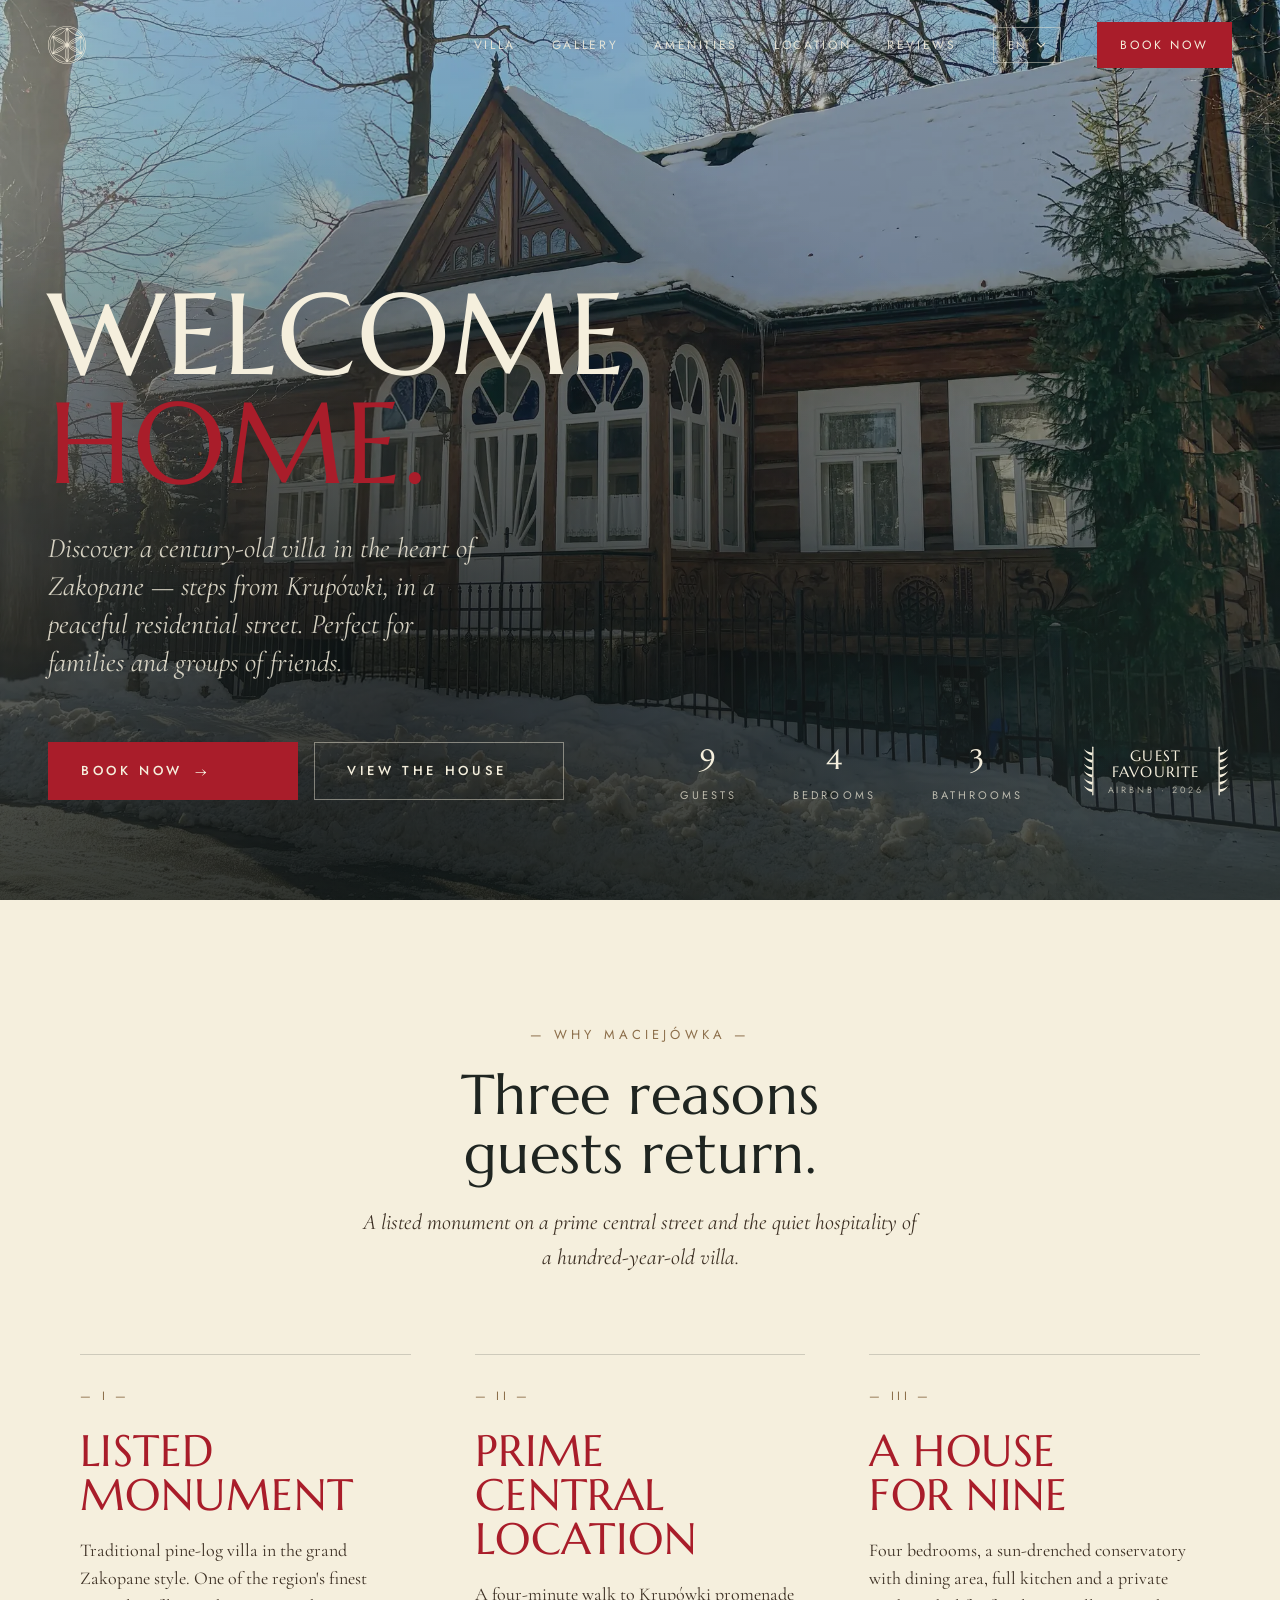
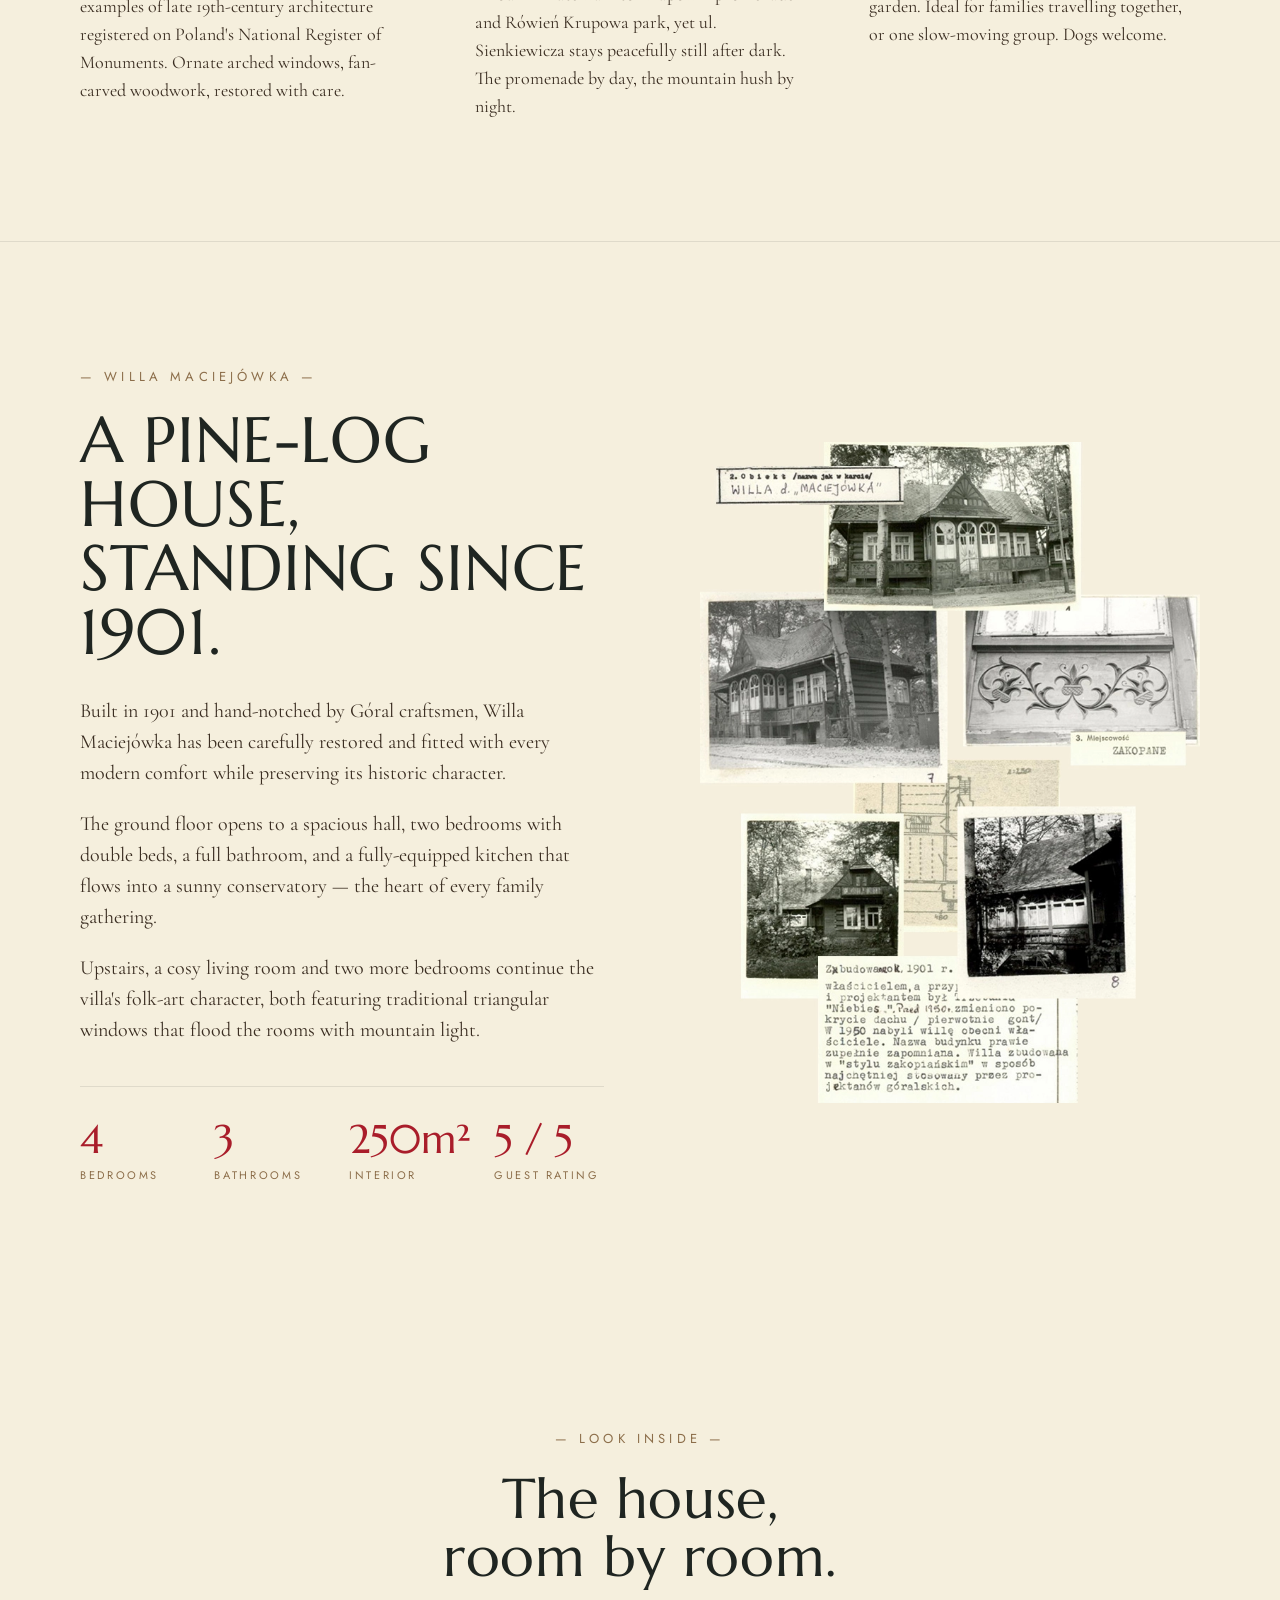
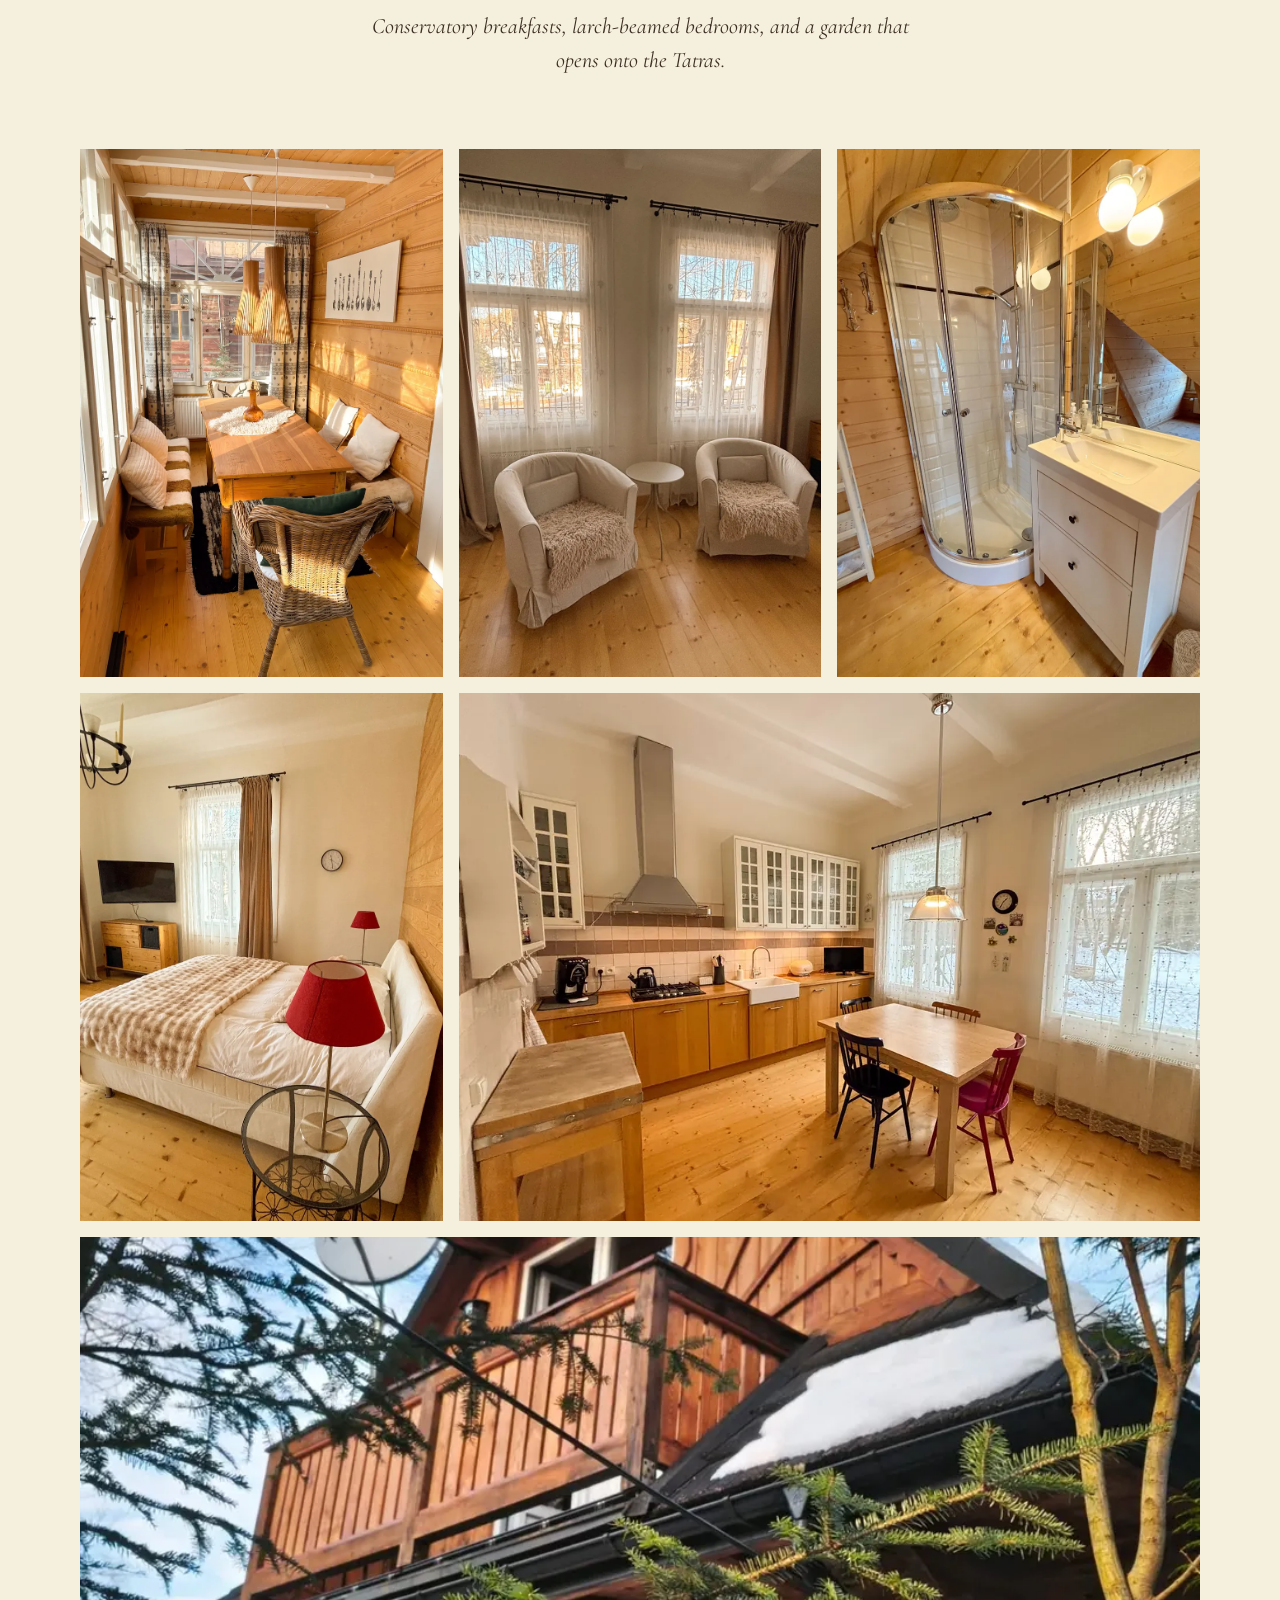
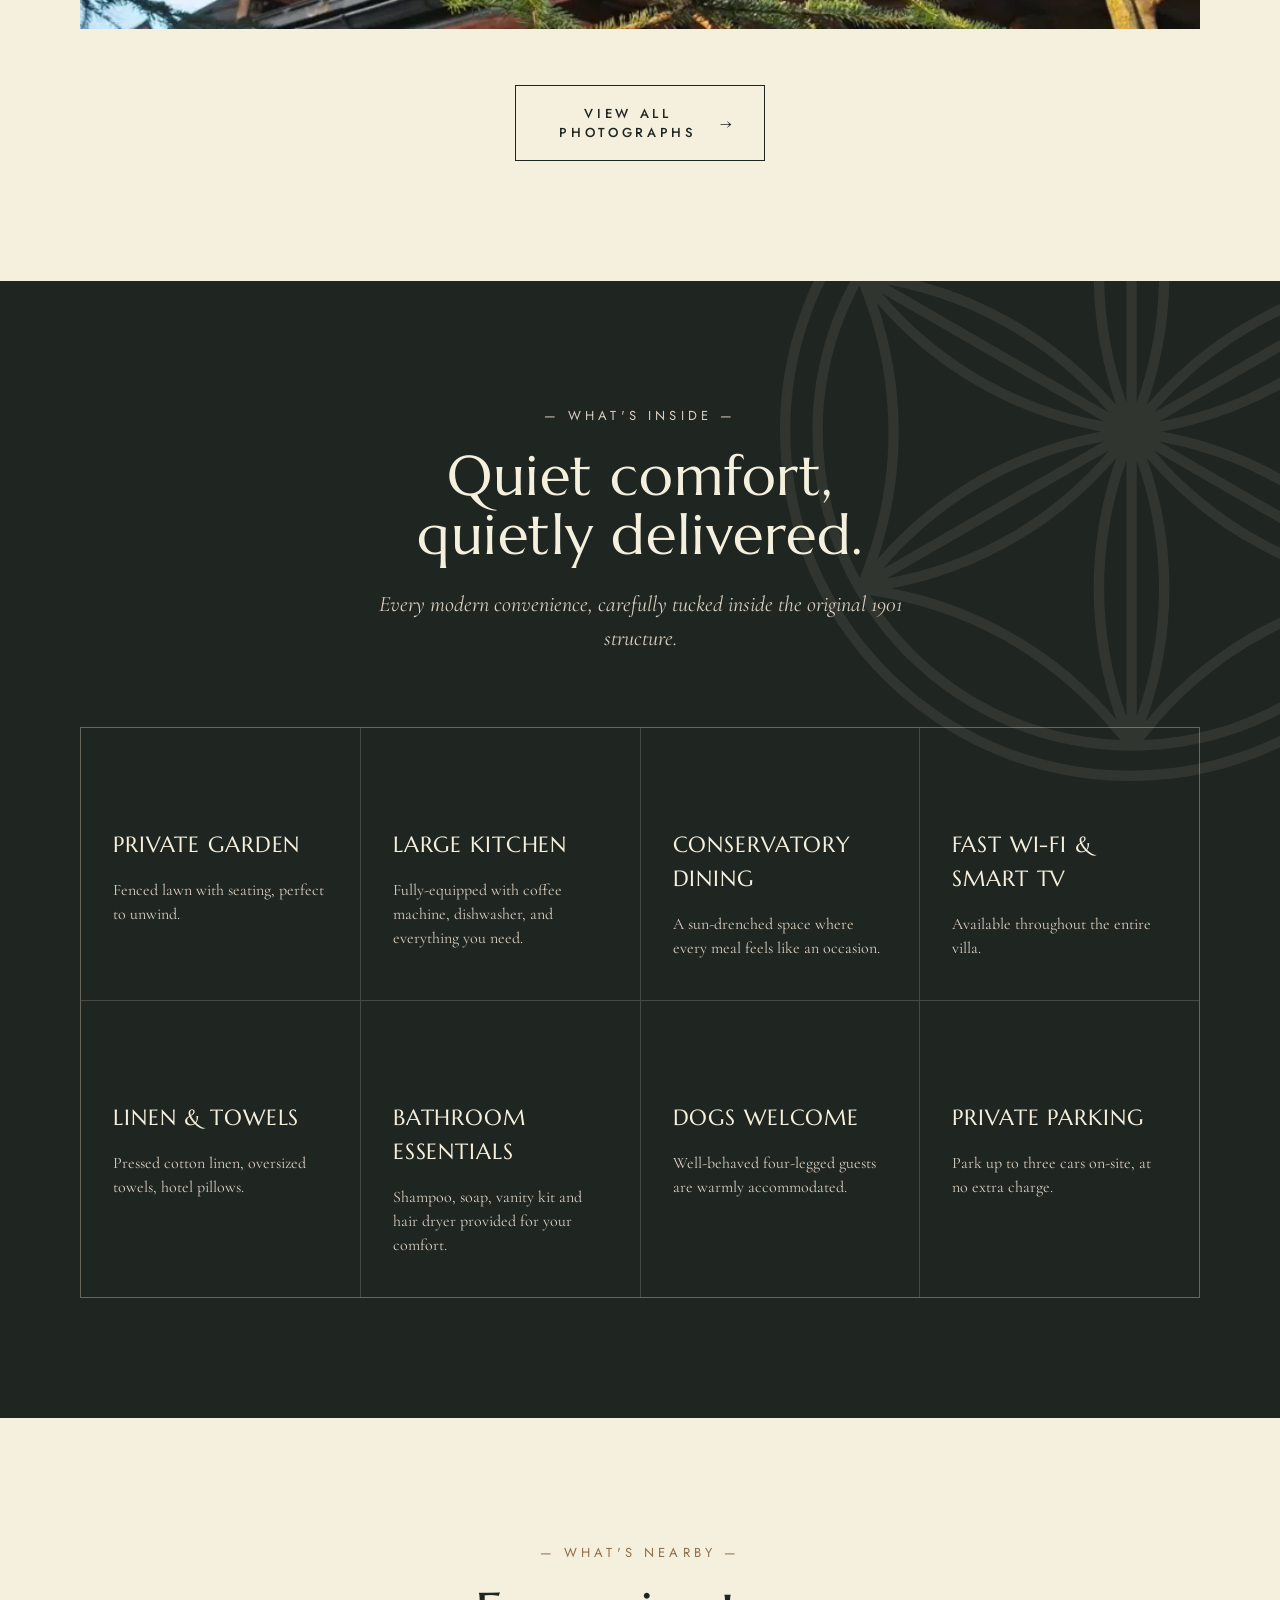
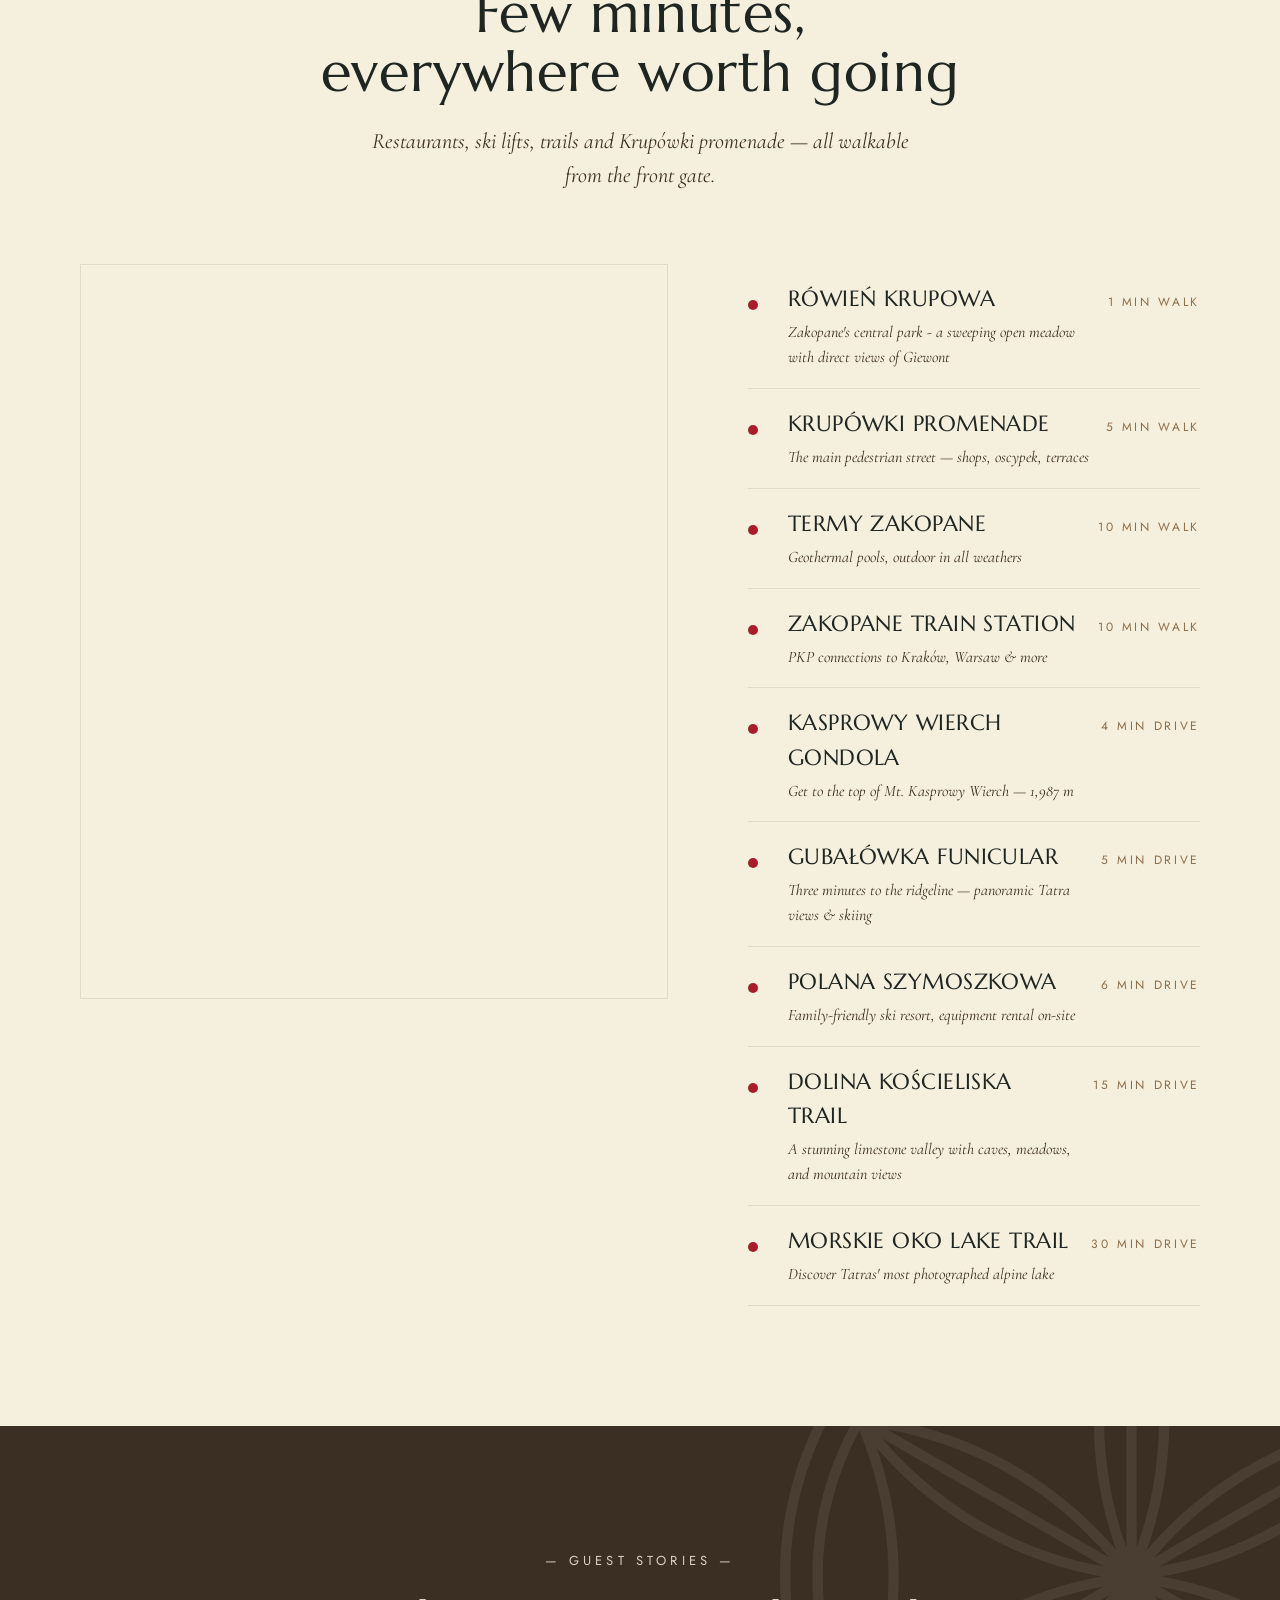
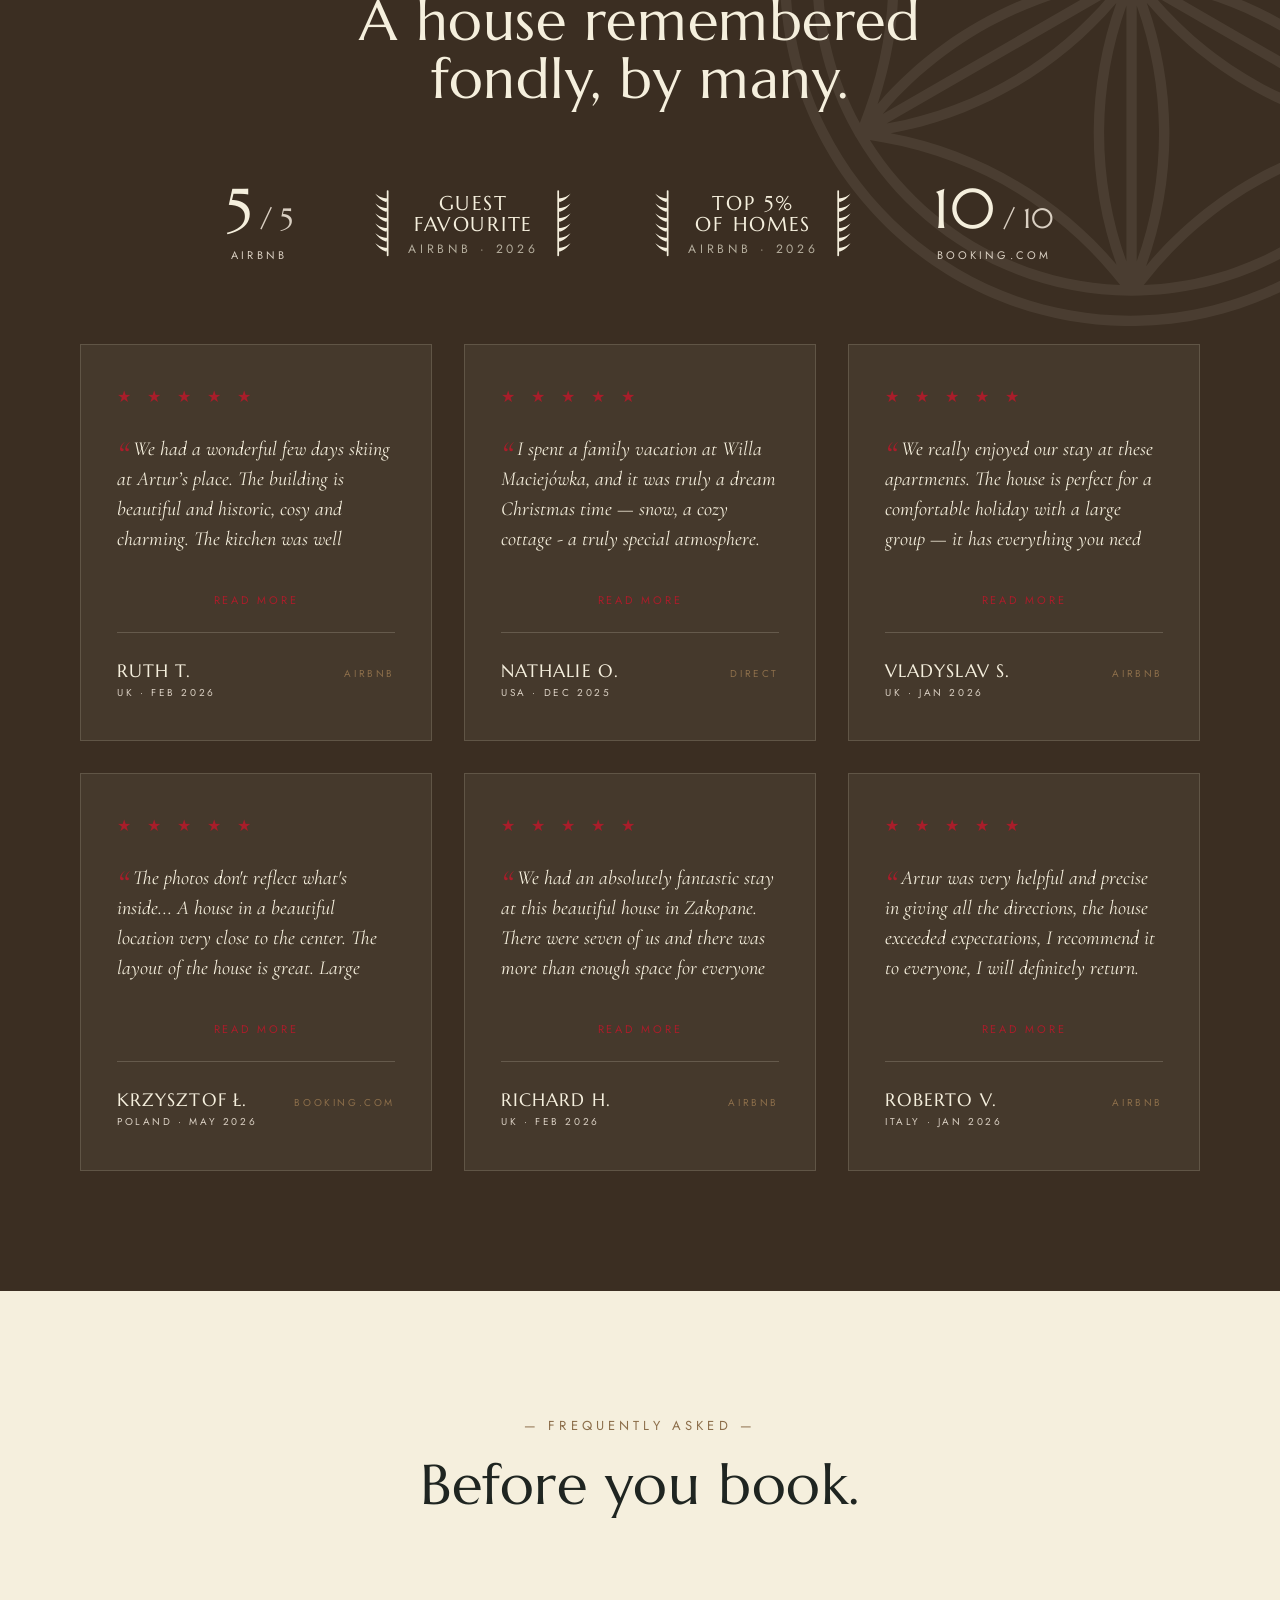
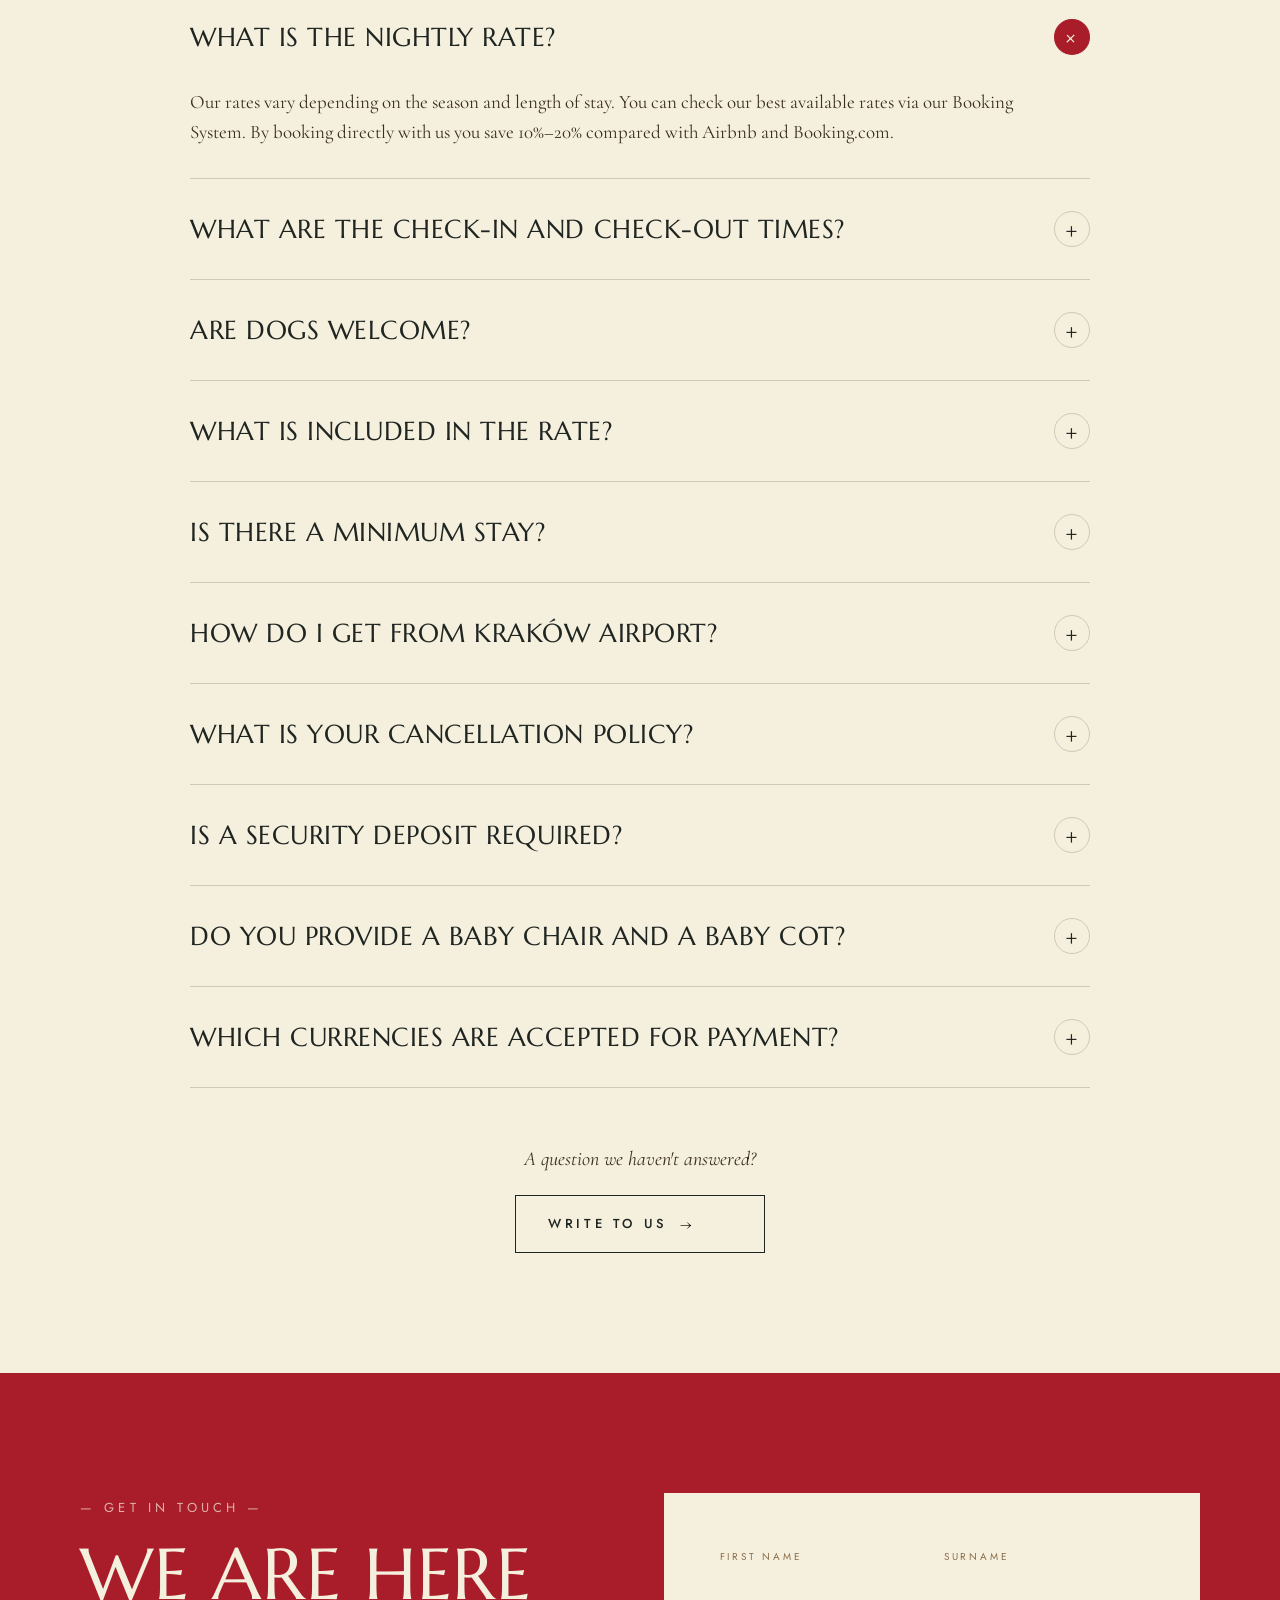
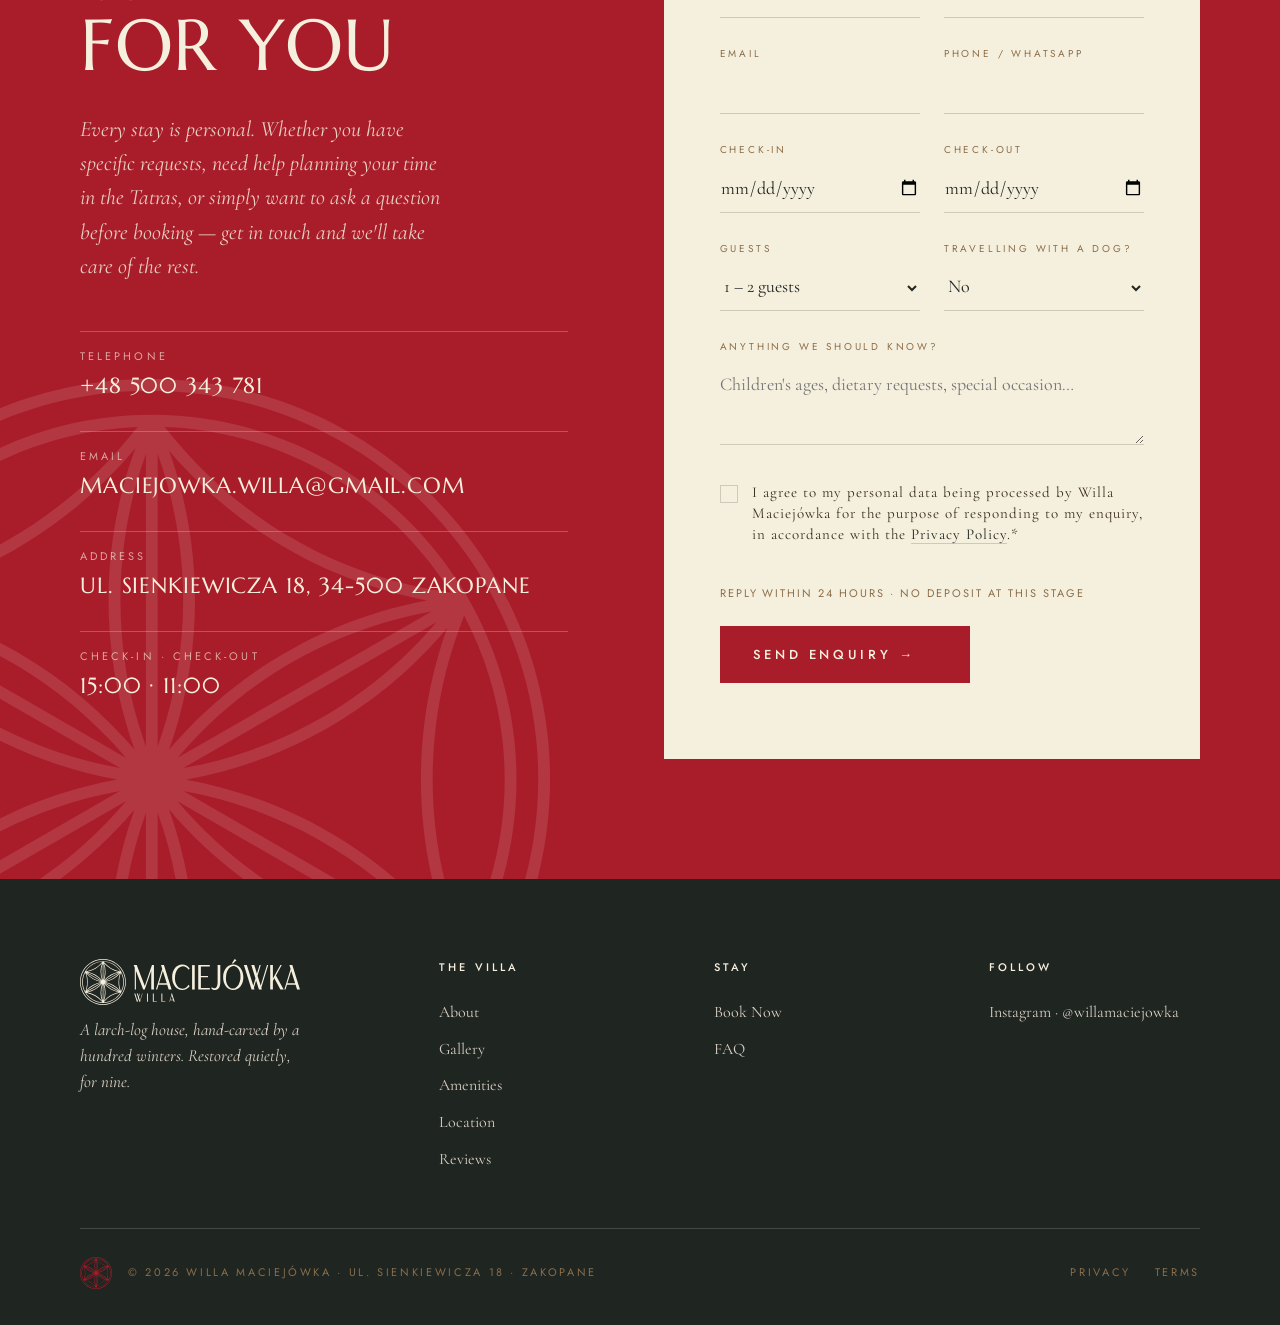
==== index.html @ 45d82707 "Improve mobile PageSpeed score: responsive hero image, defer Font Awesome, fix CLS The hero backgrou" ====
<!doctype html>
<html lang="en">
<head>
<meta charset="utf-8">
<meta name="viewport" content="width=device-width, initial-scale=1">
<title>Willa Maciejówka Zakopane | Traditional villa to rent in Zakopane</title>
<meta name="description" content="Book Willa Maciejówka directly and save 10–20%. A listed 1901 Góral villa in central Zakopane, steps from Krupówki. Sleeps 9. Dogs welcome.">
<link rel="preconnect" href="https://fonts.googleapis.com">
<link rel="preconnect" href="https://fonts.gstatic.com" crossorigin>
<link rel="preconnect" href="https://client58297.idobooking.com">
<link href="https://fonts.googleapis.com/css2?family=Marcellus&family=Cormorant+Garamond:ital,wght@0,300;0,400;0,500;0,600;1,300;1,400&family=Jost:wght@300;400;500;600&display=swap" rel="stylesheet">
<link rel="stylesheet" href="style.css">
<link rel="preload" as="image" href="hero-villa-desktop.webp"
      imagesrcset="hero-villa-mobile.webp 1080w, hero-villa-desktop.webp 2000w"
      imagesizes="100vw" fetchpriority="high">
<script defer src="https://client58297.idobooking.com/widget/script/loadScriptsForOwnPage?1779204403"></script>
<script defer src="https://kit.fontawesome.com/2c0654d9c2.js" crossorigin="anonymous"></script>
</head>
<body>

<!-- SVG SYMBOL DEFS -->
<svg aria-hidden="true" focusable="false" style="display:none">
  <defs>
    <symbol id="laurel-left" viewBox="0 0 24 56">
      <path d="M14 2 C14 12,14 22,14 32 C14 42,14 50,14 54" stroke="currentColor" stroke-width="1.4" stroke-linecap="round" fill="none"/>
      <path d="M14 8 C10 8,6 6,4 4 C6 7,9 10,13 11" fill="currentColor"/>
      <path d="M14 16 C10 16,6 14,4 12 C6 15,9 18,13 19" fill="currentColor"/>
      <path d="M14 24 C10 24,6 22,4 20 C6 23,9 26,13 27" fill="currentColor"/>
      <path d="M14 32 C10 32,6 30,4 28 C6 31,9 34,13 35" fill="currentColor"/>
      <path d="M14 40 C10 40,6 38,4 36 C6 39,9 42,13 43" fill="currentColor"/>
      <path d="M14 48 C10 48,6 46,4 44 C6 47,9 50,13 51" fill="currentColor"/>
    </symbol>
    <symbol id="laurel-right" viewBox="0 0 24 56">
      <path d="M10 2 C10 12,10 22,10 32 C10 42,10 50,10 54" stroke="currentColor" stroke-width="1.4" stroke-linecap="round" fill="none"/>
      <path d="M10 8 C14 8,18 6,20 4 C18 7,15 10,11 11" fill="currentColor"/>
      <path d="M10 16 C14 16,18 14,20 12 C18 15,15 18,11 19" fill="currentColor"/>
      <path d="M10 24 C14 24,18 22,20 20 C18 23,15 26,11 27" fill="currentColor"/>
      <path d="M10 32 C14 32,18 30,20 28 C18 31,15 34,11 35" fill="currentColor"/>
      <path d="M10 40 C14 40,18 38,20 36 C18 39,15 42,11 43" fill="currentColor"/>
      <path d="M10 48 C14 48,18 46,20 44 C18 47,15 50,11 51" fill="currentColor"/>
    </symbol>
  </defs>
</svg>

<!-- NAV -->
<header class="nav">
  <div class="nav-inner">
    <a href="#" class="nav-brand" aria-label="Willa Maciejówka — Home">
      <svg viewBox="0 0 169.99 169.99" aria-hidden="true">
        <g fill="currentColor">
          <path d="M152.58,123.64c6.53-11.36,10.29-24.5,10.29-38.52s-3.76-27.16-10.29-38.52c-.03-.08-.05-.16-.09-.23-.04-.07-.1-.13-.15-.19C138.89,23.15,113.92,7.62,85.37,7.62S31.86,23.15,18.41,46.18c-.05.06-.11.12-.15.19-.04.07-.06.15-.09.23-6.54,11.36-10.29,24.5-10.29,38.52s3.76,27.16,10.29,38.52c.03.08.05.16.09.23.05.08.11.15.17.22,13.45,23.02,38.41,38.53,66.94,38.53s53.49-15.51,66.94-38.53c.06-.07.12-.14.17-.22.04-.07.06-.15.09-.23ZM92.09,87.56c21.01,3.78,40.06,14.78,53.84,31.09l-53.84-31.09ZM145.85,51.69c-13.78,16.26-32.81,27.23-53.78,30.99l53.78-30.99ZM90.86,80.5c13.8-16.33,32.9-27.34,53.95-31.09l-53.95,31.09ZM86.62,78.08V15.91c7.23,20.08,7.23,42.09,0,62.17ZM84.13,15.91v62.18c-7.23-20.09-7.23-42.09,0-62.18ZM26.07,49.43c21.01,3.78,40.06,14.78,53.84,31.09l-53.84-31.09ZM78.66,82.68c-21.01-3.78-40.07-14.78-53.84-31.09l53.84,31.09ZM24.95,118.48c13.75-16.2,32.73-27.14,53.65-30.92l-53.65,30.92ZM79.95,89.67c-13.83,16.38-32.98,27.42-54.09,31.17l54.09-31.17ZM84.13,92.15v62.18c-7.23-20.09-7.23-42.09,0-62.18ZM86.62,154.33v-62.17c7.23,20.08,7.23,42.09,0,62.17ZM144.68,120.8c-21.01-3.78-40.07-14.78-53.84-31.09l53.84,31.09ZM92.72,85.12c21.65-3.94,41.27-15.34,55.41-32.22-7.48,20.88-7.43,43.8.17,64.65-14.15-17-33.84-28.47-55.58-32.42ZM89.05,78.76c7.34-20.53,7.34-42.99,0-63.51,14.08,16.54,33.46,27.78,54.81,31.8-21.37,3.94-40.75,15.15-54.81,31.72ZM81.7,78.76c-13.97-16.46-33.17-27.63-54.37-31.64,21.33-4.24,40.64-15.7,54.57-32.44-7.55,20.68-7.61,43.37-.19,64.08ZM78.03,85.12c-21.12,3.84-40.29,14.79-54.34,30.99,6.91-20.14,6.85-42.08-.17-62.19,14.06,16.31,33.31,27.34,54.52,31.19ZM81.7,91.48c-7.36,20.56-7.35,43.06.04,63.62-14.09-16.59-33.49-27.86-54.87-31.9,21.38-3.93,40.77-15.14,54.84-31.72ZM89.05,91.48c13.96,16.45,33.16,27.62,54.34,31.63-21.29,4.23-40.57,15.65-54.5,32.34,7.51-20.65,7.56-43.29.16-63.97ZM151.81,119.84l-1.08-2.93c-7.56-20.58-7.57-43.25-.02-63.84l1.03-2.81c5.49,10.42,8.62,22.27,8.62,34.85s-3.1,24.33-8.56,34.72ZM148.95,45.42l-3.47-.61c-21.6-3.78-41.21-15.14-55.23-32l-2.17-2.6c25.65.91,48.05,14.76,60.87,35.22ZM82.36,10.21l-2.24,2.71c-13.98,16.89-33.57,28.3-55.16,32.13l-3.29.58C34.41,25.14,56.75,11.23,82.36,10.21ZM19.32,49.66l1.35,3.66c7.56,20.58,7.57,43.25.02,63.84l-1.3,3.54c-5.74-10.59-9-22.71-9-35.58s3.24-24.89,8.93-35.45ZM21.81,124.83l3.41.6c21.6,3.78,41.21,15.15,55.23,32l2.17,2.6c-25.62-.93-47.99-14.77-60.81-35.2ZM88.34,160.03l2.24-2.71c13.98-16.89,33.57-28.3,55.16-32.13l3.35-.59c-12.75,20.51-35.12,34.43-60.75,35.43Z"/>
          <path d="M85,0C38.13,0,0,38.13,0,85s38.13,85,85,85,85-38.13,85-85S131.86,0,85,0ZM85,167.48c-45.48,0-82.49-37-82.49-82.49S39.51,2.51,85,2.51s82.49,37,82.49,82.49-37,82.49-82.49,82.49Z"/>
        </g>
      </svg>
    </a>

    <div class="nav-right">
      <ul class="nav-links">
        <li><a href="#about">Villa</a></li>
        <li><a href="#gallery">Gallery</a></li>
        <li><a href="#amenities">Amenities</a></li>
        <li><a href="#location">Location</a></li>
        <li><a href="#reviews">Reviews</a></li>
      </ul>

      <div class="nav-lang">
        <button class="nav-lang-trigger" type="button" aria-haspopup="listbox" aria-expanded="false">
          <span class="lang-code">EN</span>
          <svg viewBox="0 0 10 6" aria-hidden="true"><path d="M1 1 L5 5 L9 1" fill="none" stroke="currentColor" stroke-width="1.2"/></svg>
        </button>
        <ul class="nav-lang-menu" role="listbox">
          <li role="option" aria-selected="true" data-lang="EN">English</li>
          <li role="option" data-lang="PL">Polski</li>
        </ul>
      </div>

      <button type="button" class="nav-cta" onclick="generateWidgetIdoSellBooking(this)">Book Now</button>
    </div>

    <!-- hamburger (mobile only) -->
    <button class="nav-hamburger" id="navHamburger" aria-label="Open menu" aria-expanded="false">
      <span></span><span></span><span></span>
    </button>
  </div>

  <!-- mobile drawer -->
  <div class="nav-mobile" id="navMobile" aria-hidden="true">
    <ul class="nav-mobile-links">
      <li><a href="#about">Villa</a></li>
      <li><a href="#gallery">Gallery</a></li>
      <li><a href="#amenities">Amenities</a></li>
      <li><a href="#location">Location</a></li>
      <li><a href="#reviews">Reviews</a></li>
      <li><a href="#faq">FAQ</a></li>
    </ul>
    <button type="button" class="btn btn-red" style="width:100%;justify-content:center;" onclick="generateWidgetIdoSellBooking(this)">Book Now →</button>
  </div>
</header>

<!-- HERO -->
<section class="hero">
  <div class="hero-bg" aria-hidden="true"></div>
  <div class="hero-inner">
    <h1>Welcome<br><span class="accent">home.</span></h1>
    <p class="lede">Discover a century-old villa in the heart of Zakopane — steps from Krupówki, in a peaceful residential street. Perfect for families and groups of friends.</p>
    <div class="hero-bottom">
      <div class="hero-actions">
        <button type="button" class="btn btn-red" onclick="generateWidgetIdoSellBooking(this)">Book Now <span class="arrow">→</span></button>
        <a href="#gallery" class="btn" style="color:var(--linen);border-color:rgba(245,239,221,0.45);">View the House</a>
      </div>
      <div class="hero-meta">
        <div><span class="val">9</span>Guests</div>
        <div><span class="val">4</span>Bedrooms</div>
        <div><span class="val">3</span>Bathrooms</div>
        <div class="gf-badge" aria-label="Guest Favourite — Airbnb">
          <svg class="gf-laurel" viewBox="0 0 24 56" aria-hidden="true"><use href="#laurel-left"/></svg>
          <div class="gf-text">
            <span class="gf-title">Guest<br>Favourite</span>
            <span class="gf-sub">Airbnb · 2026</span>
          </div>
          <svg class="gf-laurel" viewBox="0 0 24 56" aria-hidden="true"><use href="#laurel-right"/></svg>
        </div>
      </div>
    </div>
  </div>
</section>

<!-- USP -->
<section class="section usp" id="about">
  <div class="wrap">
    <div class="section-head">
      <span class="eyebrow">— Why Maciejówka —</span>
      <h2>Three reasons<br>guests return.</h2>
      <p class="lede">A listed monument on a prime central street and the quiet hospitality of a hundred-year-old villa.</p>
    </div>
    <div class="usp-grid">
      <div class="usp-card">
        <div class="num">— I —</div>
        <h3>Listed<br>Monument</h3>
        <p>Traditional pine-log villa in the grand Zakopane style. One of the region's finest examples of late 19th-century  architecture registered on Poland's National Register of Monuments. Ornate arched windows, fan-carved woodwork, restored with care.</p>
      </div>
      <div class="usp-card">
        <div class="num">— II —</div>
        <h3>Prime<br>Central<br>Location</h3>
        <p>A four-minute walk to Krupówki promenade and Rówień Krupowa park, yet ul. Sienkiewicza stays peacefully still after dark. The promenade by day, the mountain hush by night.</p>
      </div>
      <div class="usp-card">
        <div class="num">— III —</div>
        <h3>A House<br>for Nine</h3>
        <p>Four bedrooms, a sun-drenched conservatory with dining area, full kitchen and a private garden. Ideal for families travelling together, or one slow-moving group. Dogs welcome.</p>
      </div>
    </div>
  </div>
</section>

<!-- ABOUT -->
<section class="section about">
  <div class="wrap">
    <div class="about-inner">
      <div>
        <span class="eyebrow">— Willa Maciejówka —</span>
        <h2>A pine-log house,<br>standing since 1901.</h2>
        <p>Built in 1901 and hand-notched by Góral craftsmen, Willa Maciejówka has been carefully restored and fitted with every modern comfort while preserving its historic character.</p>
        <p>The ground floor opens to a spacious hall, two bedrooms with double beds, a full bathroom, and a fully-equipped kitchen that flows into a sunny conservatory — the heart of every family gathering.</p>
        <p>Upstairs, a cosy living room and two more bedrooms continue the villa's folk-art character, both featuring traditional triangular windows that flood the rooms with mountain light.</p>
        <div class="about-stats">
          <div class="stat"><div class="num">4</div><span class="lbl">Bedrooms</span></div>
          <div class="stat"><div class="num">3</div><span class="lbl">Bathrooms</span></div>
          <div class="stat"><div class="num">250m²</div><span class="lbl">Interior</span></div>
          <div class="stat"><div class="num">5<span class="of"> / 5</span></div><span class="lbl">Guest Rating</span></div>
        </div>
      </div>
      <div class="about-image-wrap">
        <div class="about-image">
          <img src="willamaciejowkazakopanecollage.webp" width="707" height="936" alt="Willa Maciejówka — 1979 National Centre heritage registration card" loading="lazy" decoding="async">
        </div>
      </div>
    </div>
  </div>
</section>

<!-- GALLERY -->
<section class="section gallery" id="gallery">
  <div class="wrap">
    <div class="section-head">
      <span class="eyebrow">— Look Inside —</span>
      <h2>The house,<br>room by room.</h2>
      <p class="lede">Conservatory breakfasts, larch-beamed bedrooms, and a garden that opens onto the Tatras.</p>
    </div>
    <div class="gallery-grid">
      <div class="g g-1">
        <img src="photos/feature/dom%20na%20wynajem%20zakopane%20oranzeria.webp" width="960" height="1280" alt="Conservatory with dining table" loading="eager" fetchpriority="high" decoding="async">
      </div>
      <div class="g g-2">
        <img src="photos/feature/willa%20maciej%C3%B3wka%20zakopane%20sypialnia.webp" width="960" height="1280" alt="Bedroom with traditional triangular windows" loading="lazy" decoding="async">
      </div>
      <div class="g g-3">
        <img src="photos/feature/luxury%20villa%20zakopane%20bathroom.webp" width="960" height="1280" alt="Bathroom" loading="lazy" decoding="async">
      </div>
      <div class="g g-4">
        <img src="photos/feature/dom%20na%20wynajem%20zakopane%20sypialnia.webp" width="960" height="1280" alt="Bedroom — double bed" loading="lazy" decoding="async">
      </div>
      <div class="g g-5">
        <img src="photos/feature/vacation%20home%20zakopane%20kitchen.webp" width="960" height="720" alt="Fully-equipped kitchen" loading="lazy" decoding="async">
      </div>
      <div class="g g-6">
        <img src="photos/feature/willa%20maciej%C3%B3wka%20zakopane%20dom%20fasada%201.webp" width="960" height="720" alt="Willa Maciejówka — traditional Zakopane villa exterior" loading="lazy" decoding="async">
      </div>
    </div>
    <div class="gallery-cta">
      <button type="button" class="btn" id="galleryViewAll">View All Photographs <span class="arrow">→</span></button>
    </div>
  </div>
</section>

<!-- AMENITIES -->
<section class="section amenities" id="amenities">
  <div class="wrap">
    <div class="section-head">
      <span class="eyebrow">— What's Inside —</span>
      <h2>Quiet comfort,<br>quietly delivered.</h2>
      <p class="lede">Every modern convenience, carefully tucked inside the original 1901 structure.</p>
    </div>
    <div class="amenities-grid">
      <div class="am-item">
        <i class="icon fa-solid fa-tree"></i>
        <h4>Private Garden</h4>
        <p>Fenced lawn with seating, perfect to unwind.</p>
      </div>
      <div class="am-item">
        <i class="icon fa-solid fa-kitchen-set"></i>
        <h4>Large Kitchen</h4>
        <p>Fully-equipped with coffee machine, dishwasher, and everything you need.</p>
      </div>
      <div class="am-item">
        <i class="icon fa-solid fa-utensils"></i>
        <h4>Conservatory Dining</h4>
        <p>A sun-drenched space where every meal feels like an occasion.</p>
      </div>
      <div class="am-item">
        <i class="icon fa-solid fa-wifi"></i>
        <h4>Fast Wi-Fi & Smart TV</h4>
        <p>Available throughout the entire villa.</p>
      </div>
      <div class="am-item">
        <i class="icon fa-solid fa-bed"></i>
        <h4>Linen &amp; Towels</h4>
        <p>Pressed cotton linen, oversized towels, hotel pillows.</p>
      </div>
      <div class="am-item">
        <i class="icon fa-solid fa-soap"></i>
        <h4>Bathroom Essentials</h4>
        <p>Shampoo, soap, vanity kit and hair dryer provided for your comfort.</p>
      </div>      
      <div class="am-item">
        <i class="icon fa-solid fa-dog"></i>
        <h4>Dogs Welcome</h4>
        <p>Well-behaved four-legged guests are warmly accommodated.</p>
      </div>
      <div class="am-item">
        <i class="icon fa-solid fa-car"></i>
        <h4>Private Parking</h4>
        <p>Park up to three cars on-site, at no extra charge.</p>
      </div>
    </div>
  </div>
</section>

<!-- LOCATION -->
<section class="section location" id="location">
  <div class="wrap">
    <div class="section-head">
      <span class="eyebrow">— What's Nearby —</span>
      <h2>Few minutes,<br>everywhere worth going</h2>
      <p class="lede">Restaurants, ski lifts, trails and Krupówki promenade — all walkable from the front gate.</p>
    </div>
    <div class="location-grid">
      <div class="map">
        <iframe
          src="https://maps.google.com/maps?q=Sienkiewicza+18,+Zakopane,+Poland&output=embed&hl=en&z=16"
          loading="lazy"
          title="Willa Maciejówka on Google Maps"
          allowfullscreen></iframe>
      </div>
      <div class="nearby">
        <ul class="nearby-list">
          <li>
            <span class="marker"></span>
            <span class="name">Rówień Krupowa<small>Zakopane's central park - a sweeping open meadow with direct views of Giewont</small></span>
            <span class="dist">1 min walk</span>
          </li>              
          <li>
            <span class="marker"></span>
            <span class="name">Krupówki Promenade <small>The main pedestrian street — shops, oscypek, terraces</small></span>
            <span class="dist">5 min walk</span>
          </li>      
          <li>
            <span class="marker"></span>
            <span class="name">Termy Zakopane <small>Geothermal pools, outdoor in all weathers</small></span>
            <span class="dist">10 min walk</span>
          </li>          
          <li>
            <span class="marker"></span>
            <span class="name">Zakopane Train Station <small>PKP connections to Kraków, Warsaw & more</small></span>
            <span class="dist">10 min walk</span>
          </li>
          <li>
            <span class="marker"></span>
            <span class="name">Kasprowy Wierch Gondola<small>Get to the top of Mt. Kasprowy Wierch — 1,987 m</small></span>
            <span class="dist">4 min drive</span>            
          </li>          
          <li>
            <span class="marker"></span>
            <span class="name">Gubałówka Funicular <small>Three minutes to the ridgeline — panoramic Tatra views & skiing</small></span>
            <span class="dist">5 min drive</span>
          </li>          
          <li>
            <span class="marker"></span>
            <span class="name">Polana Szymoszkowa <small>Family-friendly ski resort, equipment rental on-site</small></span>
            <span class="dist">6 min drive</span>
          </li>
          <li>
            <span class="marker"></span>
            <span class="name">Dolina Kościeliska Trail<small>A stunning limestone valley with caves, meadows, and mountain views</small></span>
            <span class="dist">15 min drive</span>
          </li>
          <li>
            <span class="marker"></span>
            <span class="name">Morskie Oko Lake Trail <small>Discover Tatras' most photographed alpine lake</small></span>
            <span class="dist">30 min drive</span>
          </li>
        </ul>
      </div>
    </div>
  </div>
</section>

<!-- ACTIVITIES -->
<!-- <section class="section activities" id="activities">
  <div class="wrap">
    <div class="section-head">
      <span class="eyebrow">— Things to Do —</span>
      <h2>Two mountains,<br>two seasons.</h2>
      <p class="lede">Pick your weather. The Tatras meet you where you are.</p>
      <div class="activities-toggle" role="tablist">
        <button id="tab-winter" class="active" data-season="winter">— Winter —</button>
        <button id="tab-summer" data-season="summer">— Summer —</button>
      </div>
    </div>
    <div class="activities-content">
      <div class="placeholder activities-image" id="season-image">
        <span id="season-img-label">Tatra ridge in deep snow,<br>warm afternoon light</span>
      </div>
      <ul class="activities-list" id="activities-list"></ul>
    </div>
  </div>
</section> -->

<!-- REVIEWS -->
<section class="section reviews" id="reviews">
  <div class="wrap">
    <div class="section-head">
      <span class="eyebrow">— Guest Stories —</span>
      <h2>A house remembered<br>fondly, by many.</h2>
    </div>
    <div class="reviews-stats">
      <div class="stat"><div class="num">5<span class="of"> / 5</span></div><span class="lbl">Airbnb</span></div>
      <div class="gf-badge reviews-gf" aria-label="Guest Favourite — Airbnb">
        <svg class="gf-laurel" viewBox="0 0 24 56" aria-hidden="true"><use href="#laurel-left"/></svg>
        <div class="gf-text">
          <span class="gf-title">Guest<br>Favourite</span>
          <span class="gf-sub">Airbnb · 2026</span>
        </div>
        <svg class="gf-laurel" viewBox="0 0 24 56" aria-hidden="true"><use href="#laurel-right"/></svg>
      </div>
      <div class="gf-badge reviews-gf" aria-label="Top 5% of homes on Airbnb">
        <svg class="gf-laurel" viewBox="0 0 24 56" aria-hidden="true"><use href="#laurel-left"/></svg>
        <div class="gf-text">
          <span class="gf-title">Top 5%<br>of Homes</span>
          <span class="gf-sub">Airbnb · 2026</span>
        </div>
        <svg class="gf-laurel" viewBox="0 0 24 56" aria-hidden="true"><use href="#laurel-right"/></svg>
      </div>
      <div class="stat"><div class="num">10<span class="of"> / 10</span></div><span class="lbl">Booking.com</span></div>
    </div>

    <div class="reviews-grid">
      <article class="review">
        <div class="stars">★ ★ ★ ★ ★</div>
        <p class="quote">We had a wonderful few days skiing at Artur’s place. The building is beautiful and historic, cosy and charming. The kitchen was well equipped, the bedrooms spacious and there was as everything we needed. Close to town but peaceful area with off street parking. We’d love to stay again if return to Zakopane.</p>
        <button class="review-toggle" type="button" aria-expanded="false" onclick="var q=this.previousElementSibling,e=q.classList.toggle('expanded');this.textContent=e?'Read less':'Read more';this.setAttribute('aria-expanded',e);">Read more</button>
        <div class="review-author">
          <div>
            <div class="name">Ruth T.</div>
            <div class="where">UK · Feb 2026</div>
          </div>
          <div class="review-source">Airbnb</div>
        </div>
      </article>      
      <article class="review">
        <div class="stars">★ ★ ★ ★ ★</div>
        <p class="quote">I spent a family vacation at Willa Maciejówka, and it was truly a dream Christmas time — snow, a cozy cottage - a truly special atmosphere. The owner welcomed us very warmly; you can tell right away that he takes great care of the house and his guests’ comfort. The parking is also a huge plus, especially convenient when arriving with a larger group. Definitely a place worth recommending.</p>
        <button class="review-toggle" type="button" aria-expanded="false" onclick="var q=this.previousElementSibling,e=q.classList.toggle('expanded');this.textContent=e?'Read less':'Read more';this.setAttribute('aria-expanded',e);">Read more</button>
        <div class="review-author">
          <div>
            <div class="name">Nathalie O.</div>
            <div class="where">USA · Dec 2025</div>
          </div>
          <div class="review-source">Direct</div>
        </div>
      </article>
      <article class="review">
        <div class="stars">★ ★ ★ ★ ★</div>
        <p class="quote">We really enjoyed our stay at these apartments. The house is perfect for a comfortable holiday with a large group — it has everything you need for a pleasant stay. There is a lot of different kitchenware, everything was clean and well maintained. The house has cozy relaxation areas and a very welcoming atmosphere. There was more than enough toilet paper for all the days we stayed, which was a nice detail. The location is excellent: within walking distance there is a shop, entertainment options and a small park. The house itself is warm, bright and has good sound insulation, so it was very comfortable and enjoyable to stay there. The host was always in touch, very friendly and ready to help with anything to make our stay even more comfortable.We would definitely recommend this place and would be happy to stay here again.</p>
        <button class="review-toggle" type="button" aria-expanded="false" onclick="var q=this.previousElementSibling,e=q.classList.toggle('expanded');this.textContent=e?'Read less':'Read more';this.setAttribute('aria-expanded',e);">Read more</button>
        <div class="review-author">
          <div>
            <div class="name">Vladyslav S.</div>
            <div class="where">UK · Jan 2026</div>
          </div>
          <div class="review-source">Airbnb</div>
        </div>
      </article>
      <article class="review">
        <div class="stars">★ ★ ★ ★ ★</div>
        <p class="quote">The photos don't reflect what's inside... A house in a beautiful location very close to the center. The layout of the house is great. Large kitchen. For me it's great. Very impressed... I will definitely come back there.</p>
        <button class="review-toggle" type="button" aria-expanded="false" onclick="var q=this.previousElementSibling,e=q.classList.toggle('expanded');this.textContent=e?'Read less':'Read more';this.setAttribute('aria-expanded',e);">Read more</button>
        <div class="review-author">
          <div>
            <div class="name">Krzysztof Ł.</div>
            <div class="where">Poland · May 2026</div>
          </div>
          <div class="review-source">Booking.com</div>
        </div>
      </article>
      <article class="review">
        <div class="stars">★ ★ ★ ★ ★</div>
        <p class="quote">We had an absolutely fantastic stay at this beautiful house in Zakopane. There were seven of us and there was more than enough space for everyone to relax comfortably. The rooms were well-equipped, beautifully finished, and the beds were very comfortable. The whole property was spotless and clearly maintained with great care. The location was perfect — peaceful and quiet, yet only a 5–10 minute walk to local amenities. There are several ski resorts nearby, but our favourite was about 45 minutes away, easily reached by a £20 Uber. The host was exceptional. Communication was clear and prompt, instructions were easy to follow, and any questions were resolved quickly. After a difficult time before this trip, this holiday was exactly what we needed. We couldn’t have asked for more and would highly recommend this property.</p>
        <button class="review-toggle" type="button" aria-expanded="false" onclick="var q=this.previousElementSibling,e=q.classList.toggle('expanded');this.textContent=e?'Read less':'Read more';this.setAttribute('aria-expanded',e);">Read more</button>
        <div class="review-author">
          <div>
            <div class="name">Richard H.</div>
            <div class="where">UK · Feb 2026</div>
          </div>
          <div class="review-source">Airbnb</div>
        </div>
      </article>
      <article class="review">
        <div class="stars">★ ★ ★ ★ ★</div>
        <p class="quote">Artur was very helpful and precise in giving all the directions, the house exceeded expectations, I recommend it to everyone, I will definitely return.</p>
        <button class="review-toggle" type="button" aria-expanded="false" onclick="var q=this.previousElementSibling,e=q.classList.toggle('expanded');this.textContent=e?'Read less':'Read more';this.setAttribute('aria-expanded',e);">Read more</button>
        <div class="review-author">
          <div>
            <div class="name">Roberto V.</div>
            <div class="where">Italy · Jan 2026</div>
          </div>
          <div class="review-source">Airbnb</div>
        </div>
      </article>                  
    </div>
    <!-- <div class="section-cta">
      <a href="#" class="btn btn-cream">Read More Reviews <span class="arrow">→</span></a>
    </div> -->
  </div>
</section>

<!-- FAQ -->
<section class="section faq" id="faq">
  <div class="wrap">
    <div class="section-head">
      <span class="eyebrow">— Frequently Asked —</span>
      <h2>Before you book.</h2>
    </div>
    <div class="faq-inner" id="faq-list">
      <div class="faq-item open">
        <button class="faq-q" type="button" onclick="this.closest('.faq-item').classList.toggle('open')"><span>What is the nightly rate?</span><span class="toggle">+</span></button>
        <div class="faq-a">Our rates vary depending on the season and length of stay. You can check our best available rates via our Booking System. By booking directly with us you save 10%–20% compared with Airbnb and Booking.com.</div>
      </div>
      <div class="faq-item">
        <button class="faq-q" type="button" onclick="this.closest('.faq-item').classList.toggle('open')"><span>What are the check-in and check-out times?</span><span class="toggle">+</span></button>
        <div class="faq-a">Our standard check-in time is at 15:00 and check-out at 11:00. Early check-in / late check-out are available upon request, please let us know when making the reservation.</div>
      </div>      
      <div class="faq-item">
        <button class="faq-q" type="button" onclick="this.closest('.faq-item').classList.toggle('open')"><span>Are dogs welcome?</span><span class="toggle">+</span></button>
        <div class="faq-a">Dogs are warmly welcomed at no extra cost. We simply ask that they stay off the upholstered furniture and that you clean up after them, both indoors and out.</div>
      </div>
      <div class="faq-item">
        <button class="faq-q" type="button" onclick="this.closest('.faq-item').classList.toggle('open')"><span>What is included in the rate?</span><span class="toggle">+</span></button>
        <div class="faq-a">Linen and towels, coffee &amp; tea, water bottles, cosmetics (shampoo, soap), vanity kits, Wi-Fi, up to three on-site parking spaces and more.</div>
      </div>
      <div class="faq-item">
        <button class="faq-q" type="button" onclick="this.closest('.faq-item').classList.toggle('open')"><span>Is there a minimum stay?</span><span class="toggle">+</span></button>
        <div class="faq-a">Minimum length of stay is 3 nights, however it may vary depending on the season and existing reservations. Sometimes we accommodate shorter stays — please reach out to us directly at maciejowka.willa@gmail.com</div>
      </div>
      <div class="faq-item">
        <button class="faq-q" type="button" onclick="this.closest('.faq-item').classList.toggle('open')"><span>How do I get from Kraków airport?</span><span class="toggle">+</span></button>
        <div class="faq-a">There are multiple transfer options ranging from direct bus connections, train, rental cars and private transfers. If you need help arranging transportation, please let us know when making a reservation.</div>
      </div>
      <div class="faq-item">
        <button class="faq-q" type="button" onclick="this.closest('.faq-item').classList.toggle('open')"><span>What is your cancellation policy?</span><span class="toggle">+</span></button>
        <div class="faq-a">Free cancellation up to 30 days before arrival. Within 30 days, the deposit (30% of the total) is non-refundable but transferable to a future stay within 12 months. Please note if you book using the non-refundable rate, free cancellation does not apply.</div>
      </div>
      <div class="faq-item">
        <button class="faq-q" type="button" onclick="this.closest('.faq-item').classList.toggle('open')"><span>Is a security deposit required?</span><span class="toggle">+</span></button>
        <div class="faq-a">Yes, we require a security deposit in the amount of 1000 PLN. The deposit is returned within 24h of check-out.</div>
      </div>      
      <div class="faq-item">
        <button class="faq-q" type="button" onclick="this.closest('.faq-item').classList.toggle('open')"><span>Do you provide a baby chair and a baby cot?</span><span class="toggle">+</span></button>
        <div class="faq-a">Yes, a baby chair and a baby cot are available upon request. Please make sure to let us know when making the reservation.</div>
      </div>
      <div class="faq-item">
        <button class="faq-q" type="button" onclick="this.closest('.faq-item').classList.toggle('open')"><span>Which currencies are accepted for payment?</span><span class="toggle">+</span></button>
        <div class="faq-a">Currently we accept payments in PLN via our booking engine. If you wish to pay in a different currency please reach out to us at maciejowka.willa@gmail.com or by completing the contact form on the bottom of the page.</div>
      </div>      
    </div>
    <div class="section-cta">
      <p style="font-family:var(--serif);font-style:italic;font-size:20px;color:var(--bark);margin:0 0 20px;">A question we haven't answered?</p>
      <a href="#contact" class="btn">Write to Us <span class="arrow">→</span></a>
    </div>
  </div>
</section>

<!-- CONTACT -->
<section class="section contact" id="contact">
  <div class="wrap">
    <div class="contact-grid">
      <div class="contact-left">
        <span class="eyebrow">— Get in touch —</span>
        <h2>We are here for you</h2>
        <p class="lede">Every stay is personal. Whether you have specific requests, need help planning your time in the Tatras, or simply want to ask a question before booking — get in touch and we'll take care of the rest.</p>
        <ul class="contact-info">
          <li>
            <div class="lbl">Telephone</div>
            <div class="val">+48 500 343 781</div>
          </li>
          <li>
            <div class="lbl">Email</div>
            <div class="val">maciejowka.willa@gmail.com</div>
          </li>
          <li>
            <div class="lbl">Address</div>
            <div class="val">ul. Sienkiewicza 18, 34-500 Zakopane</div>
          </li>
          <li>
            <div class="lbl">Check-in · Check-out</div>
            <div class="val">15:00 · 11:00</div>
          </li>
        </ul>
      </div>

      <div id="form-wrap">
        <form
          class="form"
          id="contactForm"
          name="contact"
          method="POST"
          data-netlify="true"
          netlify-honeypot="bot-field"
          novalidate>
          <input type="hidden" name="form-name" value="contact">
          <p hidden><label>Don't fill this out: <input name="bot-field"></label></p>

          <div>
            <label for="firstName">First Name</label>
            <input type="text" id="firstName" name="firstName" required>
          </div>
          <div>
            <label for="lastName">Surname</label>
            <input type="text" id="lastName" name="lastName" required>
          </div>
          <div>
            <label for="email">Email</label>
            <input type="email" id="email" name="email" required>
          </div>
          <div>
            <label for="phone">Phone / WhatsApp</label>
            <input type="tel" id="phone" name="phone">
          </div>
          <div>
            <label for="checkin">Check-in</label>
            <input type="date" id="checkin" name="checkin">
          </div>
          <div>
            <label for="checkout">Check-out</label>
            <input type="date" id="checkout" name="checkout">
          </div>
          <div>
            <label for="guests">Guests</label>
            <select id="guests" name="guests">
              <option>1 – 2 guests</option>
              <option>3 – 4 guests</option>
              <option>5 – 6 guests</option>
              <option>7 – 9 guests</option>
            </select>
          </div>
          <div>
            <label for="dogs">Travelling with a dog?</label>
            <select id="dogs" name="dogs">
              <option>No</option>
              <option>Yes — one</option>
              <option>Yes — two</option>
            </select>
          </div>
          <div class="full">
            <label for="message">Anything we should know?</label>
            <textarea id="message" name="message" rows="2" placeholder="Children's ages, dietary requests, special occasion…"></textarea>
          </div>

          <div class="full">
            <div class="consent-wrap" id="consentWrap">
              <label class="consent-label">
                <input type="checkbox" id="gdprConsent" name="gdprConsent" required>
                <span class="consent-box"></span>
                <span class="consent-text">I agree to my personal data being processed by Willa Maciejówka for the purpose of responding to my enquiry, in accordance with the <a href="#">Privacy Policy</a>.*</span>
              </label>
              <p class="consent-error" id="consentError">Please accept the privacy policy to continue.</p>
            </div>
          </div>

          <div class="submit-row">
            <span class="note">Reply within 24 hours · No deposit at this stage</span>
            <button type="submit" class="btn btn-red" id="submitBtn">
              <span class="btn-label">Send Enquiry →</span>
              <span class="btn-loading" hidden>Sending…</span>
            </button>
          </div>
          <div class="full">
            <p class="form-error-msg" id="formErrorMsg">Something went wrong. Please try again or email us directly.</p>
          </div>
        </form>

        <div class="form-success" id="formSuccess">
          <h3>Message Received</h3>
          <p>Thank you — we'll reply within 24 hours.</p>
        </div>
      </div>
    </div>
  </div>
</section>

<!-- FOOTER -->
<footer class="footer">
  <div class="wrap">
    <div class="footer-grid">
      <div class="footer-brand">
        <div class="mark">
          <svg class="footer-mark" aria-label="Willa Maciejówka" fill="currentColor" xmlns="http://www.w3.org/2000/svg" viewBox="0 0 815.39 170.25"><path d="M201.04,127.62h3.74l8.15,26.04,2.78-9.14-5.3-16.91h3.73l3.39,10.86,3.33-10.86h1.49l-4.04,13.33,3.97,12.71,7.94-26.04h1.53l-8.69,28.47.75,2.43h-3.73l-3.6-11.57-2.78,9.14.75,2.43h-3.73l-9.68-30.9Z"/><path d="M248.24,127.62h3.36v30.9h-3.36v-30.9Z"/><path d="M273.33,156.71h11.24v1.81h-14.63v-30.9h3.4v29.09Z"/><path d="M305.12,156.71h11.24v1.81h-14.63v-30.9h3.4v29.09Z"/><path d="M331.13,158.52l7.94-26-1.53-4.9h3.67l9.68,30.9h-3.67l-1.87-6h-10.86l-1.83,6h-1.53ZM335.03,150.7h9.74l-4.92-15.76-4.82,15.76Z"/><path d="M199.04,22.65h11.15l29.87,77.01,26.68-77.01h7.27v90.6h-9.96V43.49l-24.2,69.76h-5.68l-26.98-69.76v69.76h-4.18V32.88l-3.98-10.22Z"/><path d="M281.48,113.25l23.3-76.23-4.48-14.37h10.75l28.38,90.6h-10.75l-5.48-17.6h-31.86l-5.38,17.6h-4.48ZM292.94,90.34h28.58l-14.44-46.21-14.14,46.21Z"/><path d="M341.43,67.95c0-27.96,16.73-47.37,37.44-47.11,10.95-.13,20.71,5.18,27.58,14.24l-3.68,4.79c-5.18-8.41-13.14-13.2-21.41-13.2-13.64,0-25.99,13.46-28.87,35.2-3.29,24.46,6.97,44.27,22.5,47.63,1.69.39,3.29.52,4.98.52,8.56,0,16.63-5.31,22.2-14.88l4.28,5.69c-6.87,9.06-16.63,14.37-27.58,14.24-20.71.26-37.44-19.16-37.44-47.11Z"/><path d="M415.41,22.65h9.86v90.6h-9.86V22.65Z"/><path d="M438.21,113.25V22.65h42.91v5.31h-33.06v34.69h26.48v5.31h-26.48v39.99h33.06v5.31h-42.91Z"/><path d="M488.59,105.1c3.48,2.85,7.47,4.01,11.05,3.24,10.16-2.2,10.45-16.31,10.45-26.27V22.65h9.96v60.83c0,17.73-4.38,31.58-19.91,31.58-5.08,0-10.25-2.2-14.04-6.86l2.49-3.11Z"/><path d="M568.05,20.84c20.71-.26,37.44,19.16,37.44,47.11s-16.73,47.37-37.44,47.11c-20.81.26-37.54-19.16-37.54-47.11s16.73-47.37,37.54-47.11ZM562.38,109.11c1.49.39,2.99.52,4.38.52,12.94,0,24.69-13.72,27.68-35.59,3.29-24.46-6.17-44.14-20.91-47.24-1.49-.39-2.99-.52-4.48-.52-12.84,0-24.49,13.72-27.48,35.59-3.38,24.46,6.27,44.14,20.81,47.24ZM573.33,0l6.67,4.4-12.64,12.04h-4.78l10.75-16.44Z"/><path d="M607.48,22.65h10.95l23.9,76.36,8.16-26.79-15.53-49.57h10.95l9.96,31.84,9.76-31.84h4.38l-11.85,39.09,11.65,37.28,23.3-76.36h4.48l-25.49,83.48,2.19,7.12h-10.95l-10.55-33.91-8.17,26.79,2.19,7.12h-10.95l-28.38-90.6Z"/><path d="M715.02,22.65v49.57l27.78-49.57h5.08l-21.41,38.18,28.48,52.42h-12.15l-22.5-41.42-5.28,9.58v31.84h-9.96V22.65h9.96Z"/><path d="M757.44,113.25l23.3-76.23-4.48-14.37h10.75l28.38,90.6h-10.75l-5.48-17.6h-31.86l-5.38,17.6h-4.48ZM768.89,90.34h28.58l-14.44-46.21-14.14,46.21Z"/><path d="M152.58,123.9c6.53-11.36,10.29-24.5,10.29-38.52s-3.76-27.16-10.29-38.52c-.03-.08-.05-.16-.09-.23-.04-.07-.1-.13-.15-.19C138.89,23.41,113.92,7.88,85.37,7.88S31.86,23.41,18.41,46.45c-.05.06-.11.12-.15.19-.04.07-.06.15-.09.23-6.54,11.36-10.29,24.5-10.29,38.52s3.76,27.16,10.29,38.52c.03.08.05.16.09.23.05.08.11.15.17.22,13.45,23.02,38.41,38.53,66.94,38.53s53.49-15.51,66.94-38.53c.06-.07.12-.14.17-.22.04-.07.06-.15.09-.23ZM92.09,87.82c21.01,3.78,40.06,14.78,53.84,31.09l-53.84-31.09ZM145.85,51.95c-13.78,16.26-32.81,27.23-53.78,30.99l53.78-30.99ZM90.86,80.76c13.8-16.33,32.9-27.34,53.95-31.09l-53.95,31.09ZM86.62,78.35V16.17c7.23,20.08,7.23,42.09,0,62.17ZM84.13,16.17v62.18c-7.23-20.09-7.23-42.09,0-62.18ZM26.07,49.7c21.01,3.78,40.06,14.78,53.84,31.09l-53.84-31.09ZM78.66,82.94c-21.01-3.78-40.07-14.78-53.84-31.09l53.84,31.09ZM24.95,118.74c13.75-16.2,32.73-27.14,53.65-30.92l-53.65,30.92ZM79.95,89.94c-13.83,16.38-32.98,27.42-54.09,31.17l54.09-31.17ZM84.13,92.41v62.18c-7.23-20.09-7.23-42.09,0-62.18ZM86.62,154.59v-62.17c7.23,20.08,7.23,42.09,0,62.17ZM144.68,121.07c-21.01-3.78-40.07-14.78-53.84-31.09l53.84,31.09ZM92.72,85.38c21.65-3.94,41.27-15.34,55.41-32.22-7.48,20.88-7.43,43.8.17,64.65-14.15-17-33.84-28.47-55.58-32.42ZM89.05,79.02c7.34-20.53,7.34-42.99,0-63.51,14.08,16.54,33.46,27.78,54.81,31.8-21.37,3.94-40.75,15.15-54.81,31.72ZM81.7,79.02c-13.97-16.46-33.17-27.63-54.37-31.64,21.33-4.24,40.64-15.7,54.57-32.44-7.55,20.68-7.61,43.37-.19,64.08ZM78.03,85.38c-21.12,3.84-40.29,14.79-54.34,30.99,6.91-20.14,6.85-42.08-.17-62.19,14.06,16.31,33.31,27.34,54.52,31.19ZM81.7,91.74c-7.36,20.56-7.35,43.06.04,63.62-14.09-16.59-33.49-27.86-54.87-31.9,21.38-3.93,40.77-15.14,54.84-31.72ZM89.05,91.74c13.96,16.45,33.16,27.62,54.34,31.63-21.29,4.23-40.57,15.65-54.5,32.34,7.51-20.65,7.56-43.29.16-63.97ZM151.81,120.1l-1.08-2.93c-7.56-20.58-7.57-43.25-.02-63.84l1.03-2.81c5.49,10.42,8.62,22.27,8.62,34.85s-3.1,24.33-8.56,34.72ZM148.95,45.68l-3.47-.61c-21.6-3.78-41.21-15.14-55.23-32l-2.17-2.6c25.65.91,48.05,14.76,60.87,35.22ZM82.36,10.47l-2.24,2.71c-13.98,16.89-33.57,28.3-55.16,32.13l-3.29.58C34.41,25.41,56.75,11.49,82.36,10.47ZM19.32,49.93l1.35,3.66c7.56,20.58,7.57,43.25.02,63.84l-1.3,3.54c-5.74-10.59-9-22.71-9-35.58s3.24-24.89,8.93-35.45ZM21.81,125.09l3.41.6c21.6,3.78,41.21,15.15,55.23,32l2.17,2.6c-25.62-.93-47.99-14.77-60.81-35.2ZM88.34,160.29l2.24-2.71c13.98-16.89,33.57-28.3,55.16-32.13l3.35-.59c-12.75,20.51-35.12,34.43-60.75,35.43Z"/><path d="M85,.26C38.13.26,0,38.39,0,85.26s38.13,85,85,85,85-38.13,85-85S131.86.26,85,.26ZM85,167.74c-45.48,0-82.49-37-82.49-82.49S39.51,2.77,85,2.77s82.49,37,82.49,82.49-37,82.49-82.49,82.49Z"/></svg>
        </div>
        <p>A larch-log house, hand-carved by a hundred winters. Restored quietly, for nine.</p>
      </div>
      <div>
        <h4>The Villa</h4>
        <ul>
          <li><a href="#about">About</a></li>
          <li><a href="#gallery">Gallery</a></li>
          <li><a href="#amenities">Amenities</a></li>
          <li><a href="#location">Location</a></li>
          <li><a href="#reviews">Reviews</a></li>
        </ul>
      </div>
      <div>
        <h4>Stay</h4>
        <ul>
          <li><button type="button" onclick="generateWidgetIdoSellBooking(this)">Book Now</button></li>
          <li><a href="#faq">FAQ</a></li>
        </ul>
      </div>
      <div>
        <h4>Follow</h4>
        <ul>
          <li><a href="https://www.instagram.com/willa.maciejowka/" target="_blank">Instagram · @willamaciejowka</a></li>
        </ul>
      </div>
    </div>
    <div class="footer-bottom">
      <div style="display:flex;align-items:center;gap:16px;">
        <svg class="footer-rosette" aria-hidden="true" fill="currentColor" xmlns="http://www.w3.org/2000/svg" viewBox="0 0 169.99 169.99"><path d="M152.58,123.64c6.53-11.36,10.29-24.5,10.29-38.52s-3.76-27.16-10.29-38.52c-.03-.08-.05-.16-.09-.23-.04-.07-.1-.13-.15-.19C138.89,23.15,113.92,7.62,85.37,7.62S31.86,23.15,18.41,46.18c-.05.06-.11.12-.15.19-.04.07-.06.15-.09.23-6.54,11.36-10.29,24.5-10.29,38.52s3.76,27.16,10.29,38.52c.03.08.05.16.09.23.05.08.11.15.17.22,13.45,23.02,38.41,38.53,66.94,38.53s53.49-15.51,66.94-38.53c.06-.07.12-.14.17-.22.04-.07.06-.15.09-.23ZM92.09,87.56c21.01,3.78,40.06,14.78,53.84,31.09l-53.84-31.09ZM145.85,51.69c-13.78,16.26-32.81,27.23-53.78,30.99l53.78-30.99ZM90.86,80.5c13.8-16.33,32.9-27.34,53.95-31.09l-53.95,31.09ZM86.62,78.08V15.91c7.23,20.08,7.23,42.09,0,62.17ZM84.13,15.91v62.18c-7.23-20.09-7.23-42.09,0-62.18ZM26.07,49.43c21.01,3.78,40.06,14.78,53.84,31.09l-53.84-31.09ZM78.66,82.68c-21.01-3.78-40.07-14.78-53.84-31.09l53.84,31.09ZM24.95,118.48c13.75-16.2,32.73-27.14,53.65-30.92l-53.65,30.92ZM79.95,89.67c-13.83,16.38-32.98,27.42-54.09,31.17l54.09-31.17ZM84.13,92.15v62.18c-7.23-20.09-7.23-42.09,0-62.18ZM86.62,154.33v-62.17c7.23,20.08,7.23,42.09,0,62.17ZM144.68,120.8c-21.01-3.78-40.07-14.78-53.84-31.09l53.84,31.09ZM92.72,85.12c21.65-3.94,41.27-15.34,55.41-32.22-7.48,20.88-7.43,43.8.17,64.65-14.15-17-33.84-28.47-55.58-32.42ZM89.05,78.76c7.34-20.53,7.34-42.99,0-63.51,14.08,16.54,33.46,27.78,54.81,31.8-21.37,3.94-40.75,15.15-54.81,31.72ZM81.7,78.76c-13.97-16.46-33.17-27.63-54.37-31.64,21.33-4.24,40.64-15.7,54.57-32.44-7.55,20.68-7.61,43.37-.19,64.08ZM78.03,85.12c-21.12,3.84-40.29,14.79-54.34,30.99,6.91-20.14,6.85-42.08-.17-62.19,14.06,16.31,33.31,27.34,54.52,31.19ZM81.7,91.48c-7.36,20.56-7.35,43.06.04,63.62-14.09-16.59-33.49-27.86-54.87-31.9,21.38-3.93,40.77-15.14,54.84-31.72ZM89.05,91.48c13.96,16.45,33.16,27.62,54.34,31.63-21.29,4.23-40.57,15.65-54.5,32.34,7.51-20.65,7.56-43.29.16-63.97ZM151.81,119.84l-1.08-2.93c-7.56-20.58-7.57-43.25-.02-63.84l1.03-2.81c5.49,10.42,8.62,22.27,8.62,34.85s-3.1,24.33-8.56,34.72ZM148.95,45.42l-3.47-.61c-21.6-3.78-41.21-15.14-55.23-32l-2.17-2.6c25.65.91,48.05,14.76,60.87,35.22ZM82.36,10.21l-2.24,2.71c-13.98,16.89-33.57,28.3-55.16,32.13l-3.29.58C34.41,25.14,56.75,11.23,82.36,10.21ZM19.32,49.66l1.35,3.66c7.56,20.58,7.57,43.25.02,63.84l-1.3,3.54c-5.74-10.59-9-22.71-9-35.58s3.24-24.89,8.93-35.45ZM21.81,124.83l3.41.6c21.6,3.78,41.21,15.15,55.23,32l2.17,2.6c-25.62-.93-47.99-14.77-60.81-35.2ZM88.34,160.03l2.24-2.71c13.98-16.89,33.57-28.3,55.16-32.13l3.35-.59c-12.75,20.51-35.12,34.43-60.75,35.43Z"/><path d="M85,0C38.13,0,0,38.13,0,85s38.13,85,85,85,85-38.13,85-85S131.86,0,85,0ZM85,167.48c-45.48,0-82.49-37-82.49-82.49S39.51,2.51,85,2.51s82.49,37,82.49,82.49-37,82.49-82.49,82.49Z"/></svg>
        <span>© 2026 Willa Maciejówka · ul. Sienkiewicza 18 · Zakopane</span>
      </div>
      <div class="legal">
        <a href="./privacy.html">Privacy</a>
        <a href="./terms.html">Terms</a>
      </div>
    </div>
  </div>
</footer>

<!-- LIGHTBOX OVERLAY (all photos grid) -->
<div class="lb-overlay" id="lbOverlay">
  <div class="lb-overlay-bar">
    <span id="lbOverlayCount">34 Photographs</span>
    <button type="button" class="lb-close" id="lbOverlayClose" aria-label="Close gallery">✕</button>
  </div>
  <div class="lb-overlay-body" id="lbOverlayBody"></div>
</div>

<!-- LIGHTBOX VIEWER (single photo) -->
<div class="lb-viewer" id="lbViewer">
  <button type="button" class="lb-v-close" id="lbViewerClose" aria-label="Close">✕</button>
  <button type="button" class="lb-v-prev" id="lbViewerPrev" aria-label="Previous photo">&#8249;</button>
  <img class="lb-v-img" id="lbViewerImg" src="" alt="">
  <button type="button" class="lb-v-next" id="lbViewerNext" aria-label="Next photo">&#8250;</button>
  <div class="lb-v-counter" id="lbViewerCounter">1 / 34</div>
</div>

<script src="main.js"></script>
</body>
</html>
---- style.css ----
:root {
  --red:      #A91D2A;
  --red-deep: #7A1520;
  --ink:      #1F2521;
  --bark:     #3B2E22;
  --larch:    #8C6E4A;
  --mist:     #D9CFC2;
  --linen:    #F5EFDD;
  --snow:     #FAF6EE;
  --rule:       rgba(31,37,33,0.18);
  --rule-light: rgba(31,37,33,0.10);

  --display: "Marcellus","Trajan Pro",serif;
  --serif:   "Cormorant Garamond","EB Garamond",Georgia,serif;
  --sans:    "Jost","Helvetica Neue",Helvetica,Arial,sans-serif;

  --max:    1280px;
  --gutter: 80px;
}

*, *::before, *::after { box-sizing: border-box; }
html { scroll-behavior: smooth; scroll-padding-top: 90px; }
body {
  margin: 0;
  background: var(--linen);
  color: var(--ink);
  font-family: var(--serif);
  font-size: 18px;
  line-height: 1.55;
  -webkit-font-smoothing: antialiased;
}
img { max-width: 100%; display: block; }
a { color: inherit; text-decoration: none; cursor: pointer; }
button { font-family: inherit; cursor: pointer; }

/* ——— typography ——— */
h1,h2,h3,h4 { font-family: var(--display); font-weight: 400; margin: 0; letter-spacing: 0.01em; }
.eyebrow {
  font-family: var(--sans); font-size: 13px;
  letter-spacing: 0.32em; text-transform: uppercase;
  color: var(--larch); font-weight: 400;
}

/* ——— layout ——— */
.wrap { max-width: var(--max); margin: 0 auto; padding: 0 var(--gutter); }
.section { padding: 120px 0; position: relative; }
.section-head { text-align: center; margin-bottom: 72px; }
.section-head .eyebrow { display: inline-block; }
.section-head h2 { font-size: 56px; line-height: 1.05; margin-top: 18px; max-width: 22ch; margin-left: auto; margin-right: auto; }
.section-head p.lede { font-style: italic; font-size: 22px; color: var(--bark); max-width: 56ch; margin: 22px auto 0; }

hr.divider { border: none; border-top: 1px solid var(--rule-light); margin: 0; }

/* ——— utilities ——— */
.eyebrow + h2, .eyebrow + h3 { margin-top: 18px; }
.section-cta { text-align: center; margin-top: 56px; }
.about-image-wrap { position: relative; }

/* rosette divider */
.rosette-divider {
  display: flex; align-items: center; justify-content: center; gap: 28px;
  margin: 0 auto; max-width: 480px;
}
.rosette-divider::before, .rosette-divider::after {
  content: ""; flex: 1; height: 1px; background: var(--rule-light);
}
.rosette-divider svg { width: 36px; height: 36px; color: var(--red); flex: 0 0 auto; }

/* ——— buttons ——— */
.btn {
  display: inline-flex; align-items: center; gap: 12px;
  font-family: var(--sans); font-size: 13px; font-weight: 500;
  letter-spacing: 0.28em; text-transform: uppercase;
  padding: 18px 32px; border: 1px solid currentColor;
  background: transparent; color: var(--ink);
  transition: all 0.2s ease; cursor: pointer;
  width: 250px;
}
.btn:hover { background: var(--ink); color: var(--linen); border-color: var(--ink); }
.btn-red { background: var(--red); color: var(--linen); border-color: var(--red); }
.btn-red:hover { background: var(--red-deep); border-color: var(--red-deep); color: var(--linen); }
.btn-cream { background: var(--linen); color: var(--ink); border-color: var(--linen); }
.btn-cream:hover { background: transparent; color: var(--linen); border-color: var(--linen); }
.btn .arrow { font-family: var(--serif); font-size: 18px; letter-spacing: 0; line-height: 0;}

/* ——— NAV ——— */
.nav {
  position: fixed; top: 0; left: 0; right: 0; z-index: 100;
  background: transparent;
  border-bottom: 1px solid transparent;
  transition: background 0.3s ease, border-color 0.3s ease;
}
.nav.scrolled, .nav.menu-open {
  background: var(--linen);
  border-bottom-color: var(--rule-light);
}
.nav-inner {
  display: flex; justify-content: space-between; align-items: center;
  padding: 22px 48px; max-width: 1600px; margin: 0 auto; gap: 24px;
}
.nav-links {
  display: flex; gap: 36px; list-style: none; margin: 0; padding: 0;
  font-family: var(--sans); font-size: 12px;
  letter-spacing: 0.22em; text-transform: uppercase;
  color: rgba(245,239,221,0.85);
  transition: color 0.3s ease;
}
.nav.scrolled .nav-links, .nav.menu-open .nav-links { color: var(--ink); }
.nav-links a { transition: color 0.15s ease; }
.nav-links a:hover { color: var(--red); }
.nav-brand { display: inline-flex; align-items: center; color: rgba(245,239,221,0.9); line-height: 0; transition: color 0.3s ease; }
.nav.scrolled .nav-brand, .nav.menu-open .nav-brand { color: var(--red); }
.nav-brand svg { width: 38px; height: 38px; display: block; }
.nav-right { display: flex; align-items: center; gap: 36px; }

/* language dropdown */
.nav-lang { position: relative; }
.nav-lang-trigger {
  background: transparent; border: 1px solid rgba(245,239,221,0.45);
  padding: 9px 14px; font-family: var(--sans); font-size: 11px;
  letter-spacing: 0.24em; text-transform: uppercase; color: rgba(245,239,221,0.85);
  display: inline-flex; align-items: center; gap: 8px;
  cursor: pointer; transition: border-color 0.2s ease, color 0.3s ease;
}
.nav.scrolled .nav-lang-trigger { border-color: var(--rule); color: var(--ink); }
.nav-lang-trigger:hover { border-color: currentColor; }
.nav-lang-trigger svg { width: 10px; height: 6px; transition: transform 0.2s ease; }
.nav-lang.open .nav-lang-trigger svg { transform: rotate(180deg); }
.nav-lang-menu {
  position: absolute; top: calc(100% + 8px); right: 0;
  background: var(--linen); border: 1px solid var(--rule);
  list-style: none; margin: 0; padding: 6px 0; min-width: 140px;
  font-family: var(--sans); font-size: 12px; letter-spacing: 0.18em;
  text-transform: uppercase; color: var(--ink);
  box-shadow: 0 12px 32px -16px rgba(31,37,33,0.25);
  opacity: 0; visibility: hidden; transform: translateY(-6px);
  transition: opacity 0.18s ease, transform 0.18s ease, visibility 0.18s;
}
.nav-lang.open .nav-lang-menu { opacity: 1; visibility: visible; transform: translateY(0); }
.nav-lang-menu li { padding: 10px 18px; cursor: pointer; transition: background 0.15s ease, color 0.15s ease; }
.nav-lang-menu li:hover { background: rgba(31,37,33,0.05); color: var(--red); }
.nav-lang-menu li[aria-selected="true"] { color: var(--red); }
.nav-cta {
  font-family: var(--sans); font-size: 12px; letter-spacing: 0.24em;
  text-transform: uppercase; padding: 13px 22px;
  background: var(--red); color: var(--linen); border: 1px solid var(--red);
  transition: background 0.2s ease;
}
.nav-cta:hover { background: var(--red-deep); border-color: var(--red-deep); }

/* ——— HERO ——— */
.hero {
  min-height: 100vh;
  position: relative; color: var(--linen); overflow: hidden; background: var(--ink);
  display: flex; flex-direction: column;
}
.hero-bg {
  position: absolute; inset: 0;
  background:
    linear-gradient(180deg, rgba(31,37,33,0.25) 0%, rgba(31,37,33,0.45) 55%, rgba(31,37,33,0.82) 100%),
    url('hero-villa-desktop.webp') center 65% / cover no-repeat;
}
.hero-bg::after {
  content: ""; position: absolute; inset: 0;
  background-image: radial-gradient(ellipse at 30% 80%, rgba(0,0,0,0.45), transparent 60%);
}
.hero-inner {
  position: relative; max-width: 1600px; margin: 0 auto; width: 100%;
  padding: 0 48px 96px;
  flex: 1;
  display: flex; flex-direction: column; justify-content: flex-end;
}
.hero-eyebrow {
  font-family: var(--sans); font-size: 13px;
  letter-spacing: 0.32em; text-transform: uppercase;
  color: rgba(245,239,221,0.85); margin-bottom: 28px;
}
.hero h1 {
  font-family: var(--display); font-size: clamp(72px, 9vw, 132px);
  line-height: 0.95; letter-spacing: 0.01em; text-transform: uppercase;
  color: var(--linen); margin: 0;
}
.hero h1 .accent { color: var(--red); font-style: normal; }
.hero .lede {
  font-family: var(--serif); font-style: italic; font-size: 28px;
  line-height: 1.35; color: rgba(245,239,221,0.85); max-width: 36ch; margin: 32px 0 0;
}
.hero-bottom {
  margin-top: 56px; display: flex; align-items: center;
  justify-content: space-between; gap: 40px; flex-wrap: wrap;
}
.hero-actions { display: flex; gap: 16px; flex-wrap: wrap; }
.hero-meta {
  display: flex; gap: 56px; flex-wrap: wrap;
  font-family: var(--sans); font-size: 11px;
  letter-spacing: 0.28em; text-transform: uppercase;
  color: rgba(245,239,221,0.7);
}
.hero-meta .val { text-align: center; display: block; font-family: var(--display); font-size: 28px; letter-spacing: 0.04em; color: var(--linen); margin-bottom: 6px; }

/* Guest Favourite badge */
.gf-badge { display: flex; align-items: center; gap: 6px; color: var(--linen); }
.gf-laurel { width: 22px; height: 52px; color: var(--linen); flex: 0 0 22px; }
.gf-text { display: flex; flex-direction: column; align-items: center; gap: 4px; line-height: 1; }
.gf-title { font-family: var(--display); font-size: 15px; letter-spacing: 0.08em; text-transform: uppercase; text-align: center; line-height: 1.1; color: var(--linen); }
.gf-sub { font-family: var(--sans); font-size: 9px; letter-spacing: 0.32em; text-transform: uppercase; color: rgba(245,239,221,0.65); text-align: center; }

/* ——— USP ——— */
.usp { background: var(--linen); }
.usp-grid { display: grid; grid-template-columns: 1fr 1fr 1fr; gap: 64px; margin-top: 80px; }
.usp-card { border-top: 1px solid var(--rule); padding-top: 32px; }
.usp-card .num { font-family: var(--sans); font-size: 12px; letter-spacing: 0.28em; text-transform: uppercase; color: var(--larch); margin-bottom: 24px; }
.usp-card h3 { font-size: 44px; line-height: 1.0; text-transform: uppercase; color: var(--red); margin-bottom: 20px; }
.usp-card p { font-size: 18px; color: var(--bark); margin: 0; }

/* ——— ABOUT ——— */
.about { background: var(--linen); border-top: 1px solid var(--rule-light); }
.about-inner { display: grid; grid-template-columns: 1.05fr 1fr; gap: 96px; align-items: center; }
.about h2 { font-size: 64px; line-height: 1.0; text-transform: uppercase; margin-bottom: 32px; }
.about p { font-family: var(--serif); font-size: 20px; line-height: 1.55; color: var(--bark); margin: 0 0 20px; }
.about .accent { color: var(--red); font-style: italic; font-size: 22px; }
.about-stats {
  margin-top: 40px; display: grid; grid-template-columns: repeat(4,1fr); gap: 24px;
  border-top: 1px solid var(--rule-light); padding-top: 32px;
}
.about-stats .stat .num { font-family: var(--display); font-size: 40px; color: var(--red); line-height: 1; }
.about-stats .stat .lbl { font-family: var(--sans); font-size: 11px; letter-spacing: 0.24em; text-transform: uppercase; color: var(--larch); margin-top: 8px; display: block; }
.about-image { position: relative; background: #EFE5D2; overflow: hidden; aspect-ratio: 707 / 936; }
.about-image img { width: 100%; height: 100%; object-fit: cover; display: block; }
.about .badge {
  position: absolute; bottom: -28px; right: -28px;
  width: 168px; height: 168px; border-radius: 50%;
  background: var(--red); color: var(--linen);
  display: flex; flex-direction: column; align-items: center; justify-content: center;
  font-family: var(--display); font-size: 12px;
  letter-spacing: 0.28em; text-transform: uppercase; text-align: center; line-height: 1.4;
  box-shadow: 0 12px 32px -8px rgba(169,29,42,0.4);
}
.about .badge .year { font-size: 36px; letter-spacing: 0.04em; margin: 4px 0; }

/* ——— GALLERY ——— */
.gallery { background: var(--linen); }
.gallery-grid { display: grid; grid-template-columns: repeat(12,1fr); gap: 16px; grid-auto-rows: 120px; }
.gallery-grid .g { overflow: hidden; }
.g-1 { grid-column: 1/5;  grid-row: 1/5; }   /* portrait: 4c × 4r */
.g-2 { grid-column: 5/9;  grid-row: 1/5; }   /* portrait: 4c × 4r */
.g-3 { grid-column: 9/13; grid-row: 1/5; }   /* portrait: 4c × 4r */
.g-4 { grid-column: 1/5;  grid-row: 5/9; }   /* portrait: 4c × 4r */
.g-5 { grid-column: 5/13; grid-row: 5/9; }   /* landscape: 8c × 4r */
.g-6 { grid-column: 1/13; grid-row: 9/12; }  /* landscape: full-width band, 3r */
.gallery-cta { text-align: center; margin-top: 56px; }

/* image placeholder */
.placeholder {
  background: repeating-linear-gradient(135deg, rgba(31,37,33,0.06) 0 8px, rgba(31,37,33,0) 8px 18px), var(--mist);
  border: 1px solid var(--rule-light);
  display: flex; align-items: center; justify-content: center;
  color: var(--bark); font-family: var(--sans); font-size: 11px;
  letter-spacing: 0.28em; text-transform: uppercase; text-align: center; padding: 24px;
}
.placeholder.dark {
  background: repeating-linear-gradient(135deg, rgba(245,239,221,0.10) 0 8px, rgba(245,239,221,0) 8px 18px), var(--bark);
  color: var(--mist); border-color: rgba(245,239,221,0.18);
}

/* ——— AMENITIES ——— */
.amenities { background: var(--ink); color: var(--linen); position: relative; overflow: hidden; }
.amenities .section-head h2 { color: var(--linen); }
.amenities .section-head .lede { color: var(--mist); }
.amenities .eyebrow { color: var(--mist); }
.amenities-grid {
  display: grid; grid-template-columns: repeat(4,1fr);
  gap: 1px; background: rgba(245,239,221,0.18); border: 1px solid rgba(245,239,221,0.18);
}
.am-item { background: var(--ink); padding: 40px 32px; min-height: 200px; display: flex; flex-direction: column; gap: 16px; }
.am-item .icon { width: 2px; height: 32px; color: var(--red); }
.icon {font-size: 25px;}
.am-item h4 { font-family: var(--display); font-size: 22px; letter-spacing: 0.04em; text-transform: uppercase; color: var(--linen); margin: 12px 0 0; }
.am-item p { font-family: var(--serif); font-size: 16px; color: var(--mist); margin: 0; line-height: 1.5; }
/* watermark rosette behind amenities */
.amenities::before {
  content: ""; position: absolute; top: -200px; right: -200px; width: 700px; height: 700px;
  background-image: url("data:image/svg+xml;utf8,%3Csvg%20fill='%23F5EFDD'%20opacity='0.08'%20xmlns='http://www.w3.org/2000/svg'%20viewBox='0%200%20169.99%20169.99'%3E%3Cpath%20d='M152.58,123.64c6.53-11.36,10.29-24.5,10.29-38.52s-3.76-27.16-10.29-38.52c-.03-.08-.05-.16-.09-.23-.04-.07-.1-.13-.15-.19C138.89,23.15,113.92,7.62,85.37,7.62S31.86,23.15,18.41,46.18c-.05.06-.11.12-.15.19-.04.07-.06.15-.09.23-6.54,11.36-10.29,24.5-10.29,38.52s3.76,27.16,10.29,38.52c.03.08.05.16.09.23.05.08.11.15.17.22,13.45,23.02,38.41,38.53,66.94,38.53s53.49-15.51,66.94-38.53c.06-.07.12-.14.17-.22.04-.07.06-.15.09-.23ZM92.09,87.56c21.01,3.78,40.06,14.78,53.84,31.09l-53.84-31.09ZM145.85,51.69c-13.78,16.26-32.81,27.23-53.78,30.99l53.78-30.99ZM90.86,80.5c13.8-16.33,32.9-27.34,53.95-31.09l-53.95,31.09ZM86.62,78.08V15.91c7.23,20.08,7.23,42.09,0,62.17ZM84.13,15.91v62.18c-7.23-20.09-7.23-42.09,0-62.18ZM26.07,49.43c21.01,3.78,40.06,14.78,53.84,31.09l-53.84-31.09ZM78.66,82.68c-21.01-3.78-40.07-14.78-53.84-31.09l53.84,31.09ZM24.95,118.48c13.75-16.2,32.73-27.14,53.65-30.92l-53.65,30.92ZM79.95,89.67c-13.83,16.38-32.98,27.42-54.09,31.17l54.09-31.17ZM84.13,92.15v62.18c-7.23-20.09-7.23-42.09,0-62.18ZM86.62,154.33v-62.17c7.23,20.08,7.23,42.09,0,62.17ZM144.68,120.8c-21.01-3.78-40.07-14.78-53.84-31.09l53.84,31.09ZM92.72,85.12c21.65-3.94,41.27-15.34,55.41-32.22-7.48,20.88-7.43,43.8.17,64.65-14.15-17-33.84-28.47-55.58-32.42ZM89.05,78.76c7.34-20.53,7.34-42.99,0-63.51,14.08,16.54,33.46,27.78,54.81,31.8-21.37,3.94-40.75,15.15-54.81,31.72ZM81.7,78.76c-13.97-16.46-33.17-27.63-54.37-31.64,21.33-4.24,40.64-15.7,54.57-32.44-7.55,20.68-7.61,43.37-.19,64.08ZM78.03,85.12c-21.12,3.84-40.29,14.79-54.34,30.99,6.91-20.14,6.85-42.08-.17-62.19,14.06,16.31,33.31,27.34,54.52,31.19ZM81.7,91.48c-7.36,20.56-7.35,43.06.04,63.62-14.09-16.59-33.49-27.86-54.87-31.9,21.38-3.93,40.77-15.14,54.84-31.72ZM89.05,91.48c13.96,16.45,33.16,27.62,54.34,31.63-21.29,4.23-40.57,15.65-54.5,32.34,7.51-20.65,7.56-43.29.16-63.97ZM151.81,119.84l-1.08-2.93c-7.56-20.58-7.57-43.25-.02-63.84l1.03-2.81c5.49,10.42,8.62,22.27,8.62,34.85s-3.1,24.33-8.56,34.72ZM148.95,45.42l-3.47-.61c-21.6-3.78-41.21-15.14-55.23-32l-2.17-2.6c25.65.91,48.05,14.76,60.87,35.22ZM82.36,10.21l-2.24,2.71c-13.98,16.89-33.57,28.3-55.16,32.13l-3.29.58C34.41,25.14,56.75,11.23,82.36,10.21ZM19.32,49.66l1.35,3.66c7.56,20.58,7.57,43.25.02,63.84l-1.3,3.54c-5.74-10.59-9-22.71-9-35.58s3.24-24.89,8.93-35.45ZM21.81,124.83l3.41.6c21.6,3.78,41.21,15.15,55.23,32l2.17,2.6c-25.62-.93-47.99-14.77-60.81-35.2ZM88.34,160.03l2.24-2.71c13.98-16.89,33.57-28.3,55.16-32.13l3.35-.59c-12.75,20.51-35.12,34.43-60.75,35.43Z'/%3E%3Cpath%20d='M85,0C38.13,0,0,38.13,0,85s38.13,85,85,85,85-38.13,85-85S131.86,0,85,0ZM85,167.48c-45.48,0-82.49-37-82.49-82.49S39.51,2.51,85,2.51s82.49,37,82.49,82.49-37,82.49-82.49,82.49Z'/%3E%3C/svg%3E");
  background-size: contain; background-repeat: no-repeat; pointer-events: none;
}

/* ——— LOCATION ——— */
.location { background: var(--linen); }
.location-grid { display: grid; grid-template-columns: 1.3fr 1fr; gap: 80px; align-items: start; }
.location-grid > * { min-width: 0; }
.map { aspect-ratio: 4/5; width: 100%; position: relative; overflow: hidden; border: 1px solid var(--rule-light); }
.map iframe { position: absolute; inset: 0; width: 100%; height: 100%; border: 0; }
.nearby h3 { font-size: 40px; line-height: 1.0; text-transform: uppercase; margin-bottom: 24px; }
.nearby p.lede { font-family: var(--serif); font-style: italic; font-size: 20px; color: var(--bark); margin: 0 0 32px; }
.nearby-list { list-style: none; margin: 0; padding: 0; }
.nearby-list li { display: grid; grid-template-columns: 24px 1fr auto; gap: 16px; align-items: baseline; padding: 18px 0; border-bottom: 1px solid var(--rule-light); }
.nearby-list .marker { width: 10px; height: 10px; border-radius: 50%; transform: translateY(4px); background: var(--red); }
.nearby-list .name { font-family: var(--display); font-size: 22px; letter-spacing: 0.02em; text-transform: uppercase; }
.nearby-list .name small { display: block; font-family: var(--serif); font-style: italic; font-size: 16px; color: var(--bark); letter-spacing: 0; text-transform: none; margin-top: 4px; }
.nearby-list .dist { font-family: var(--sans); font-size: 12px; letter-spacing: 0.22em; text-transform: uppercase; color: var(--larch); }

/* ——— ACTIVITIES ——— */
.activities { background: var(--linen); border-top: 1px solid var(--rule-light); }
.activities-toggle { display: inline-flex; border: 1px solid var(--ink); margin: 32px auto 0; padding: 4px; gap: 4px; }
.activities-toggle button { font-family: var(--sans); font-size: 13px; letter-spacing: 0.28em; text-transform: uppercase; padding: 14px 32px; border: none; background: transparent; color: var(--ink); transition: all 0.2s ease; }
.activities-toggle button.active { background: var(--ink); color: var(--linen); }
.activities-toggle button:hover:not(.active) { background: rgba(31,37,33,0.06); }
.activities-content { margin-top: 64px; display: grid; grid-template-columns: 1.1fr 1fr; gap: 80px; align-items: start; }
.activities-image { aspect-ratio: 4/5; }
.activities-list { list-style: none; margin: 0; padding: 0; }
.activities-list li { display: grid; grid-template-columns: 64px 1fr; gap: 24px; padding: 28px 0; border-bottom: 1px solid var(--rule-light); align-items: start; }
.activities-list li:first-child { border-top: 1px solid var(--rule-light); }
.activities-list .idx { font-family: var(--sans); font-size: 11px; letter-spacing: 0.32em; color: var(--larch); text-transform: uppercase; padding-top: 8px; }
.activities-list .title { font-family: var(--display); font-size: 26px; letter-spacing: 0.02em; text-transform: uppercase; margin: 0 0 8px; }
.activities-list .desc { font-family: var(--serif); font-size: 17px; color: var(--bark); margin: 0; }
.activities-list .meta { font-family: var(--sans); font-size: 11px; letter-spacing: 0.28em; color: var(--red); text-transform: uppercase; margin-top: 10px; display: inline-block; }

.reviews::before {
  content: ""; position: absolute; top: -200px; right: -200px; width: 700px; height: 700px;
  background-image: url("data:image/svg+xml;utf8,%3Csvg%20fill='%23F5EFDD'%20opacity='0.08'%20id='Layer_1'%20xmlns='http://www.w3.org/2000/svg'%20viewBox='0%200%20169.99%20169.99'%3E%3Cpath%20d='M152.58,123.64c6.53-11.36,10.29-24.5,10.29-38.52s-3.76-27.16-10.29-38.52c-.03-.08-.05-.16-.09-.23-.04-.07-.1-.13-.15-.19C138.89,23.15,113.92,7.62,85.37,7.62S31.86,23.15,18.41,46.18c-.05.06-.11.12-.15.19-.04.07-.06.15-.09.23-6.54,11.36-10.29,24.5-10.29,38.52s3.76,27.16,10.29,38.52c.03.08.05.16.09.23.05.08.11.15.17.22,13.45,23.02,38.41,38.53,66.94,38.53s53.49-15.51,66.94-38.53c.06-.07.12-.14.17-.22.04-.07.06-.15.09-.23ZM92.09,87.56c21.01,3.78,40.06,14.78,53.84,31.09l-53.84-31.09ZM145.85,51.69c-13.78,16.26-32.81,27.23-53.78,30.99l53.78-30.99ZM90.86,80.5c13.8-16.33,32.9-27.34,53.95-31.09l-53.95,31.09ZM86.62,78.08V15.91c7.23,20.08,7.23,42.09,0,62.17ZM84.13,15.91v62.18c-7.23-20.09-7.23-42.09,0-62.18ZM26.07,49.43c21.01,3.78,40.06,14.78,53.84,31.09l-53.84-31.09ZM78.66,82.68c-21.01-3.78-40.07-14.78-53.84-31.09l53.84,31.09ZM24.95,118.48c13.75-16.2,32.73-27.14,53.65-30.92l-53.65,30.92ZM79.95,89.67c-13.83,16.38-32.98,27.42-54.09,31.17l54.09-31.17ZM84.13,92.15v62.18c-7.23-20.09-7.23-42.09,0-62.18ZM86.62,154.33v-62.17c7.23,20.08,7.23,42.09,0,62.17ZM144.68,120.8c-21.01-3.78-40.07-14.78-53.84-31.09l53.84,31.09ZM92.72,85.12c21.65-3.94,41.27-15.34,55.41-32.22-7.48,20.88-7.43,43.8.17,64.65-14.15-17-33.84-28.47-55.58-32.42ZM89.05,78.76c7.34-20.53,7.34-42.99,0-63.51,14.08,16.54,33.46,27.78,54.81,31.8-21.37,3.94-40.75,15.15-54.81,31.72ZM81.7,78.76c-13.97-16.46-33.17-27.63-54.37-31.64,21.33-4.24,40.64-15.7,54.57-32.44-7.55,20.68-7.61,43.37-.19,64.08ZM78.03,85.12c-21.12,3.84-40.29,14.79-54.34,30.99,6.91-20.14,6.85-42.08-.17-62.19,14.06,16.31,33.31,27.34,54.52,31.19ZM81.7,91.48c-7.36,20.56-7.35,43.06.04,63.62-14.09-16.59-33.49-27.86-54.87-31.9,21.38-3.93,40.77-15.14,54.84-31.72ZM89.05,91.48c13.96,16.45,33.16,27.62,54.34,31.63-21.29,4.23-40.57,15.65-54.5,32.34,7.51-20.65,7.56-43.29.16-63.97ZM151.81,119.84l-1.08-2.93c-7.56-20.58-7.57-43.25-.02-63.84l1.03-2.81c5.49,10.42,8.62,22.27,8.62,34.85s-3.1,24.33-8.56,34.72ZM148.95,45.42l-3.47-.61c-21.6-3.78-41.21-15.14-55.23-32l-2.17-2.6c25.65.91,48.05,14.76,60.87,35.22ZM82.36,10.21l-2.24,2.71c-13.98,16.89-33.57,28.3-55.16,32.13l-3.29.58C34.41,25.14,56.75,11.23,82.36,10.21ZM19.32,49.66l1.35,3.66c7.56,20.58,7.57,43.25.02,63.84l-1.3,3.54c-5.74-10.59-9-22.71-9-35.58s3.24-24.89,8.93-35.45ZM21.81,124.83l3.41.6c21.6,3.78,41.21,15.15,55.23,32l2.17,2.6c-25.62-.93-47.99-14.77-60.81-35.2ZM88.34,160.03l2.24-2.71c13.98-16.89,33.57-28.3,55.16-32.13l3.35-.59c-12.75,20.51-35.12,34.43-60.75,35.43Z'/%3E%3Cpath%20d='M85,0C38.13,0,0,38.13,0,85s38.13,85,85,85,85-38.13,85-85S131.86,0,85,0ZM85,167.48c-45.48,0-82.49-37-82.49-82.49S39.51,2.51,85,2.51s82.49,37,82.49,82.49-37,82.49-82.49,82.49Z'/%3E%3C/svg%3E");
  background-size: contain; background-repeat: no-repeat; pointer-events: none;
}

  /* ——— REVIEWS ——— */
.reviews { background: var(--bark); color: var(--linen); overflow: hidden; }
.reviews .section-head h2 { color: var(--linen); }
.reviews .section-head .lede { color: var(--mist); }
.reviews .eyebrow { color: var(--mist); }
.reviews-stats { display: flex; justify-content: center; gap: 80px; margin: 24px 0 80px; flex-wrap: wrap; }
.reviews-stats .stat { text-align: center; }
.reviews-stats .stat .num { font-family: var(--display); font-size: 56px; color: var(--linen); line-height: 1; }
.reviews-stats .stat .num .of { font-size: 28px; color: var(--mist); }
.reviews-gf { transform: scale(1.35); transform-origin: center; margin: 0 24px; }
.reviews-stats .stat .lbl { font-family: var(--sans); font-size: 11px; letter-spacing: 0.28em; text-transform: uppercase; color: var(--mist); margin-top: 10px; display: block; }
.reviews-grid { display: grid; grid-template-columns: repeat(3,1fr); gap: 32px; }
.review { background: rgba(245,239,221,0.05); border: 1px solid rgba(245,239,221,0.15); padding: 40px 36px; display: flex; flex-direction: column; gap: 24px; }
.review .stars { color: var(--red); font-size: 16px; letter-spacing: 6px; }
.review .quote {
  font-family: var(--serif); font-style: italic; font-size: 20px; line-height: 1.5; color: var(--linen); margin: 0;
  position: relative; max-height: 6em; overflow: hidden;
  transition: max-height 0.45s ease;
}
.review .quote.expanded { max-height: 40em; }
.review .quote::before { content: "\201C"; font-size: 36px; color: var(--red); vertical-align: -10px; margin-right: 4px; line-height: 0; }
.review-toggle {
  background: none; border: none; padding: 0; margin-top: 14px;
  font-family: var(--sans); font-size: 11px; letter-spacing: 0.26em; text-transform: uppercase;
  color: var(--red); cursor: pointer; display: block; transition: opacity 0.15s ease;
}
.review-toggle:hover { opacity: 0.65; }
.review-author { margin-top: auto; padding-top: 24px; border-top: 1px solid rgba(245,239,221,0.18); display: flex; justify-content: space-between; align-items: baseline; }
.review-author .name { font-family: var(--display); font-size: 18px; letter-spacing: 0.06em; text-transform: uppercase; color: var(--linen); }
.review-author .where { font-family: var(--sans); font-size: 10px; letter-spacing: 0.26em; text-transform: uppercase; color: var(--mist); }
.review-source { font-family: var(--sans); font-size: 10px; letter-spacing: 0.26em; text-transform: uppercase; color: var(--larch); }

/* ——— FAQ ——— */
.faq { background: var(--linen); }
.faq-inner { max-width: 900px; margin: 0 auto; }
.faq-item { border-bottom: 1px solid var(--rule); }
.faq-q { width: 100%; background: transparent; border: none; text-align: left; padding: 32px 0; display: flex; justify-content: space-between; align-items: center; gap: 24px; font-family: var(--display); font-size: 26px; letter-spacing: 0.02em; text-transform: uppercase; color: var(--ink); cursor: pointer; transition: color 0.15s ease; }
.faq-q:hover { color: var(--red); }
.faq-q .toggle { width: 36px; height: 36px; border: 1px solid var(--rule); border-radius: 50%; display: flex; align-items: center; justify-content: center; color: var(--ink); font-family: var(--sans); font-weight: 300; font-size: 22px; line-height: 0; flex: 0 0 36px; transition: all 0.2s ease; }
.faq-item.open .faq-q .toggle { background: var(--red); color: var(--linen); border-color: var(--red); transform: rotate(45deg); }
.faq-a { max-height: 0; overflow: hidden; transition: max-height 0.35s ease, padding 0.35s ease; font-family: var(--serif); font-size: 19px; color: var(--bark); line-height: 1.55; padding: 0 64px 0 0; }
.faq-item.open .faq-a { max-height: 400px; padding-bottom: 32px; }

/* ——— CONTACT ——— */
.contact { background: var(--red); color: var(--linen); position: relative; overflow: hidden; }
.contact .eyebrow { color: rgba(245,239,221,0.7); }
.contact h2 { color: var(--linen); font-size: 72px; line-height: 0.98; text-transform: uppercase; max-width: 14ch; }
.contact-grid { display: grid; grid-template-columns: 1fr 1.1fr; gap: 96px; align-items: start; }
.contact-left p.lede { font-family: var(--serif); font-style: italic; font-size: 22px; color: rgba(245,239,221,0.85); margin: 32px 0 48px; max-width: 36ch; }
.contact-info { list-style: none; margin: 0; padding: 0; display: flex; flex-direction: column; gap: 28px; }
.contact-info li { border-top: 1px solid rgba(245,239,221,0.25); padding-top: 16px; }
.contact-info .lbl { font-family: var(--sans); font-size: 11px; letter-spacing: 0.28em; text-transform: uppercase; color: rgba(245,239,221,0.65); }
.contact-info .val { font-family: var(--display); font-size: 22px; letter-spacing: 0.04em; text-transform: uppercase; margin-top: 4px; }

/* contact form */
.form { background: var(--linen); color: var(--ink); padding: 56px 56px 48px; display: grid; grid-template-columns: 1fr 1fr; gap: 28px 24px; }
.form .full { grid-column: 1/3; }
.form label:not(.consent-label) { display: block; font-family: var(--sans); font-size: 10px; letter-spacing: 0.28em; text-transform: uppercase; color: var(--larch); margin-bottom: 10px; }
.form input, .form select, .form textarea { width: 100%; background: transparent; border: none; border-bottom: 1px solid var(--rule); padding: 8px 0 12px; font-family: var(--serif); font-size: 18px; color: var(--ink); outline: none; transition: border-color 0.2s ease; }
.form input:focus, .form select:focus, .form textarea:focus { border-bottom-color: var(--red); }
.form textarea { resize: vertical; min-height: 80px; }
.form .submit-row { grid-column: 1/3; margin-top: 12px; display: flex; justify-content: space-between; align-items: center; gap: 24px; flex-wrap: wrap; }
.form .submit-row .note { font-family: var(--sans); font-size: 11px; letter-spacing: 0.18em; text-transform: uppercase; color: var(--larch); }



/* GDPR consent */
.consent-wrap { position: relative; }
.consent-label { display: flex; align-items: flex-start; gap: 14px; cursor: pointer; }
.consent-label input[type="checkbox"] { position: absolute; opacity: 0; width: 0; height: 0; }
.consent-box { flex-shrink: 0; width: 18px; height: 18px; border: 1px solid var(--rule); background: transparent; margin-top: 3px; transition: all 0.15s; display: flex; align-items: center; justify-content: center; }
.consent-label input:checked ~ .consent-box { background: var(--red); border-color: var(--red); }
.consent-label input:checked ~ .consent-box::after { content: ''; display: block; width: 5px; height: 9px; border: 1.5px solid var(--linen); border-top: none; border-left: none; transform: rotate(45deg) translateY(-1px); }
.consent-text { letter-spacing: 1px; font-family: var(--serif); font-size: 15px; color: var(--bark); line-height: 1.4; text-transform: initial; }
.consent-text a { color: var(--ink); border-bottom: 1px solid var(--rule); }
.consent-error { font-family: var(--sans); font-size: 11px; letter-spacing: 0.18em; text-transform: uppercase; color: var(--red); margin-top: 8px; display: none; padding-left: 32px; }
.consent-wrap.error .consent-box { border-color: var(--red); }
.consent-wrap.error .consent-error { display: block; }

/* form success/error states */
.form-success { display: none; padding: 80px 56px; text-align: center; background: var(--linen); }
.form-success.visible { display: block; }
.form-success h3 { font-size: 36px; text-transform: uppercase; color: var(--ink); margin-bottom: 16px; }
.form-success p { font-family: var(--serif); font-size: 20px; color: var(--bark); font-style: italic; }
.form-error-msg { display: none; font-family: var(--sans); font-size: 11px; letter-spacing: 0.18em; text-transform: uppercase; color: var(--red); margin-top: 8px; }
.form-error-msg.visible { display: block; }

/* watermark on contact */
.contact::before {
  content: ""; position: absolute; bottom: -300px; left: -250px; width: 800px; height: 800px;
  background-image: url("data:image/svg+xml;utf8,%3Csvg%20fill='%23F5EFDD'%20opacity='0.12'%20id='Layer_1'%20xmlns='http://www.w3.org/2000/svg'%20viewBox='0%200%20169.99%20169.99'%3E%3Cpath%20d='M152.58,123.64c6.53-11.36,10.29-24.5,10.29-38.52s-3.76-27.16-10.29-38.52c-.03-.08-.05-.16-.09-.23-.04-.07-.1-.13-.15-.19C138.89,23.15,113.92,7.62,85.37,7.62S31.86,23.15,18.41,46.18c-.05.06-.11.12-.15.19-.04.07-.06.15-.09.23-6.54,11.36-10.29,24.5-10.29,38.52s3.76,27.16,10.29,38.52c.03.08.05.16.09.23.05.08.11.15.17.22,13.45,23.02,38.41,38.53,66.94,38.53s53.49-15.51,66.94-38.53c.06-.07.12-.14.17-.22.04-.07.06-.15.09-.23ZM92.09,87.56c21.01,3.78,40.06,14.78,53.84,31.09l-53.84-31.09ZM145.85,51.69c-13.78,16.26-32.81,27.23-53.78,30.99l53.78-30.99ZM90.86,80.5c13.8-16.33,32.9-27.34,53.95-31.09l-53.95,31.09ZM86.62,78.08V15.91c7.23,20.08,7.23,42.09,0,62.17ZM84.13,15.91v62.18c-7.23-20.09-7.23-42.09,0-62.18ZM26.07,49.43c21.01,3.78,40.06,14.78,53.84,31.09l-53.84-31.09ZM78.66,82.68c-21.01-3.78-40.07-14.78-53.84-31.09l53.84,31.09ZM24.95,118.48c13.75-16.2,32.73-27.14,53.65-30.92l-53.65,30.92ZM79.95,89.67c-13.83,16.38-32.98,27.42-54.09,31.17l54.09-31.17ZM84.13,92.15v62.18c-7.23-20.09-7.23-42.09,0-62.18ZM86.62,154.33v-62.17c7.23,20.08,7.23,42.09,0,62.17ZM144.68,120.8c-21.01-3.78-40.07-14.78-53.84-31.09l53.84,31.09ZM92.72,85.12c21.65-3.94,41.27-15.34,55.41-32.22-7.48,20.88-7.43,43.8.17,64.65-14.15-17-33.84-28.47-55.58-32.42ZM89.05,78.76c7.34-20.53,7.34-42.99,0-63.51,14.08,16.54,33.46,27.78,54.81,31.8-21.37,3.94-40.75,15.15-54.81,31.72ZM81.7,78.76c-13.97-16.46-33.17-27.63-54.37-31.64,21.33-4.24,40.64-15.7,54.57-32.44-7.55,20.68-7.61,43.37-.19,64.08ZM78.03,85.12c-21.12,3.84-40.29,14.79-54.34,30.99,6.91-20.14,6.85-42.08-.17-62.19,14.06,16.31,33.31,27.34,54.52,31.19ZM81.7,91.48c-7.36,20.56-7.35,43.06.04,63.62-14.09-16.59-33.49-27.86-54.87-31.9,21.38-3.93,40.77-15.14,54.84-31.72ZM89.05,91.48c13.96,16.45,33.16,27.62,54.34,31.63-21.29,4.23-40.57,15.65-54.5,32.34,7.51-20.65,7.56-43.29.16-63.97ZM151.81,119.84l-1.08-2.93c-7.56-20.58-7.57-43.25-.02-63.84l1.03-2.81c5.49,10.42,8.62,22.27,8.62,34.85s-3.1,24.33-8.56,34.72ZM148.95,45.42l-3.47-.61c-21.6-3.78-41.21-15.14-55.23-32l-2.17-2.6c25.65.91,48.05,14.76,60.87,35.22ZM82.36,10.21l-2.24,2.71c-13.98,16.89-33.57,28.3-55.16,32.13l-3.29.58C34.41,25.14,56.75,11.23,82.36,10.21ZM19.32,49.66l1.35,3.66c7.56,20.58,7.57,43.25.02,63.84l-1.3,3.54c-5.74-10.59-9-22.71-9-35.58s3.24-24.89,8.93-35.45ZM21.81,124.83l3.41.6c21.6,3.78,41.21,15.15,55.23,32l2.17,2.6c-25.62-.93-47.99-14.77-60.81-35.2ZM88.34,160.03l2.24-2.71c13.98-16.89,33.57-28.3,55.16-32.13l3.35-.59c-12.75,20.51-35.12,34.43-60.75,35.43Z'/%3E%3Cpath%20d='M85,0C38.13,0,0,38.13,0,85s38.13,85,85,85,85-38.13,85-85S131.86,0,85,0ZM85,167.48c-45.48,0-82.49-37-82.49-82.49S39.51,2.51,85,2.51s82.49,37,82.49,82.49-37,82.49-82.49,82.49Z'/%3E%3C/svg%3E");
  background-size: contain; background-repeat: no-repeat; pointer-events: none;
}

/* ——— FOOTER ——— */
.footer { background: var(--ink); color: var(--mist); padding: 80px 0 36px; }
.footer-grid { display: grid; grid-template-columns: 1.4fr 1fr 1fr 1fr; gap: 64px; margin-bottom: 56px; }
.footer h4 { font-family: var(--sans); font-size: 11px; font-weight: 500; letter-spacing: 0.28em; text-transform: uppercase; color: var(--linen); margin: 0 0 24px; }
.footer-brand .mark { color: var(--linen); margin-bottom: 12px; line-height: 0; }
.footer-brand .footer-mark { display: block; width: 220px; height: auto; }
.footer-brand .est { font-family: var(--sans); font-size: 11px; letter-spacing: 0.32em; text-transform: uppercase; color: var(--larch); margin-bottom: 24px; }
.footer-brand p { font-family: var(--serif); font-style: italic; font-size: 17px; color: var(--mist); max-width: 32ch; margin: 0; }
.footer ul { list-style: none; margin: 0; padding: 0; display: flex; flex-direction: column; gap: 12px; font-family: var(--serif); font-size: 16px; }
.footer ul a { color: var(--mist); transition: color 0.15s ease; }
.footer ul a:hover { color: var(--linen); }
.footer ul button { background: none; border: none; padding: 0; font-family: var(--serif); font-size: 16px; color: var(--mist); cursor: pointer; transition: color 0.15s ease; }
.footer ul button:hover { color: var(--linen); }
.footer-bottom { border-top: 1px solid rgba(245,239,221,0.18); padding-top: 28px; display: flex; justify-content: space-between; align-items: center; font-family: var(--sans); font-size: 11px; letter-spacing: 0.24em; text-transform: uppercase; color: var(--larch); flex-wrap: wrap; gap: 16px; }
.footer-bottom .legal { display: flex; gap: 24px; }
.footer-rosette { width: 32px; height: 32px; color: var(--red); }

/* ——— HAMBURGER ——— */
.nav-hamburger {
  display: none;
  flex-direction: column; justify-content: center; align-items: center;
  gap: 5px; background: none; border: none; padding: 6px; cursor: pointer;
  flex-shrink: 0;
}
.nav-hamburger span {
  display: block; width: 22px; height: 1.5px;
  background: rgba(245,239,221,0.9); border-radius: 1px;
  transition: transform 0.25s ease, opacity 0.25s ease, background 0.3s ease;
}
.nav.scrolled .nav-hamburger span, .nav.menu-open .nav-hamburger span { background: var(--ink); }
.nav-hamburger[aria-expanded="true"] span:nth-child(1) { transform: translateY(6.5px) rotate(45deg); }
.nav-hamburger[aria-expanded="true"] span:nth-child(2) { opacity: 0; transform: scaleX(0); }
.nav-hamburger[aria-expanded="true"] span:nth-child(3) { transform: translateY(-6.5px) rotate(-45deg); }

/* mobile drawer — always linen regardless of nav transparency state */
.nav-mobile {
  display: none;
  flex-direction: column; gap: 0;
  background: var(--linen);
  border-top: 1px solid var(--rule-light);
  padding: 0 20px 28px;
}
.nav-mobile.open { display: flex; }
.nav-mobile-links {
  list-style: none; margin: 0; padding: 0;
  border-bottom: 1px solid var(--rule-light); margin-bottom: 24px;
}
.nav-mobile-links li a {
  display: block; padding: 16px 0;
  font-family: var(--sans); font-size: 13px;
  letter-spacing: 0.24em; text-transform: uppercase; color: var(--ink);
  border-bottom: 1px solid var(--rule-light);
  transition: color 0.15s ease;
}
.nav-mobile-links li:last-child a { border-bottom: none; }
.nav-mobile-links li a:hover { color: var(--red); }

/* ——— TABLET — 1024px ——— */
@media (max-width: 1024px) {
  :root { --gutter: 48px; }
  .section { padding: 88px 0; }
  .section-head { margin-bottom: 56px; }
  .section-head h2 { font-size: 44px; }

  /* nav */
  .nav-links, .nav-lang, .nav-cta { display: none; }
  .nav-hamburger { display: flex; }
  .nav-inner { padding: 18px 32px; }

  /* hero */
  .hero-inner { padding: 0 32px 96px; }
  .hero .lede { font-size: 22px; }
  .hero-meta { gap: 32px; }

  /* usp */
  .usp-grid { grid-template-columns: 1fr; gap: 0; }
  .usp-card { border-top: none; border-bottom: 1px solid var(--rule); padding: 32px 0; }
  .usp-card:last-child { border-bottom: none; }
  .usp-card h3 { font-size: 36px; }

  /* about */
  .about-inner { grid-template-columns: 1fr; gap: 64px; }
  .about h2 { font-size: 48px; }
  .about-image { max-width: 560px; }

  /* gallery */
  .gallery-grid { grid-template-columns: repeat(6,1fr); grid-auto-rows: 140px; }
  .g-1 { grid-column: 1/4; grid-row: 1/4; }   /* portrait: 3c × 3r */
  .g-2 { grid-column: 4/7; grid-row: 1/4; }   /* portrait */
  .g-3 { grid-column: 1/4; grid-row: 4/7; }   /* portrait */
  .g-4 { grid-column: 4/7; grid-row: 4/7; }   /* portrait */
  .g-5 { grid-column: 1/7; grid-row: 7/10; }  /* landscape: full-width */
  .g-6 { grid-column: 1/7; grid-row: 10/13; } /* landscape: full-width */

  /* amenities */
  .amenities-grid { grid-template-columns: repeat(2,1fr); }

  /* location */
  .location-grid { grid-template-columns: 1fr; gap: 56px; }
  .map { aspect-ratio: 16/9; }

  /* activities */
  .activities-content { grid-template-columns: 1fr; gap: 48px; }
  .activities-image { aspect-ratio: 16/9; }

  /* reviews */
  .reviews-grid { grid-template-columns: repeat(2,1fr); }
  .reviews-stats { gap: 48px; }

  /* contact */
  .contact-grid { grid-template-columns: 1fr; gap: 56px; }
  .contact h2 { font-size: 56px; }

  /* footer */
  .footer-grid { grid-template-columns: 1fr 1fr; gap: 40px; }
  .footer-brand { grid-column: 1 / -1; }
}

/* ——— MOBILE — 640px ——— */
@media (max-width: 640px) {
  :root { --gutter: 20px; }
  .hero-bg {
    background:
      linear-gradient(180deg, rgba(31,37,33,0.25) 0%, rgba(31,37,33,0.45) 55%, rgba(31,37,33,0.82) 100%),
      url('hero-villa-mobile.webp') center 65% / cover no-repeat;
  }
  .section { padding: 64px 0; }
  .section-head { margin-bottom: 40px; }
  .section-head h2 { font-size: 32px; }
  .section-head p.lede { font-size: 18px; }

  /* nav */
  .nav-inner { padding: 16px 20px; }
  .nav-cta { display: none; }

  /* hero */
  .hero { min-height: 100svh; }
  .hero-inner { padding: 0 var(--gutter) 64px; }
  .hero h1 { font-size: clamp(52px, 14vw, 72px); text-align: center; }
  .hero .lede { font-size: 18px; margin-top: 20px; text-align: center; align-self: center; }
  .hero-bottom { flex-direction: column; align-items: center; gap: 28px; margin-top: 36px; }
  .hero-actions { flex-wrap: wrap; justify-content: center; }
  .hero-meta { gap: 14px; flex-wrap: nowrap; align-items: center; justify-content: center; }
  .hero-meta .val { font-size: 20px; }
  .hero-meta .gf-laurel { width: 16px; height: 36px; flex-basis: 16px; }
  .hero-meta .gf-badge { gap: 5px; }
  .hero-meta .gf-title { font-size: 12px; letter-spacing: 0.06em; }
  .hero-meta .gf-sub { font-size: 8px; letter-spacing: 0.22em; }
  .gf-title { font-size: 13px; }

  /* usp */
  .usp-card h3 { font-size: 32px; }

  /* about */
  .about h2 { font-size: 36px; }
  .about p { font-size: 18px; }
  .about .accent { font-size: 18px; }
  .about-stats { grid-template-columns: repeat(2,1fr); }
  .about-stats .stat .num { font-size: 32px; }
  .about .badge { width: 128px; height: 128px; bottom: 12px; right: 12px; font-size: 11px; }
  .about .badge .year { font-size: 28px; }

  /* gallery */
  .gallery-grid { grid-template-columns: 1fr 1fr; grid-auto-rows: 140px; gap: 8px; }
  .g-1 { grid-column: 1/2; grid-row: 1/4; }   /* portrait: 1c × 3r */
  .g-2 { grid-column: 2/3; grid-row: 1/4; }   /* portrait */
  .g-3 { grid-column: 1/2; grid-row: 4/7; }   /* portrait */
  .g-4 { grid-column: 2/3; grid-row: 4/7; }   /* portrait */
  .g-5 { grid-column: 1/3; grid-row: 7/9; }   /* landscape: full-width, 2r */
  .g-6 { grid-column: 1/3; grid-row: 9/11; }  /* landscape: full-width, 2r */

  /* amenities */
  .amenities-grid { grid-template-columns: 1fr; }
  .am-item { padding: 28px 24px; min-height: auto; }

  /* location */
  .map { aspect-ratio: 4/3; }
  .nearby h3 { font-size: 28px; }
  .nearby-list .name { font-size: 17px; }

  /* activities */
  .activities-toggle button { padding: 12px 20px; font-size: 11px; }
  .activities-list li { grid-template-columns: 36px 1fr; gap: 12px; padding: 20px 0; }
  .activities-list .title { font-size: 20px; }

  /* reviews */
  .reviews-grid { grid-template-columns: 1fr; }
  .reviews-stats { gap: 24px; }
  .reviews-stats .stat .num { font-size: 40px; }
  .reviews-gf { transform: scale(1); margin: 0; }

  /* faq */
  .faq-q { font-size: 19px; padding: 24px 0; }
  .faq-a { font-size: 17px; padding-right: 0; }
  .faq-item.open .faq-a { max-height: 560px; }

  /* contact */
  .contact h2 { font-size: 44px; }
  .contact-left p.lede { font-size: 18px; }
  .form { grid-template-columns: 1fr; padding: 28px 20px 24px; gap: 20px 0; }
  .form .full { grid-column: 1; }
  .form .submit-row { grid-column: 1; flex-direction: column; align-items: stretch; gap: 16px; }
  .form .submit-row .btn { justify-content: center; }

  /* footer */
  .footer-grid { grid-template-columns: 1fr; gap: 32px; }
  .footer-brand { grid-column: 1; }
  .footer-brand .footer-mark { width: 160px; }
  .footer-bottom { flex-direction: column; align-items: flex-start; gap: 16px; }
  .footer-bottom .legal { flex-wrap: wrap; gap: 16px; }
}

/* ── Legal pages ─────────────────────────────────────────── */
.legal-page { padding: 160px 0 80px; background: var(--snow); }

.legal-content {
  max-width: 720px;
  margin: 0 auto;
  font-family: var(--serif);
  font-size: 1.125rem;
  line-height: 1.75;
  color: var(--ink);
}
.legal-content h2 { font-family: var(--display); font-size: 1.5rem; margin: 2.5rem 0 .75rem; }
.legal-content h3 { font-family: var(--sans); font-size: 1rem; font-weight: 600; letter-spacing: .04em; text-transform: uppercase; margin: 1.5rem 0 .5rem; }
.legal-content ul  { padding-left: 1.25rem; margin: .5rem 0 1rem; }
.legal-content li  { margin-bottom: .35rem; }

/* ── Gallery images ──────────────────────────────────────── */
.gallery-grid .g img { width: 100%; height: 100%; object-fit: cover; display: block; cursor: pointer; transition: transform .45s ease; }
.gallery-grid .g { overflow: hidden; }
.gallery-grid .g:hover img { transform: scale(1.05); }

/* ── Lightbox ────────────────────────────────────────────── */
body.lb-open { overflow: hidden; }

.lb-overlay {
  display: none; position: fixed; inset: 0; z-index: 9000;
  background: var(--ink); overflow-y: auto;
}
.lb-overlay.open { display: block; }
.lb-overlay-bar {
  display: flex; justify-content: space-between; align-items: center;
  padding: 20px 32px; position: sticky; top: 0;
  background: var(--ink); border-bottom: 1px solid rgba(245,239,221,0.12); z-index: 1;
}
.lb-overlay-bar span { font-family: var(--sans); font-size: 11px; letter-spacing: .12em; text-transform: uppercase; color: var(--mist); }
.lb-close { background: none; border: none; cursor: pointer; color: var(--linen); font-size: 20px; padding: 4px 10px; line-height: 1; }
.lb-overlay-body { padding: 8px 32px 32px; }
.lb-room-title {
  font-family: var(--serif); color: var(--linen); font-size: 22px; font-weight: 500;
  margin: 36px 0 14px; padding-top: 8px; border-top: 1px solid rgba(245,239,221,0.12);
}
.lb-overlay-body > .lb-room-title:first-child { border-top: none; margin-top: 24px; }
.lb-overlay-grid { display: grid; grid-template-columns: repeat(4,1fr); gap: 4px; }
.lb-overlay-grid img { width: 100%; aspect-ratio: 3/2; object-fit: cover; cursor: pointer; transition: opacity .2s; display: block; background: rgba(245,239,221,0.06); }
.lb-overlay-grid img:hover { opacity: .78; }

.lb-viewer {
  display: none; position: fixed; inset: 0; z-index: 9100;
  background: rgba(21,25,23,0.97); align-items: center; justify-content: center;
}
.lb-viewer.open { display: flex; }
.lb-v-img { max-width: 90vw; max-height: 88vh; object-fit: contain; user-select: none; }
.lb-v-close {
  position: absolute; top: 16px; right: 24px; background: none; border: none;
  cursor: pointer; color: var(--linen); font-size: 24px; padding: 8px; line-height: 1; z-index: 2;
}
.lb-v-prev, .lb-v-next {
  position: absolute; top: 50%; transform: translateY(-50%);
  background: none; border: none; cursor: pointer; color: var(--linen);
  font-size: 56px; line-height: 1; padding: 16px 24px; z-index: 2; opacity: .7; transition: opacity .15s;
}
.lb-v-prev:hover, .lb-v-next:hover { opacity: 1; }
.lb-v-prev { left: 0; }
.lb-v-next { right: 0; }
.lb-v-counter {
  position: absolute; bottom: 20px; left: 50%; transform: translateX(-50%);
  font-family: var(--sans); font-size: 11px; letter-spacing: .1em; text-transform: uppercase; color: var(--mist);
}

@media (max-width: 767px) {
  .lb-overlay-bar { padding: 16px 20px; }
  .lb-overlay-body { padding: 8px 20px 28px; }
  .lb-room-title { font-size: 18px; margin: 28px 0 10px; }
  .lb-overlay-grid { grid-template-columns: repeat(2,1fr); gap: 3px; }
  .lb-v-prev { left: 0; padding: 12px; font-size: 40px; }
  .lb-v-next { right: 0; padding: 12px; font-size: 40px; }
}
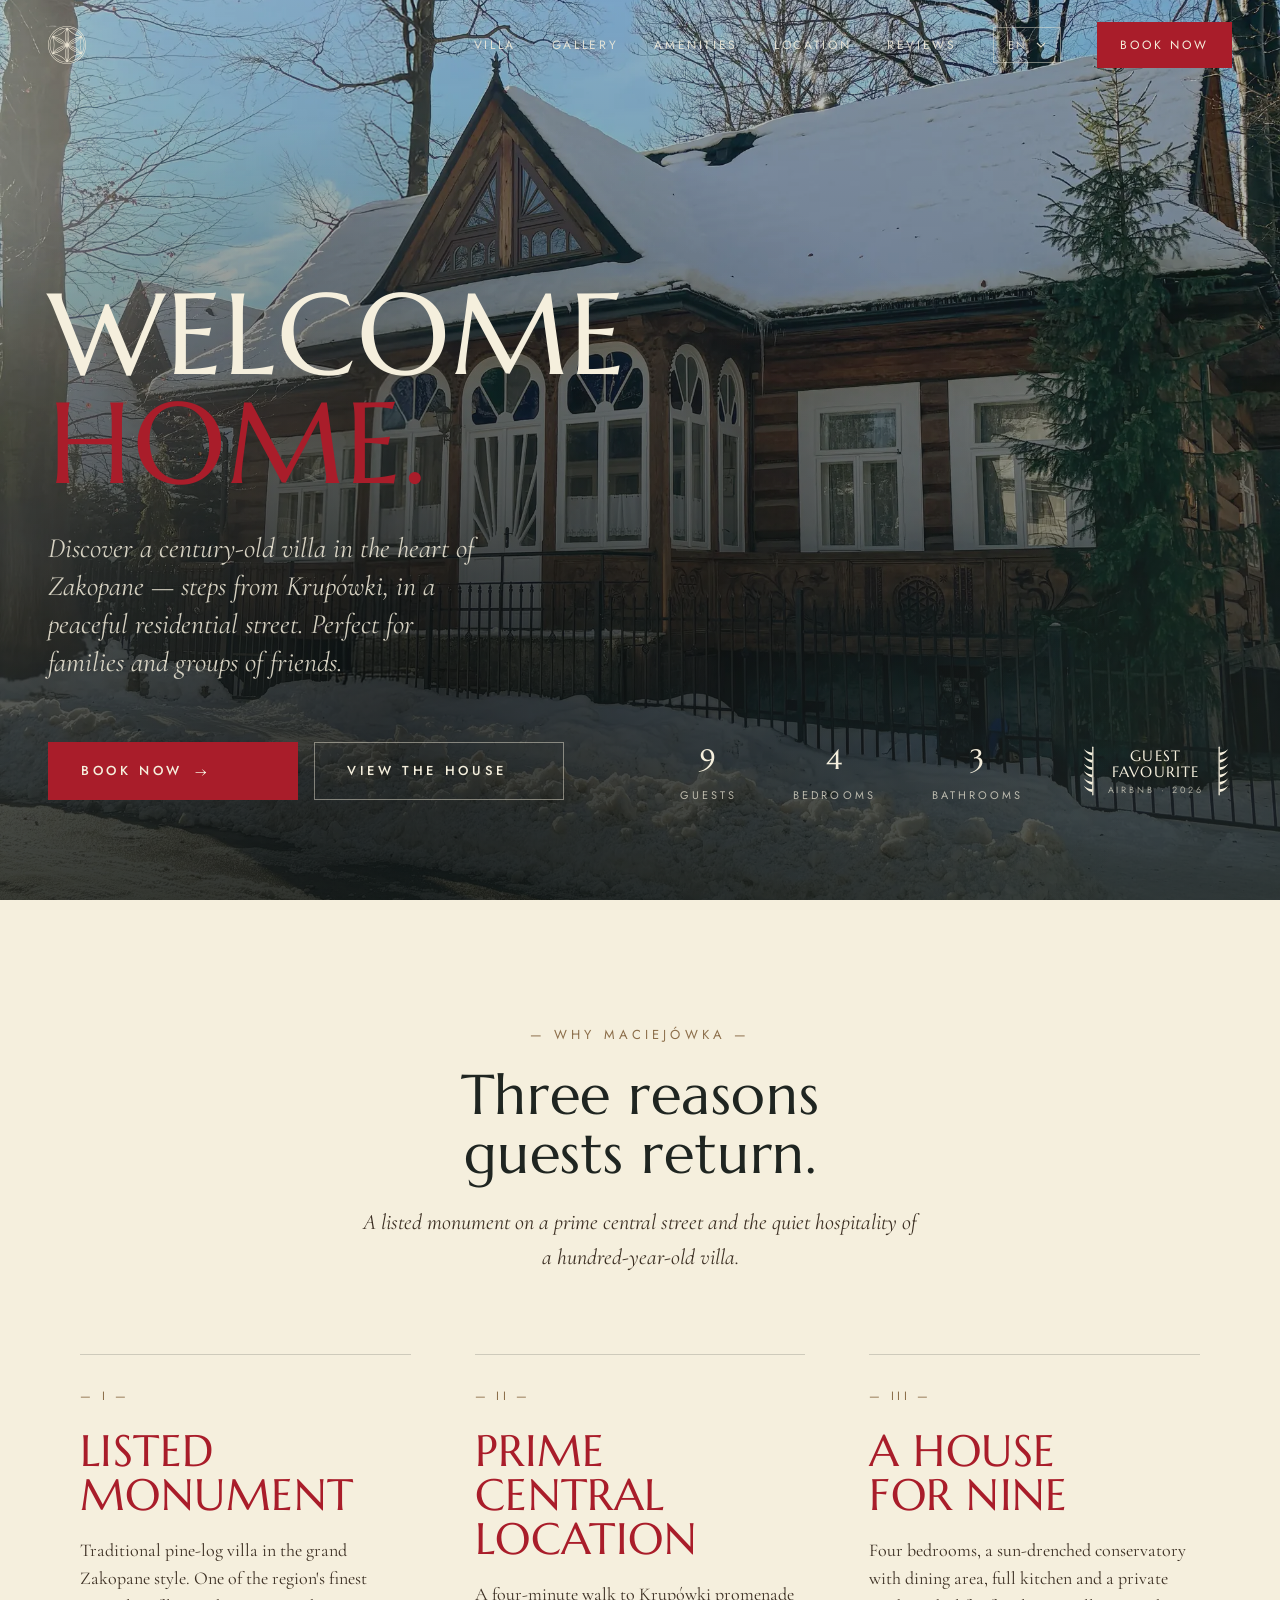
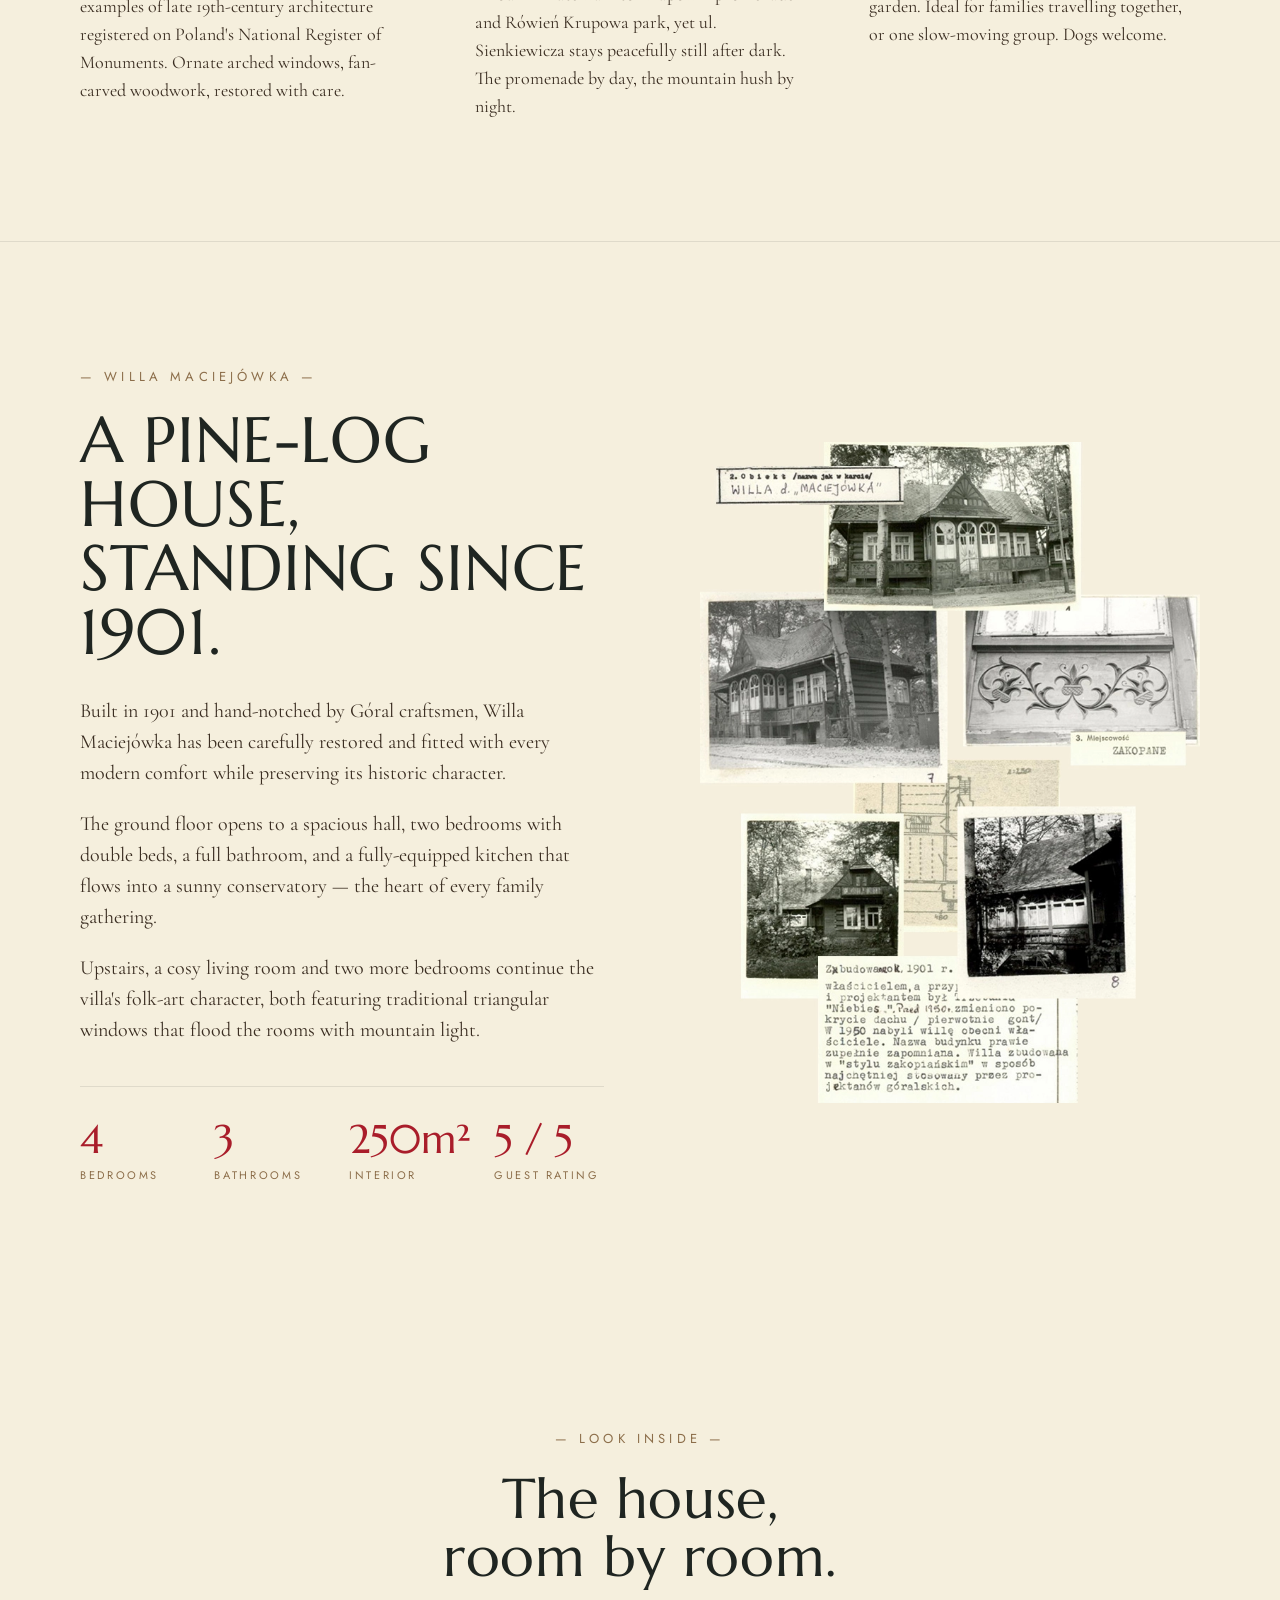
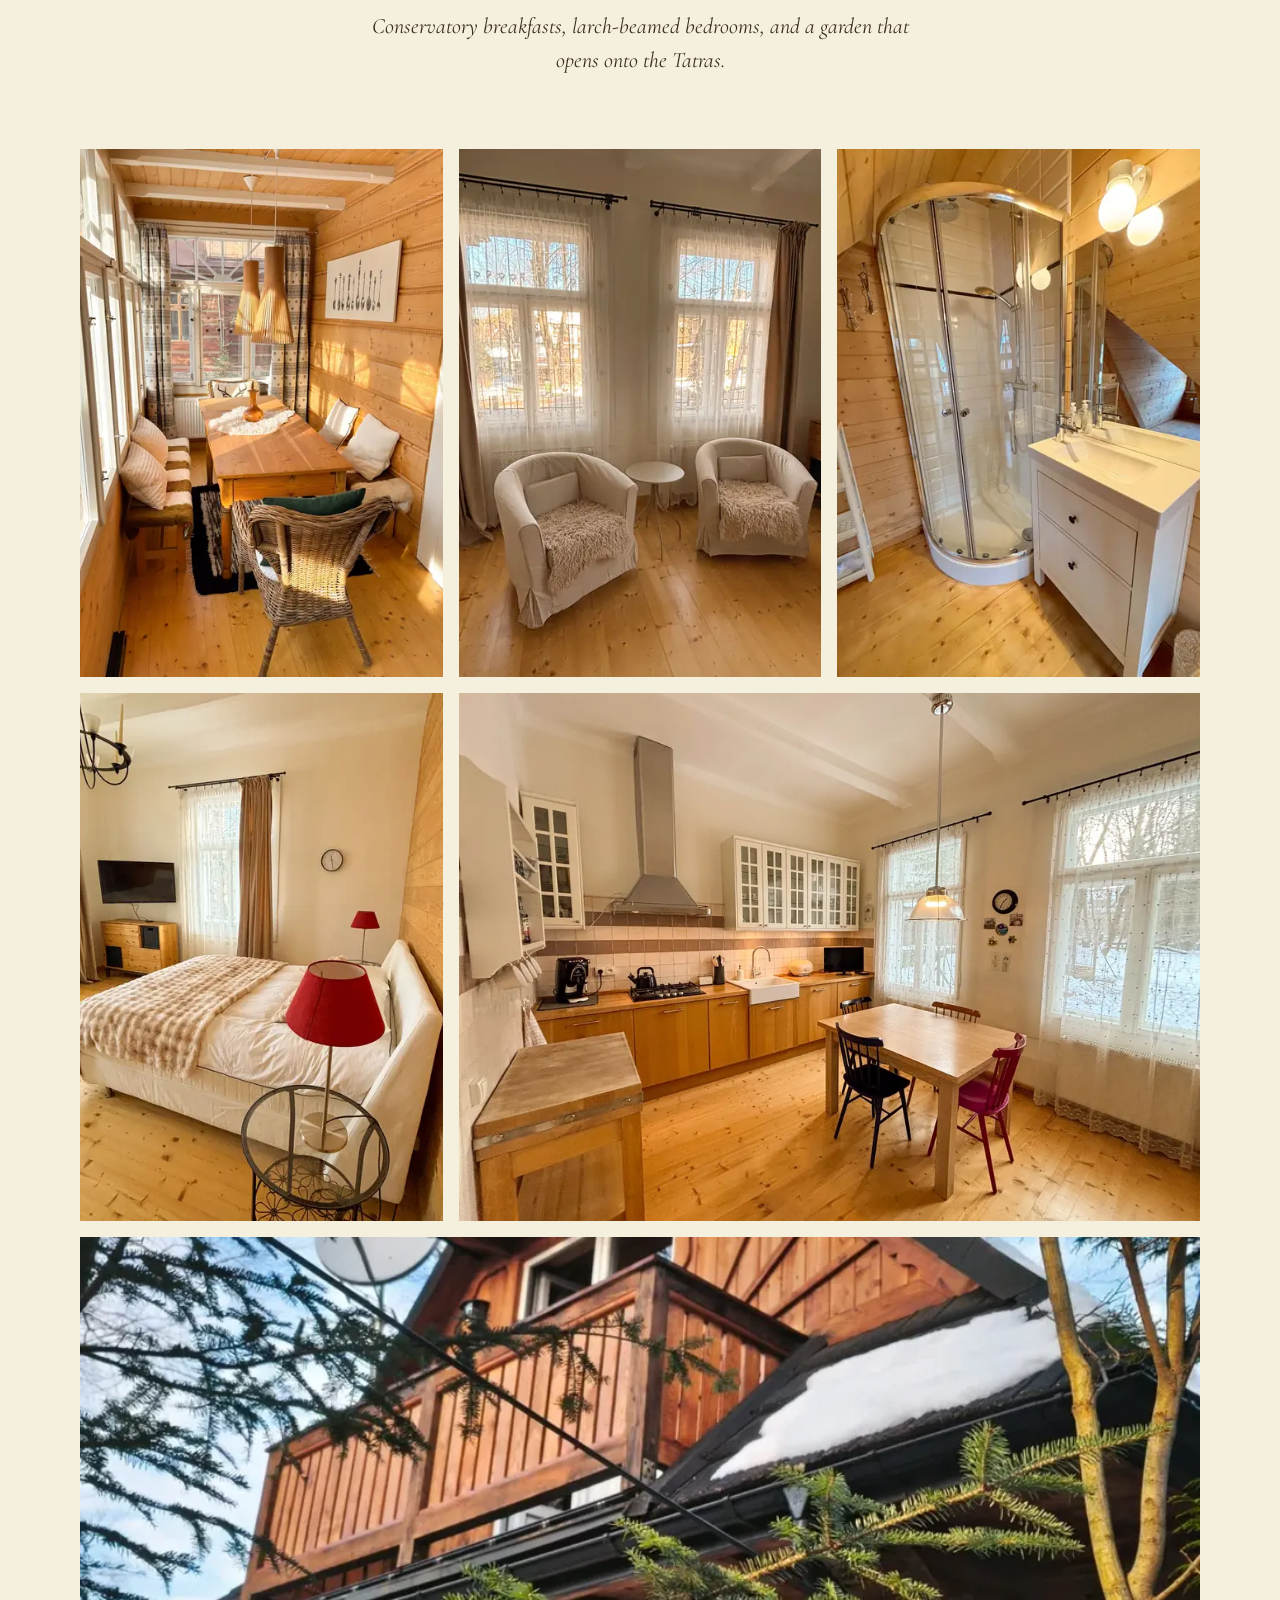
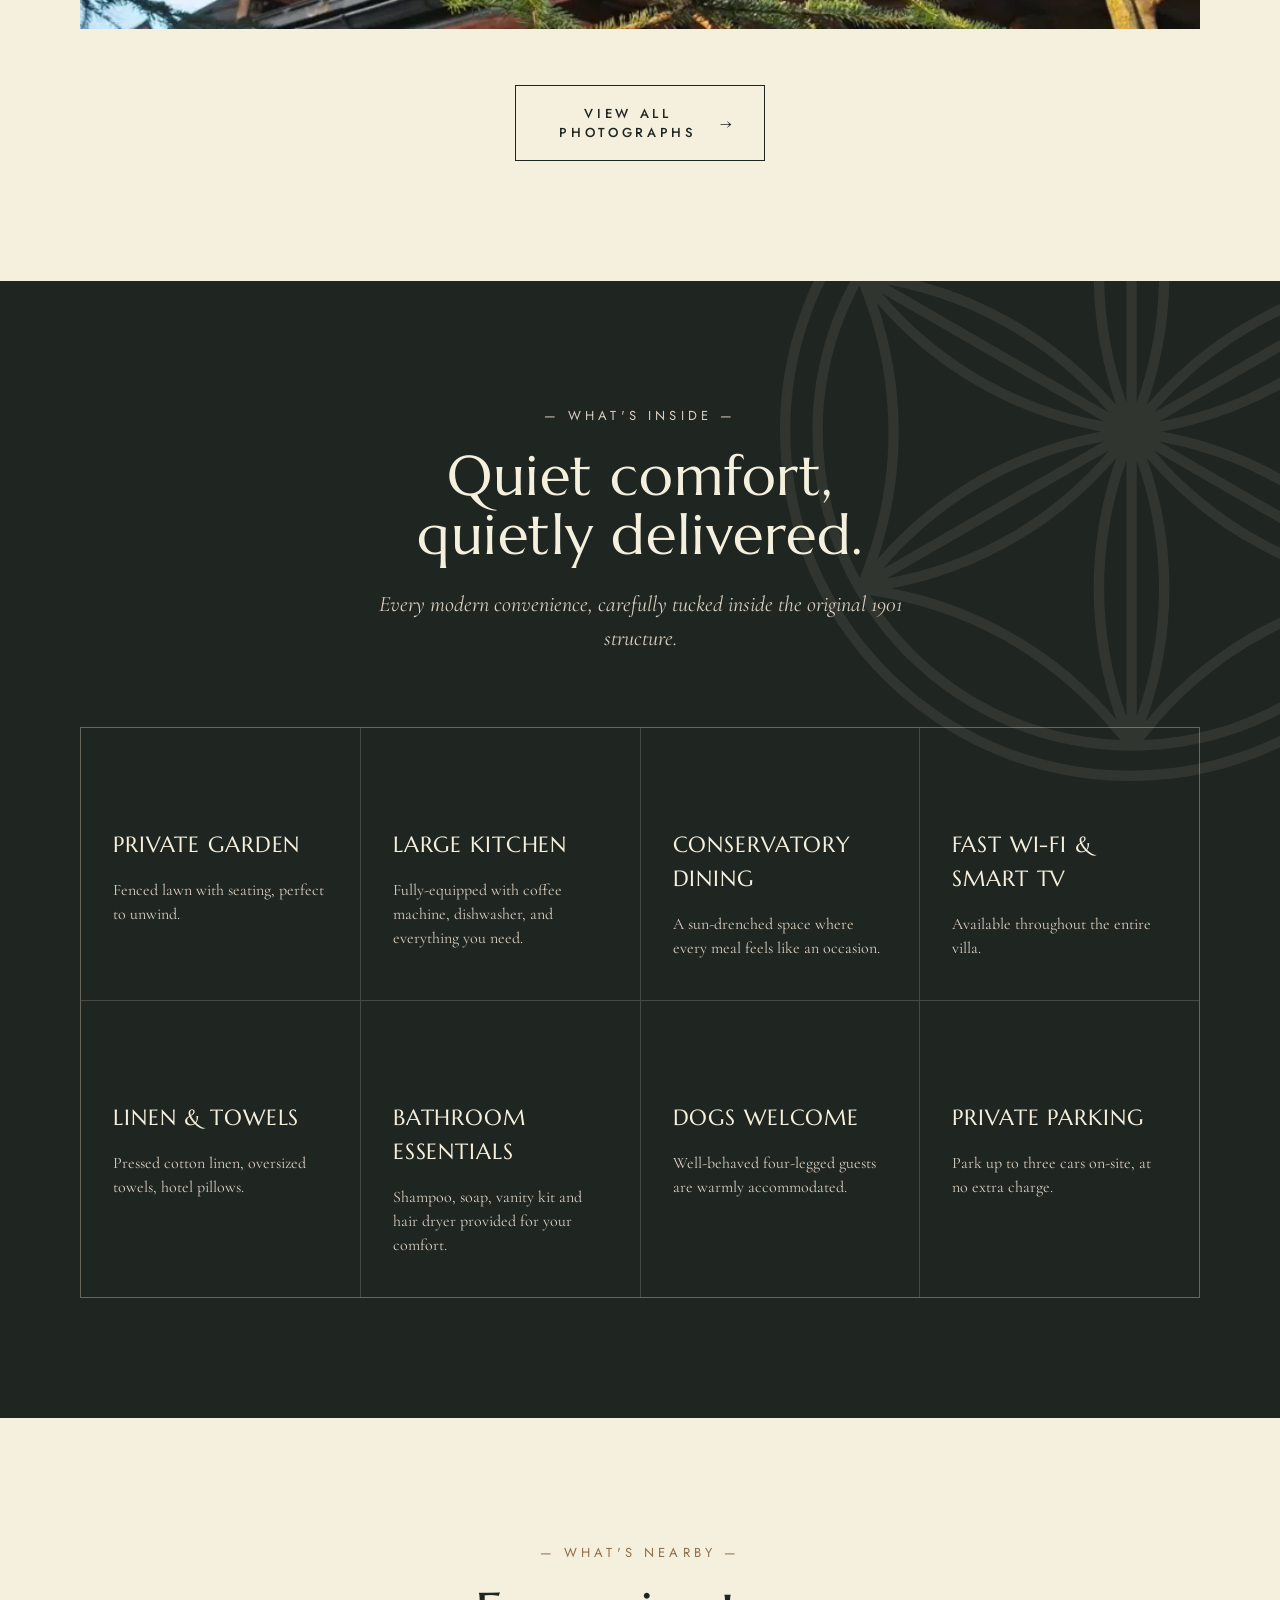
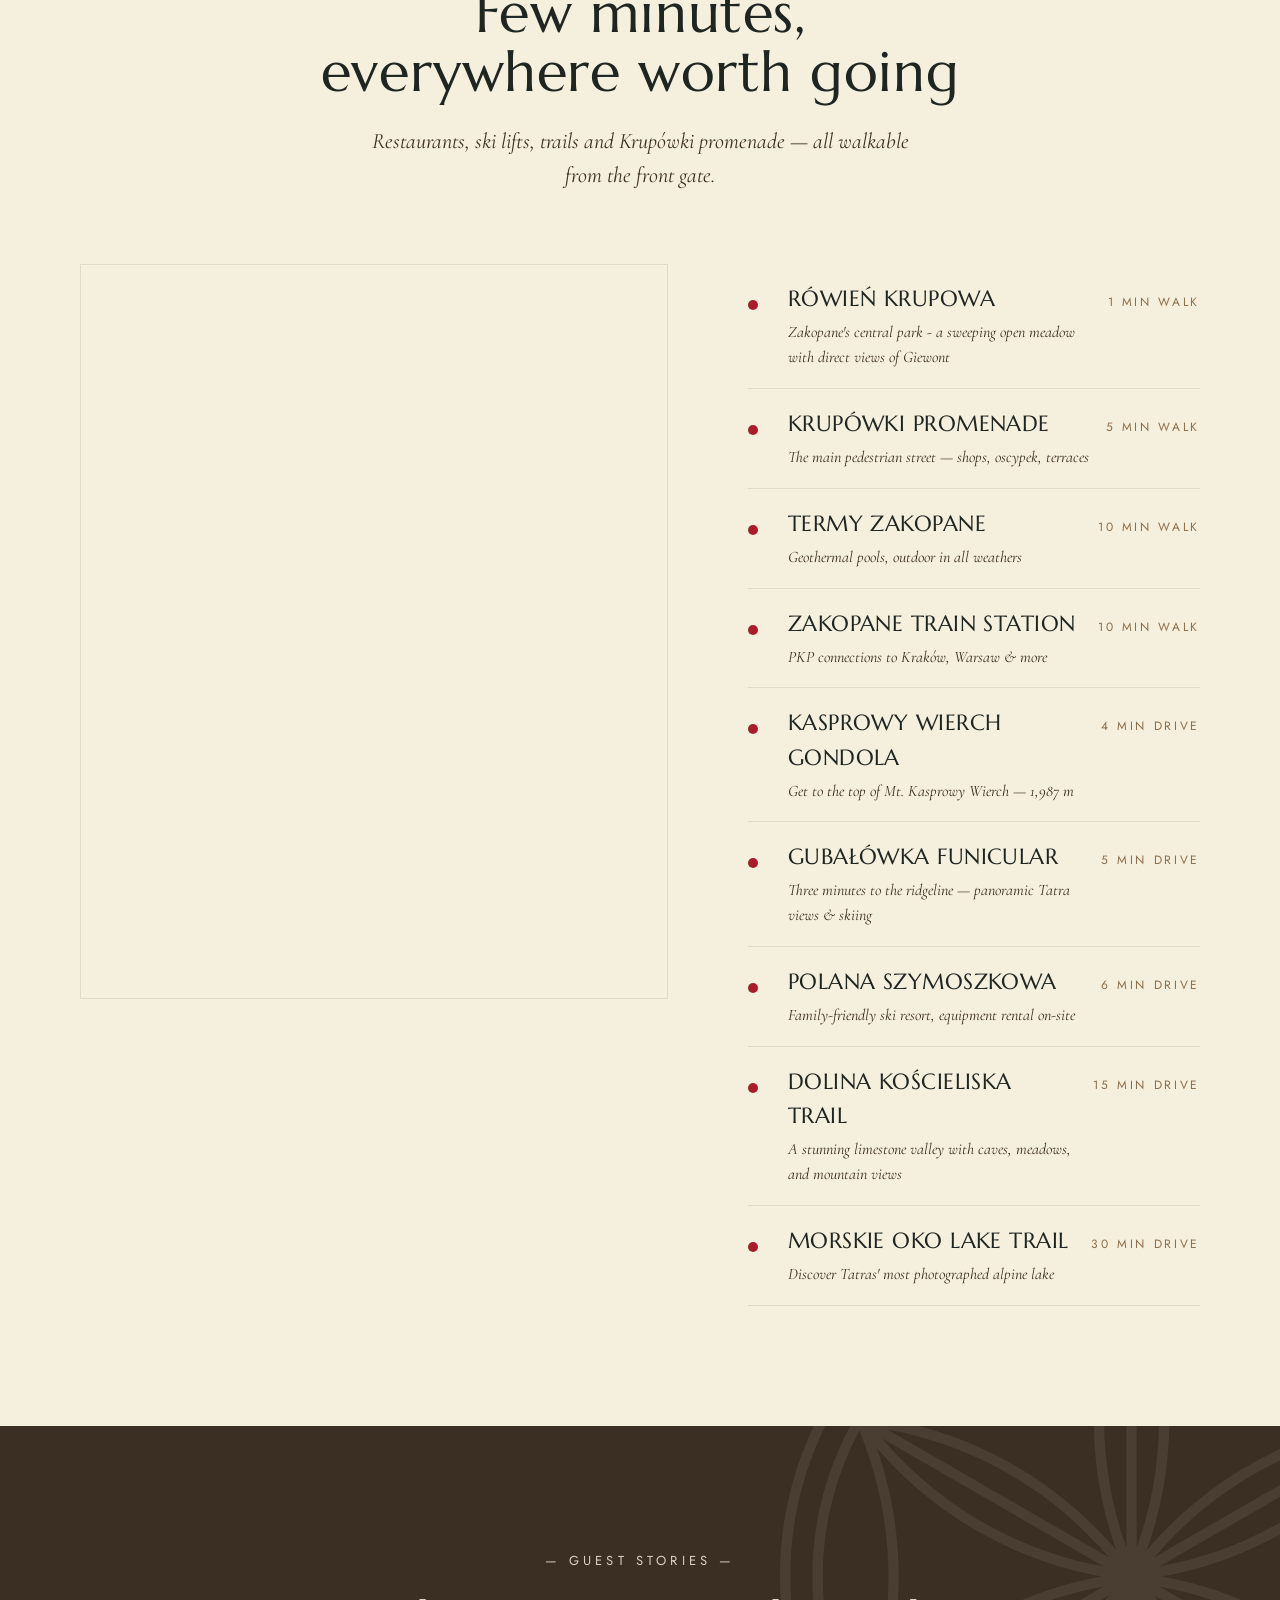
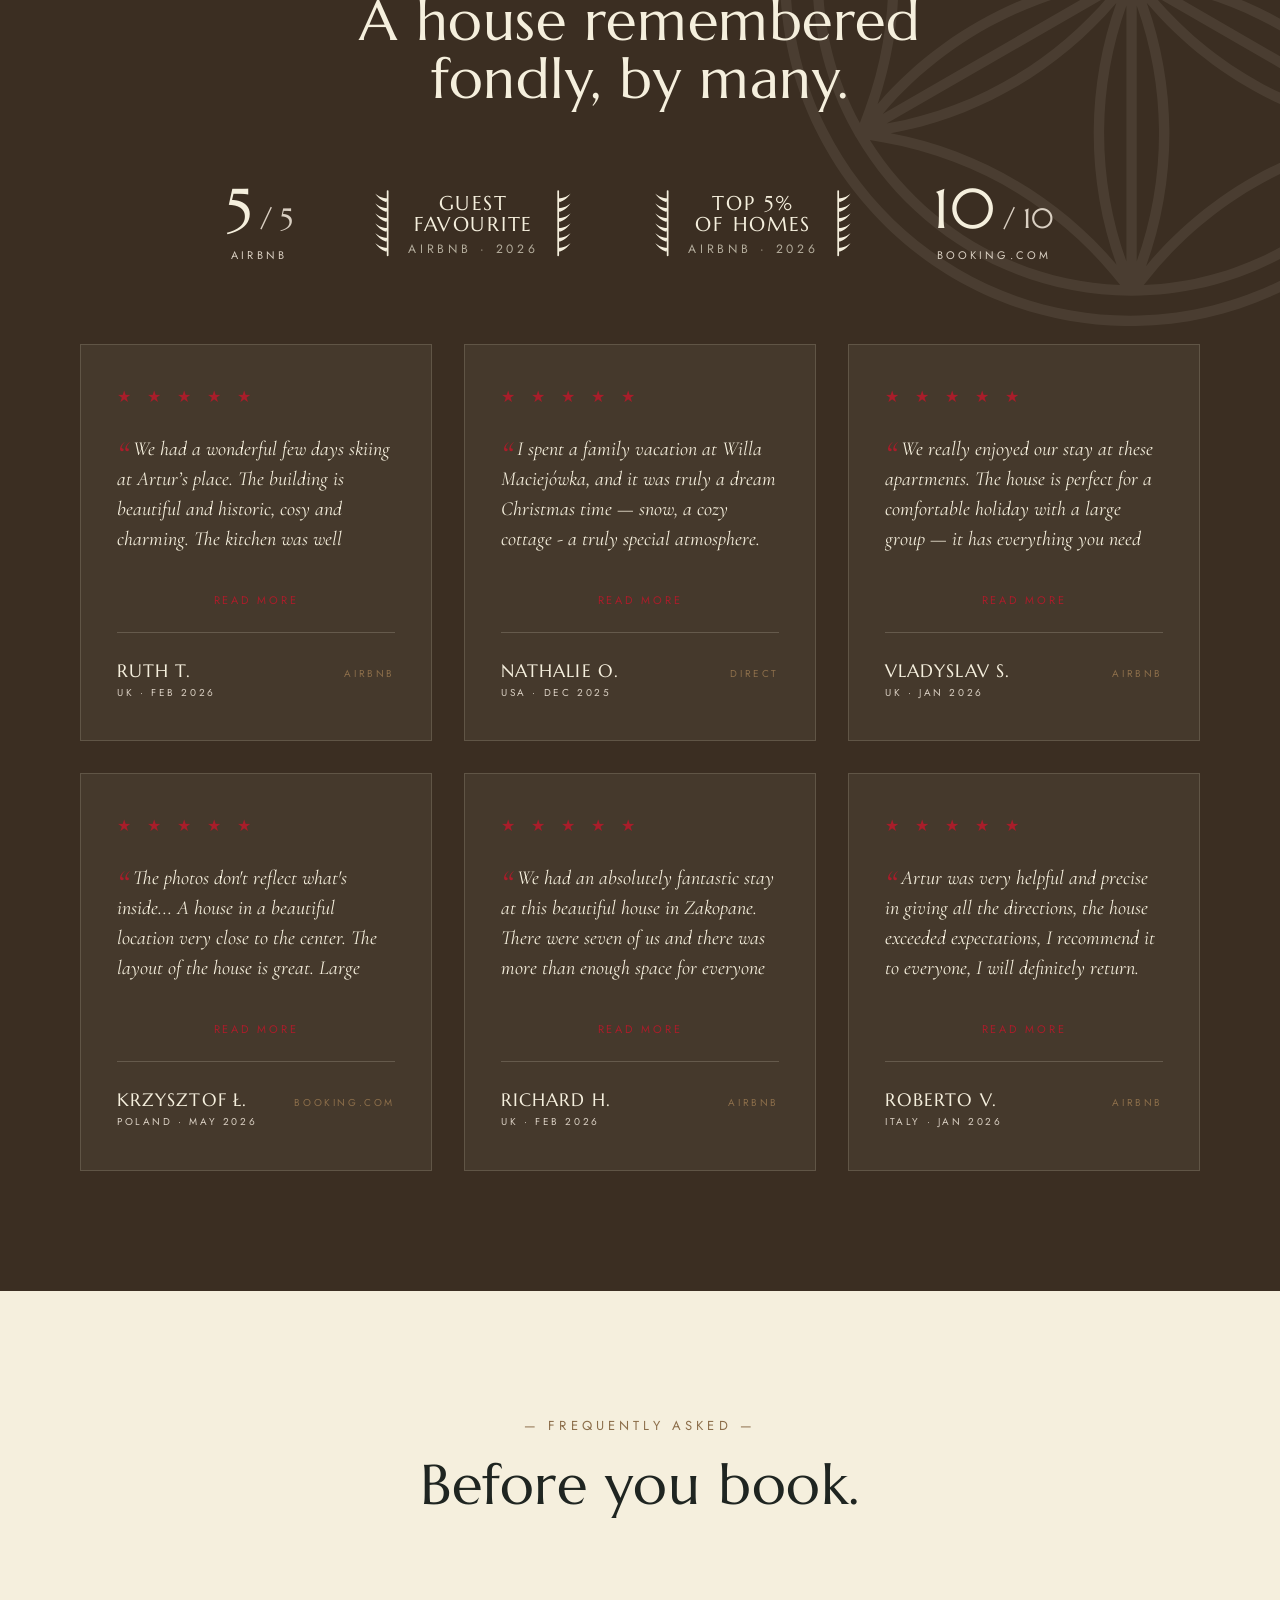
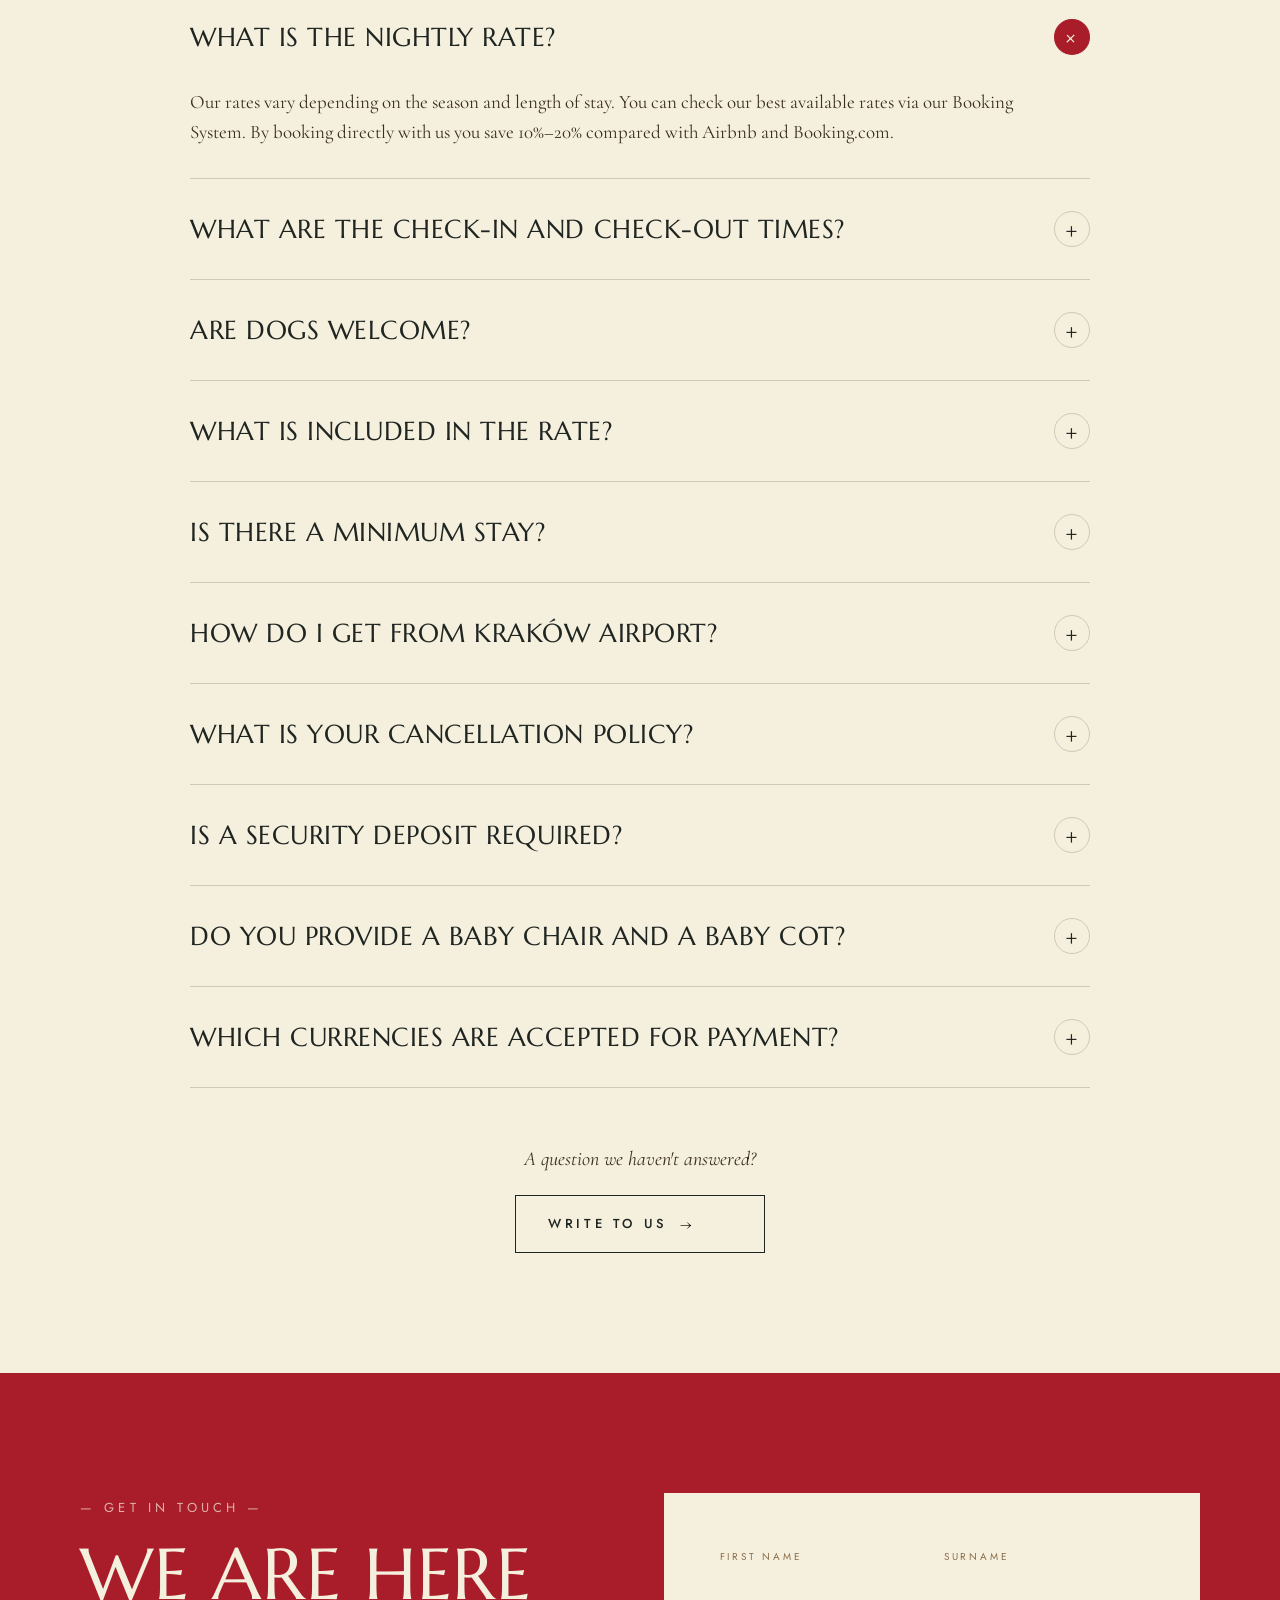
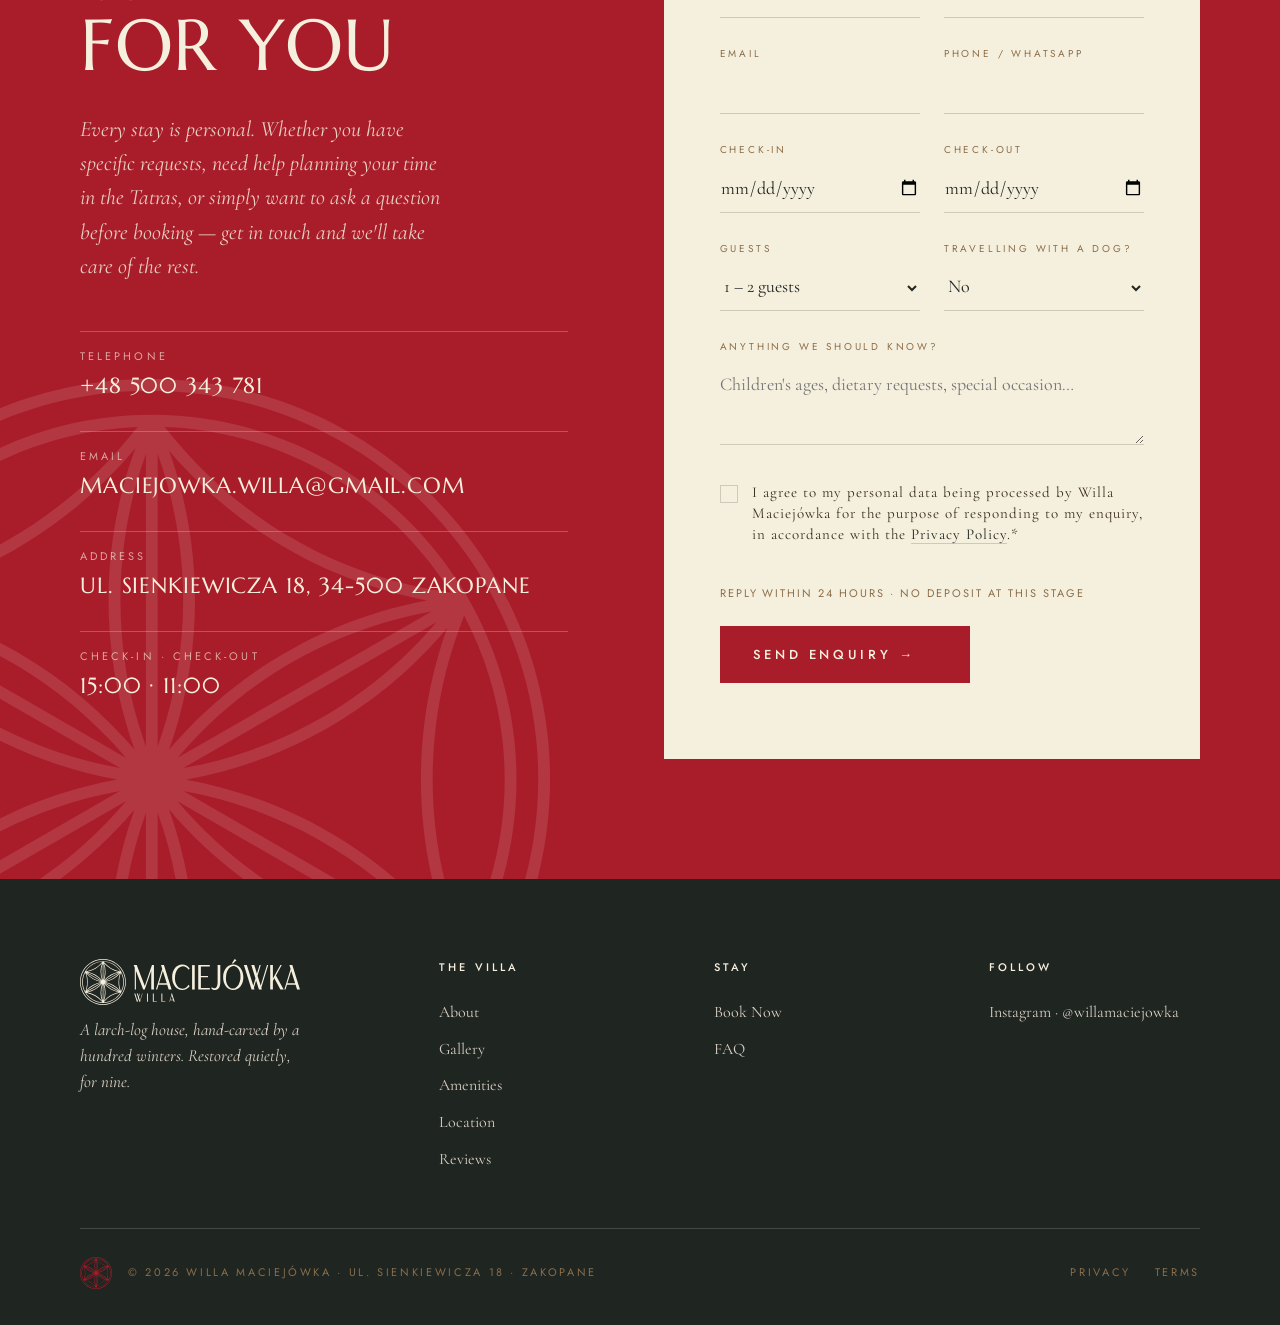
==== commit 3684f377: "Address second PageSpeed round: async fonts, responsive img srcset, reflow fix - Load Google Fonts C" ====
--- a/index.html
+++ b/index.html
@@ -8,10 +8,12 @@
 <link rel="preconnect" href="https://fonts.googleapis.com">
 <link rel="preconnect" href="https://fonts.gstatic.com" crossorigin>
 <link rel="preconnect" href="https://client58297.idobooking.com">
-<link href="https://fonts.googleapis.com/css2?family=Marcellus&family=Cormorant+Garamond:ital,wght@0,300;0,400;0,500;0,600;1,300;1,400&family=Jost:wght@300;400;500;600&display=swap" rel="stylesheet">
+<link rel="preload" as="style" href="https://fonts.googleapis.com/css2?family=Marcellus&family=Cormorant+Garamond:ital,wght@0,300;0,400;0,500;0,600;1,300;1,400&family=Jost:wght@300;400;500;600&display=swap">
+<link href="https://fonts.googleapis.com/css2?family=Marcellus&family=Cormorant+Garamond:ital,wght@0,300;0,400;0,500;0,600;1,300;1,400&family=Jost:wght@300;400;500;600&display=swap" rel="stylesheet" media="print" onload="this.media='all'">
+<noscript><link href="https://fonts.googleapis.com/css2?family=Marcellus&family=Cormorant+Garamond:ital,wght@0,300;0,400;0,500;0,600;1,300;1,400&family=Jost:wght@300;400;500;600&display=swap" rel="stylesheet"></noscript>
 <link rel="stylesheet" href="style.css">
 <link rel="preload" as="image" href="hero-villa-desktop.webp"
-      imagesrcset="hero-villa-mobile.webp 1080w, hero-villa-desktop.webp 2000w"
+      imagesrcset="hero-villa-mobile.webp 900w, hero-villa-desktop.webp 2000w"
       imagesizes="100vw" fetchpriority="high">
 <script defer src="https://client58297.idobooking.com/widget/script/loadScriptsForOwnPage?1779204403"></script>
 <script defer src="https://kit.fontawesome.com/2c0654d9c2.js" crossorigin="anonymous"></script>
@@ -172,7 +174,7 @@
       </div>
       <div class="about-image-wrap">
         <div class="about-image">
-          <img src="willamaciejowkazakopanecollage.webp" width="707" height="936" alt="Willa Maciejówka — 1979 National Centre heritage registration card" loading="lazy" decoding="async">
+          <img src="willamaciejowkazakopanecollage.webp" srcset="willamaciejowkazakopanecollage-480.webp 480w, willamaciejowkazakopanecollage.webp 707w" sizes="(max-width: 767px) 100vw, 560px" width="707" height="936" alt="Willa Maciejówka — 1979 National Centre heritage registration card" loading="lazy" decoding="async">
         </div>
       </div>
     </div>
@@ -189,22 +191,22 @@
     </div>
     <div class="gallery-grid">
       <div class="g g-1">
-        <img src="photos/feature/dom%20na%20wynajem%20zakopane%20oranzeria.webp" width="960" height="1280" alt="Conservatory with dining table" loading="eager" fetchpriority="high" decoding="async">
+        <img src="photos/feature/dom%20na%20wynajem%20zakopane%20oranzeria.webp" srcset="photos/thumb/dom%20na%20wynajem%20zakopane%20oranzeria.webp 480w, photos/feature/dom%20na%20wynajem%20zakopane%20oranzeria.webp 960w" sizes="(max-width: 640px) 50vw, (max-width: 1024px) 33vw, 25vw" width="960" height="1280" alt="Conservatory with dining table" loading="eager" fetchpriority="high" decoding="async">
       </div>
       <div class="g g-2">
-        <img src="photos/feature/willa%20maciej%C3%B3wka%20zakopane%20sypialnia.webp" width="960" height="1280" alt="Bedroom with traditional triangular windows" loading="lazy" decoding="async">
+        <img src="photos/feature/willa%20maciej%C3%B3wka%20zakopane%20sypialnia.webp" srcset="photos/thumb/willa%20maciej%C3%B3wka%20zakopane%20sypialnia.webp 480w, photos/feature/willa%20maciej%C3%B3wka%20zakopane%20sypialnia.webp 960w" sizes="(max-width: 640px) 50vw, (max-width: 1024px) 33vw, 25vw" width="960" height="1280" alt="Bedroom with traditional triangular windows" loading="lazy" decoding="async">
       </div>
       <div class="g g-3">
-        <img src="photos/feature/luxury%20villa%20zakopane%20bathroom.webp" width="960" height="1280" alt="Bathroom" loading="lazy" decoding="async">
+        <img src="photos/feature/luxury%20villa%20zakopane%20bathroom.webp" srcset="photos/thumb/luxury%20villa%20zakopane%20bathroom.webp 480w, photos/feature/luxury%20villa%20zakopane%20bathroom.webp 960w" sizes="(max-width: 640px) 50vw, (max-width: 1024px) 33vw, 25vw" width="960" height="1280" alt="Bathroom" loading="lazy" decoding="async">
       </div>
       <div class="g g-4">
-        <img src="photos/feature/dom%20na%20wynajem%20zakopane%20sypialnia.webp" width="960" height="1280" alt="Bedroom — double bed" loading="lazy" decoding="async">
+        <img src="photos/feature/dom%20na%20wynajem%20zakopane%20sypialnia.webp" srcset="photos/thumb/dom%20na%20wynajem%20zakopane%20sypialnia.webp 480w, photos/feature/dom%20na%20wynajem%20zakopane%20sypialnia.webp 960w" sizes="(max-width: 640px) 50vw, (max-width: 1024px) 33vw, 25vw" width="960" height="1280" alt="Bedroom — double bed" loading="lazy" decoding="async">
       </div>
       <div class="g g-5">
-        <img src="photos/feature/vacation%20home%20zakopane%20kitchen.webp" width="960" height="720" alt="Fully-equipped kitchen" loading="lazy" decoding="async">
+        <img src="photos/feature/vacation%20home%20zakopane%20kitchen.webp" srcset="photos/thumb/vacation%20home%20zakopane%20kitchen.webp 480w, photos/feature/vacation%20home%20zakopane%20kitchen.webp 960w" sizes="(max-width: 640px) 100vw, (max-width: 1024px) 66vw, 50vw" width="960" height="720" alt="Fully-equipped kitchen" loading="lazy" decoding="async">
       </div>
       <div class="g g-6">
-        <img src="photos/feature/willa%20maciej%C3%B3wka%20zakopane%20dom%20fasada%201.webp" width="960" height="720" alt="Willa Maciejówka — traditional Zakopane villa exterior" loading="lazy" decoding="async">
+        <img src="photos/feature/willa%20maciej%C3%B3wka%20zakopane%20dom%20fasada%201.webp" srcset="photos/thumb/willa%20maciej%C3%B3wka%20zakopane%20dom%20fasada%201.webp 480w, photos/feature/willa%20maciej%C3%B3wka%20zakopane%20dom%20fasada%201.webp 960w" sizes="(max-width: 640px) 100vw, 100vw" width="960" height="720" alt="Willa Maciejówka — traditional Zakopane villa exterior" loading="lazy" decoding="async">
       </div>
     </div>
     <div class="gallery-cta">
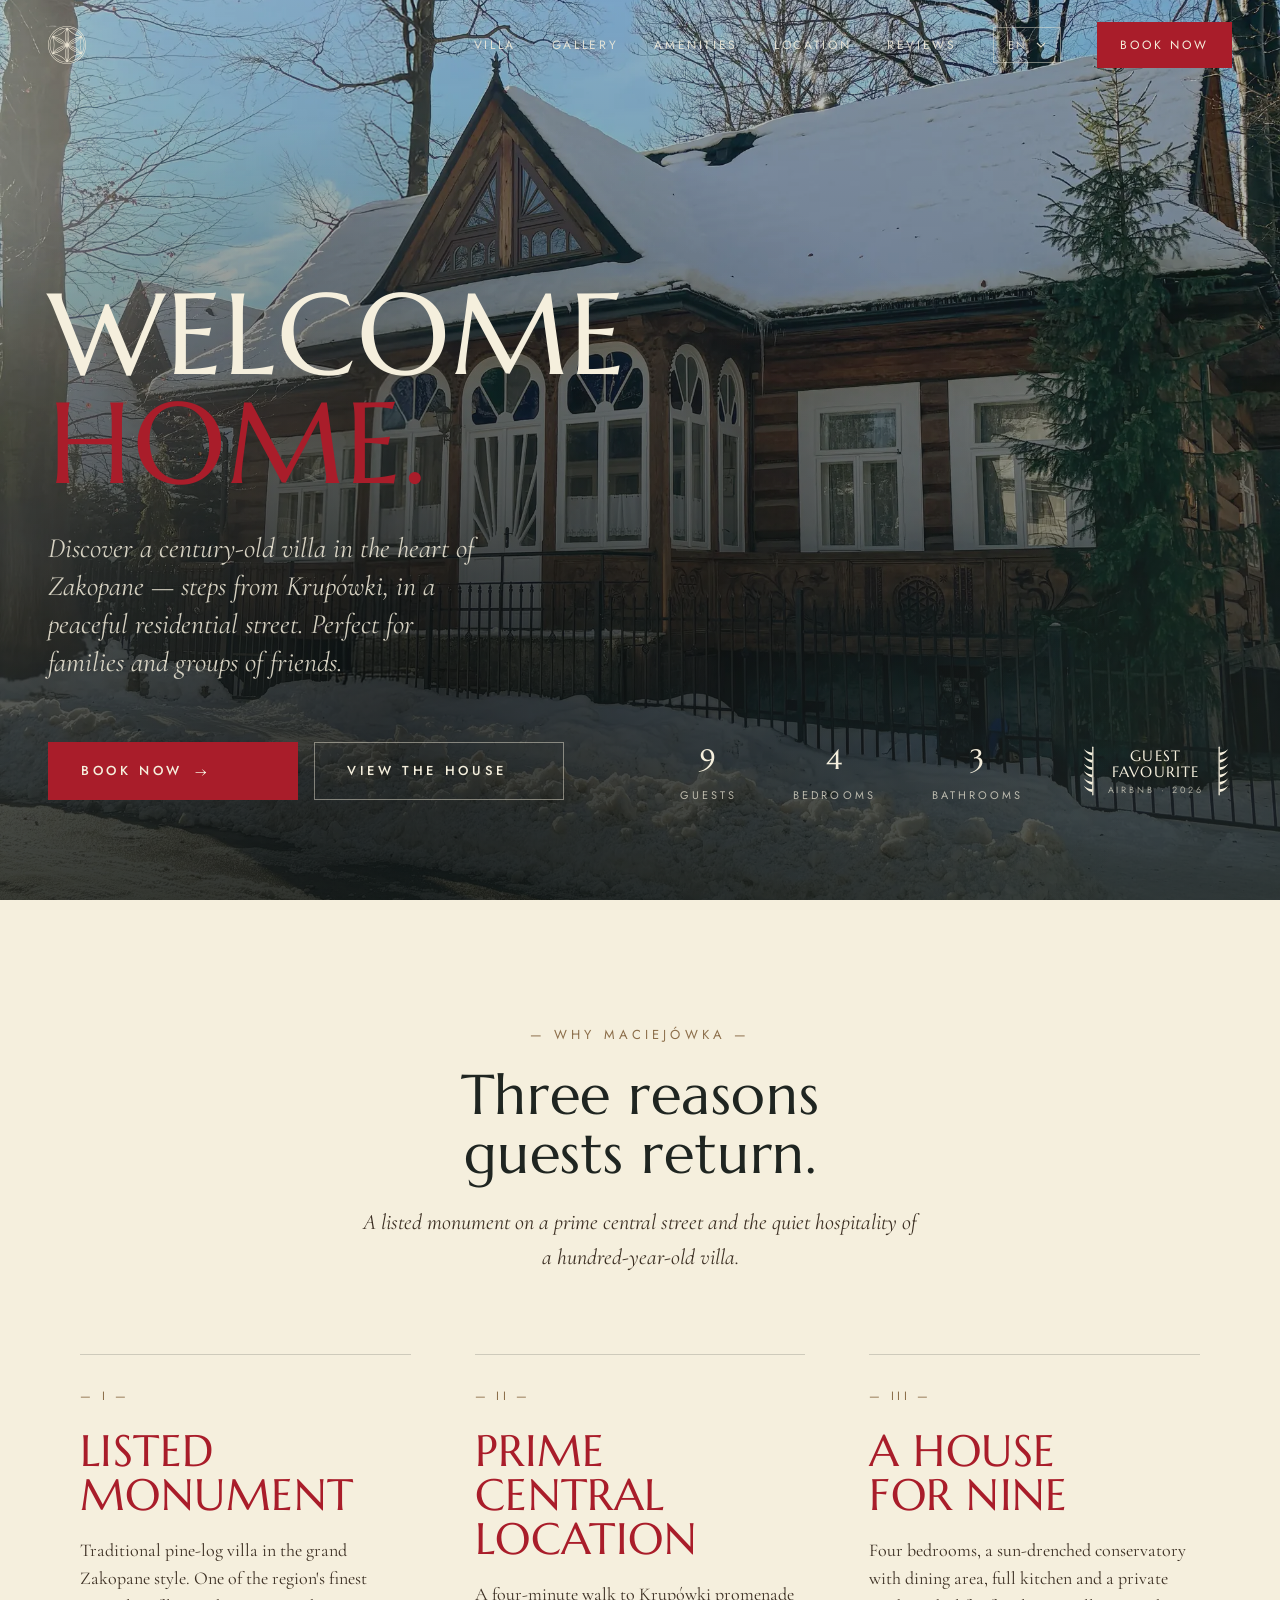
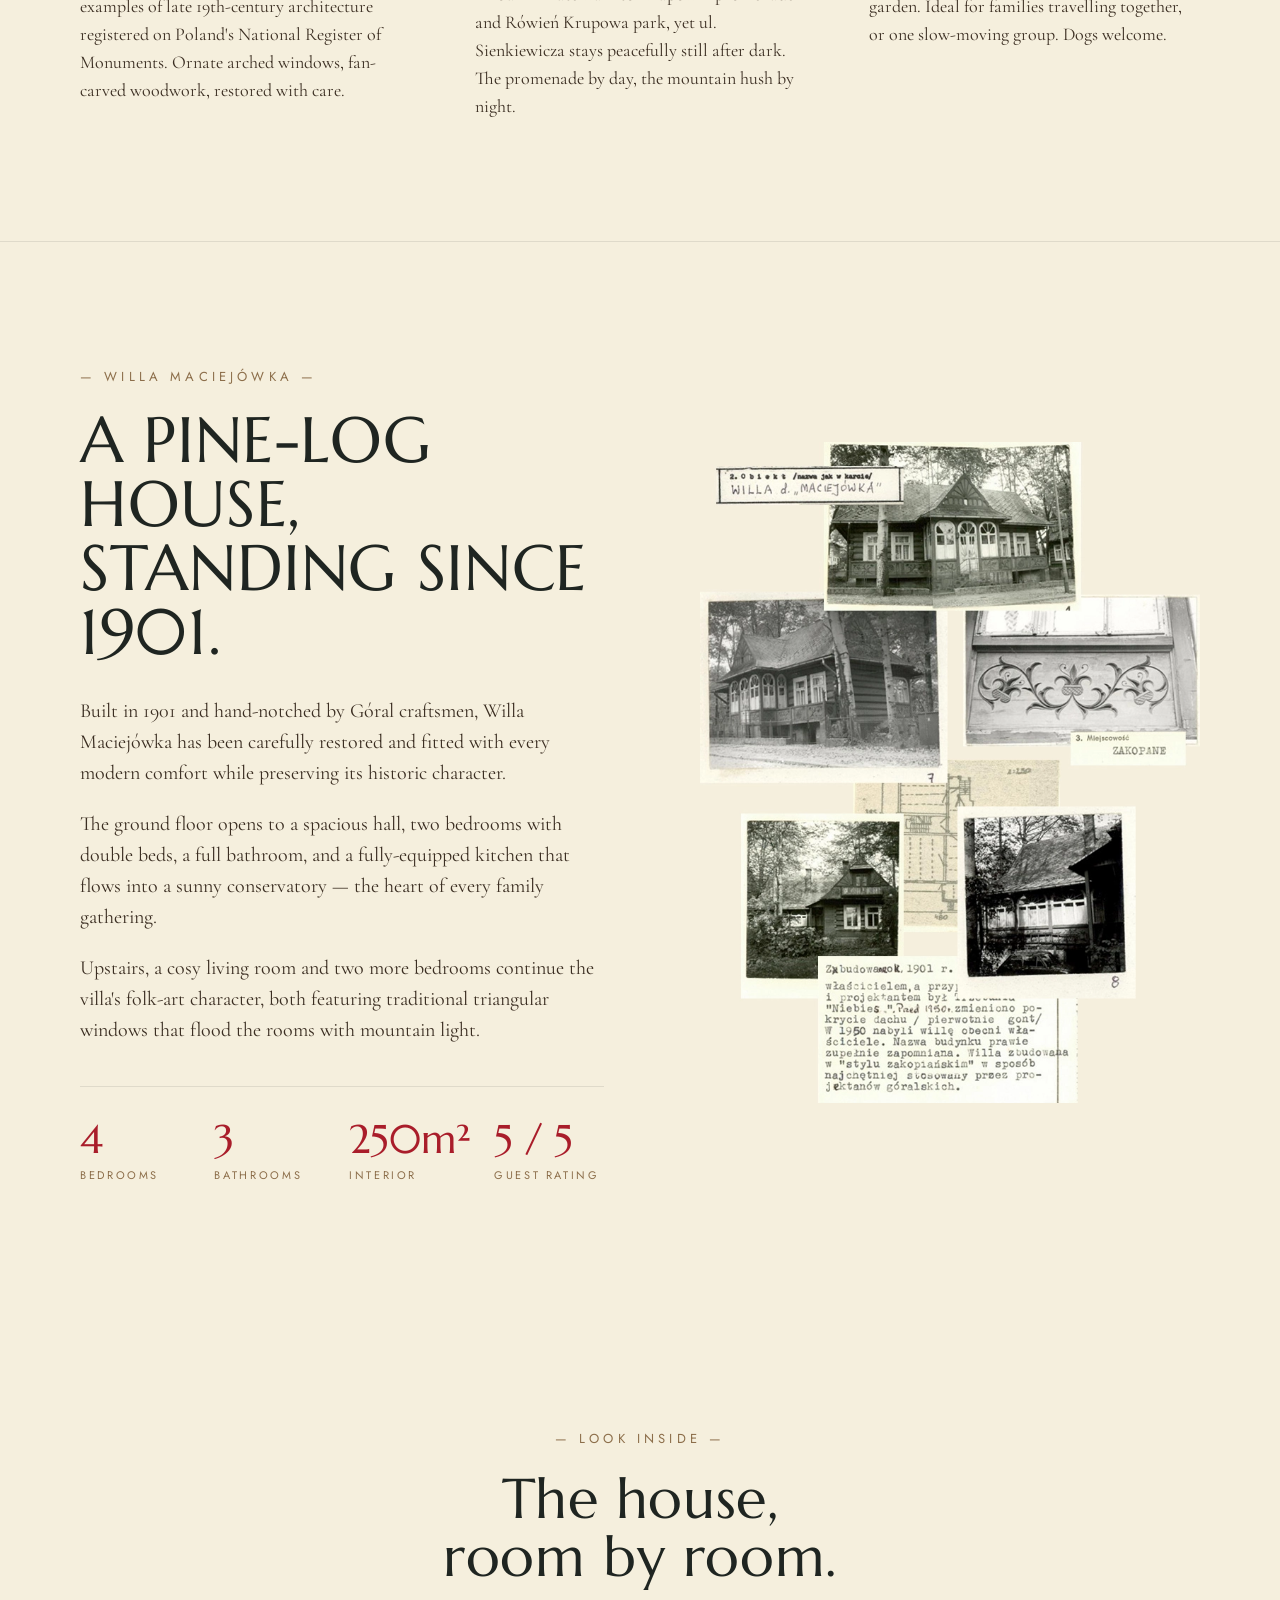
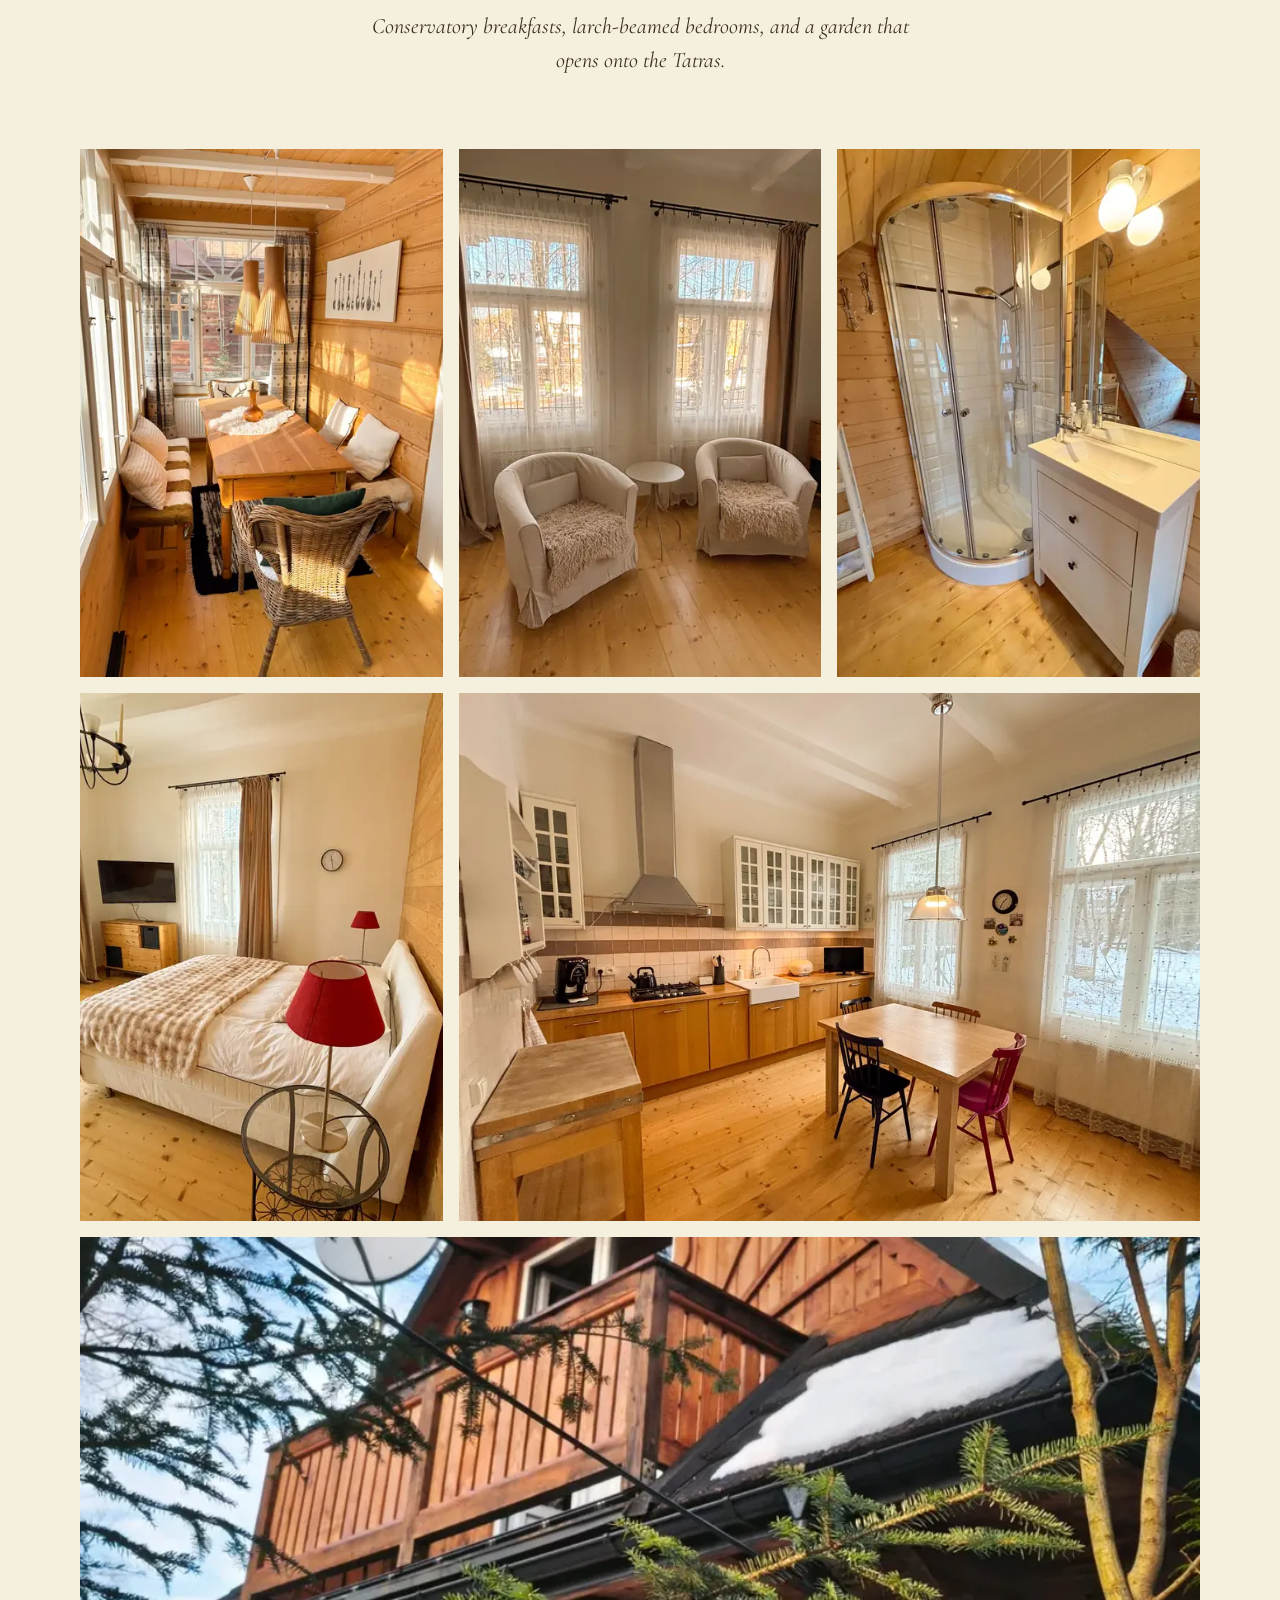
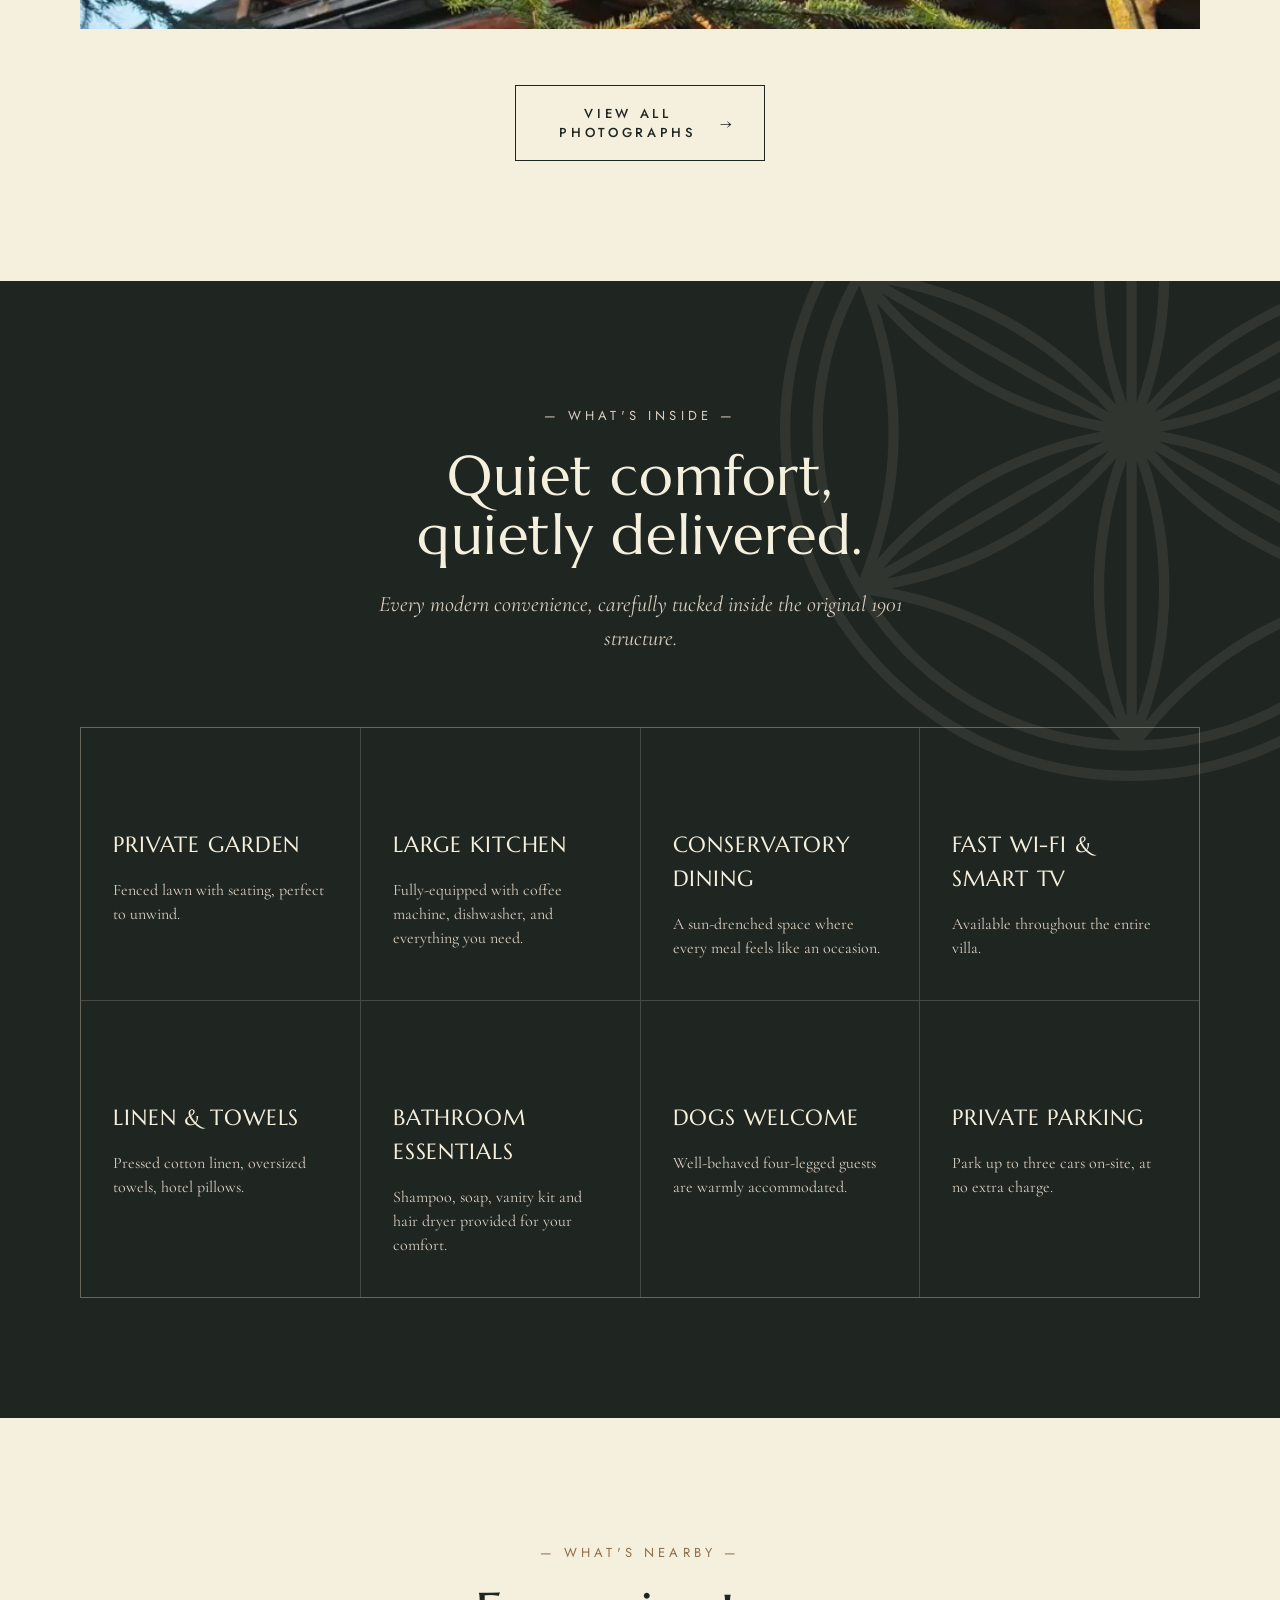
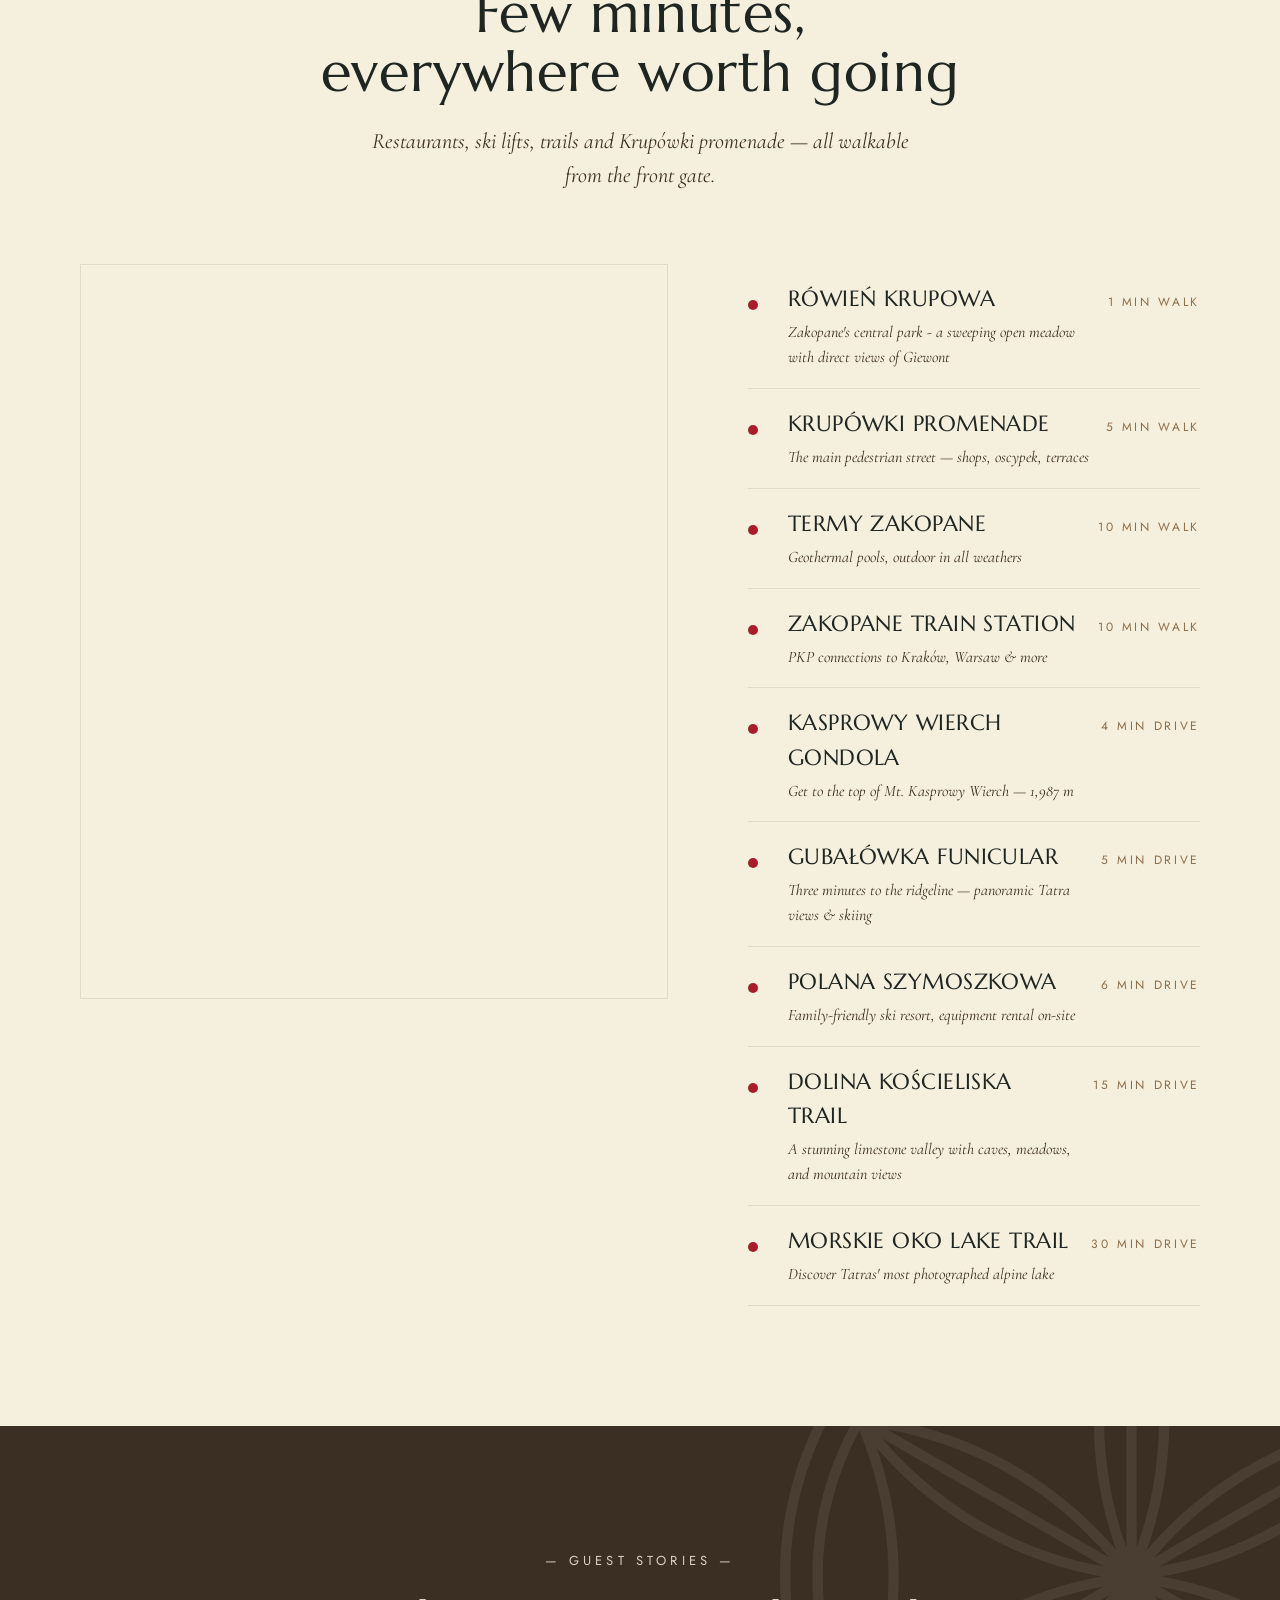
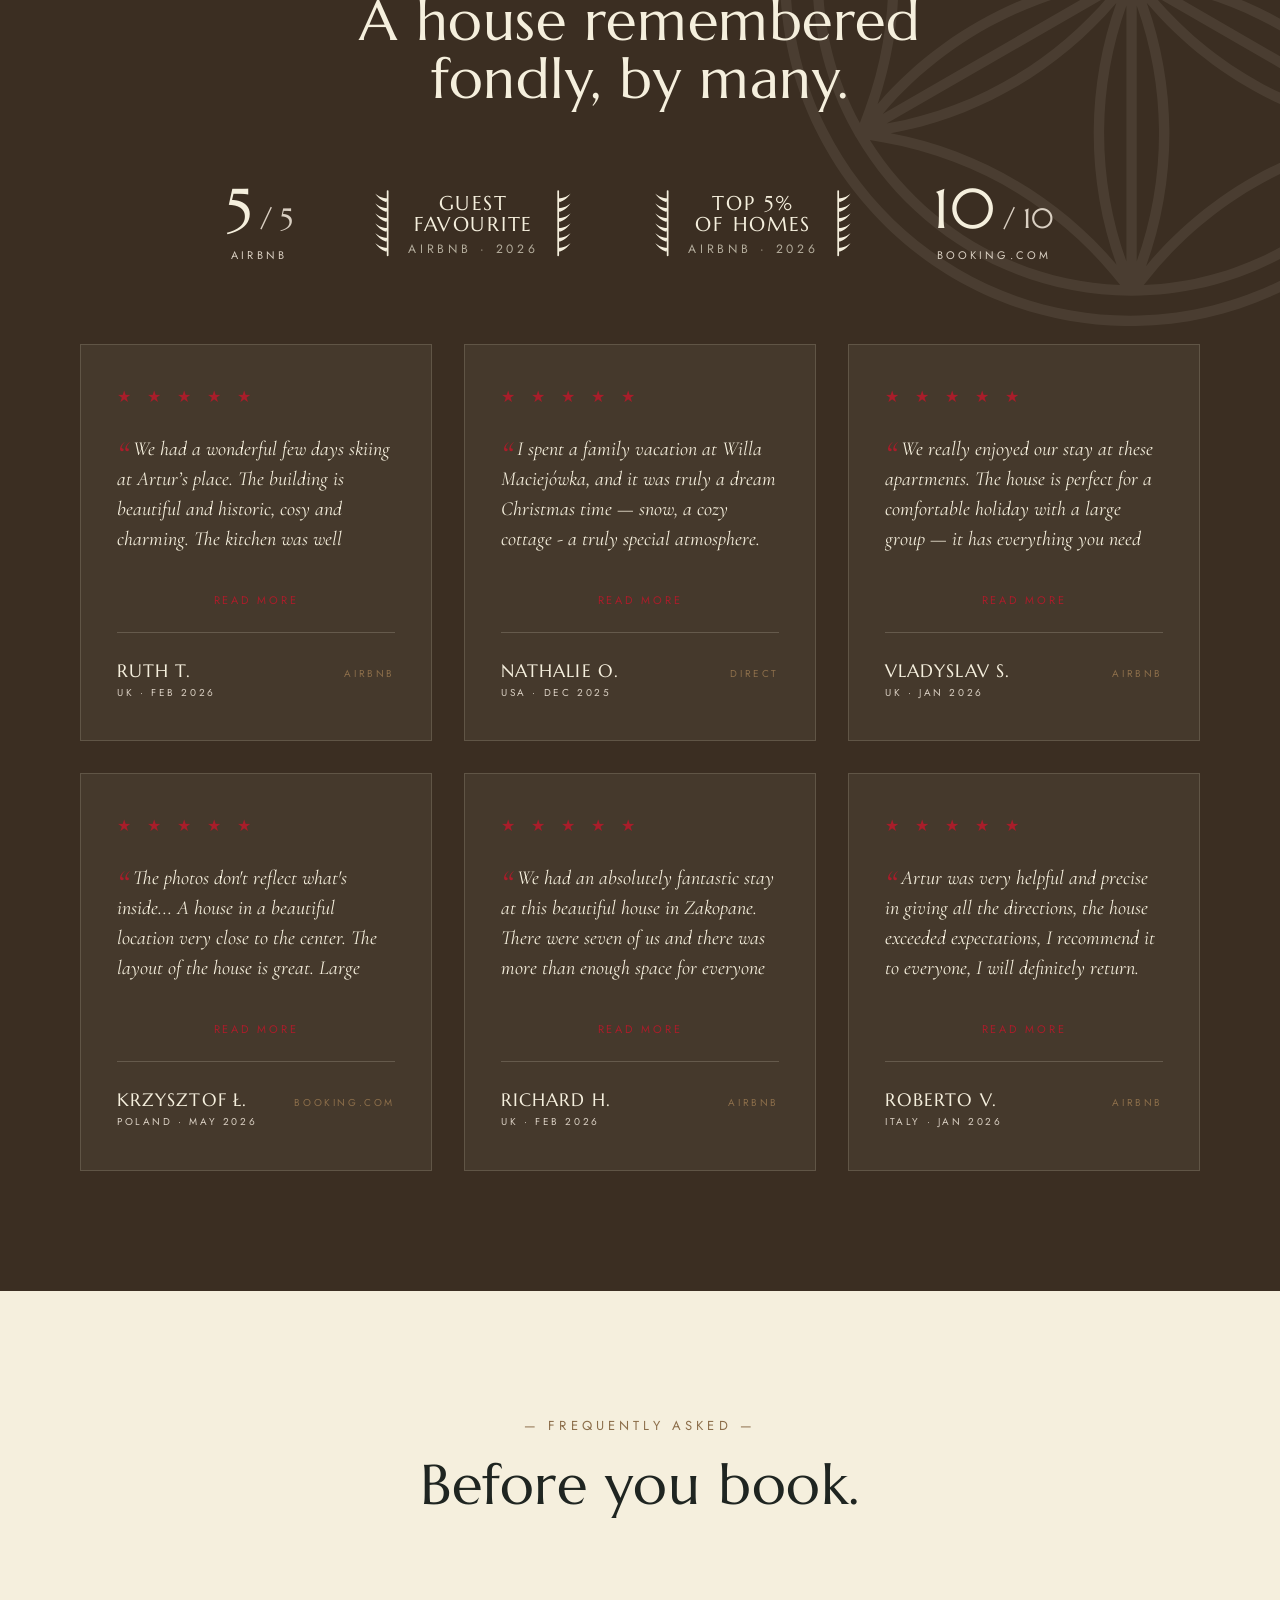
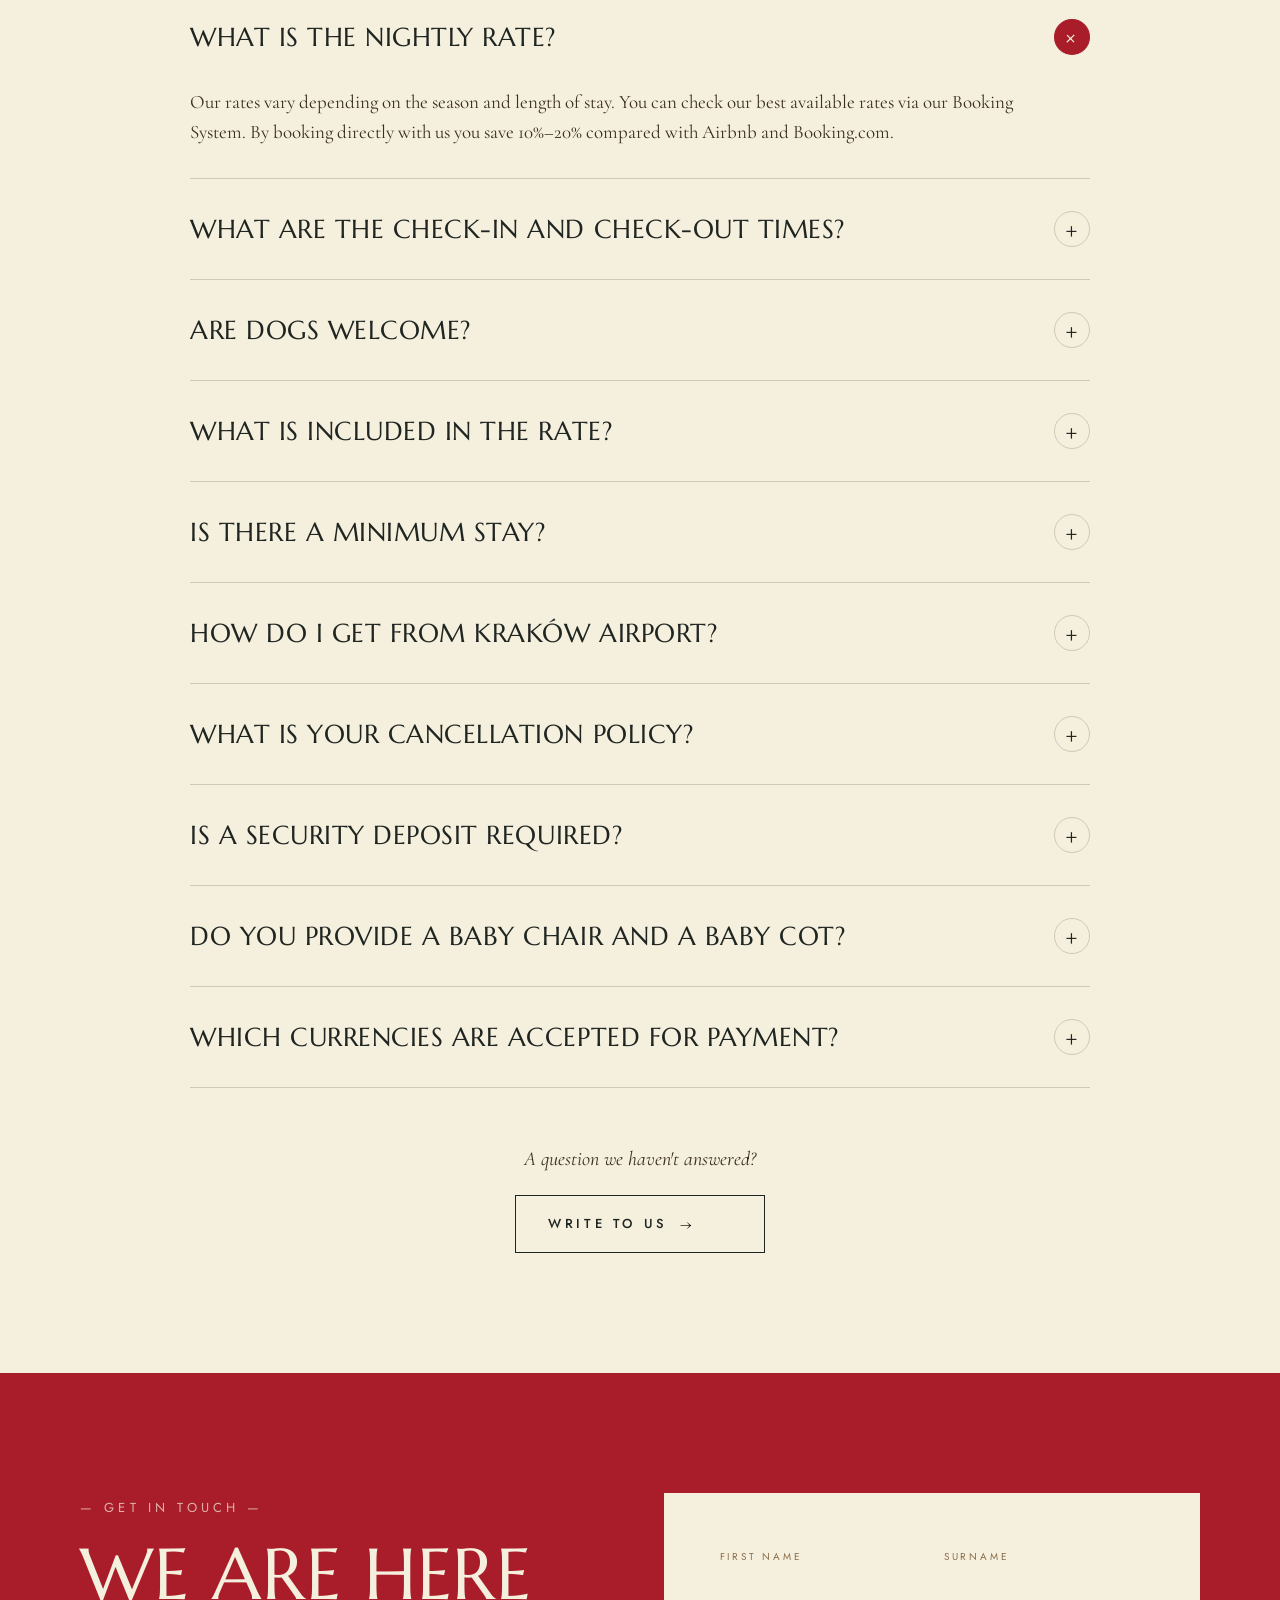
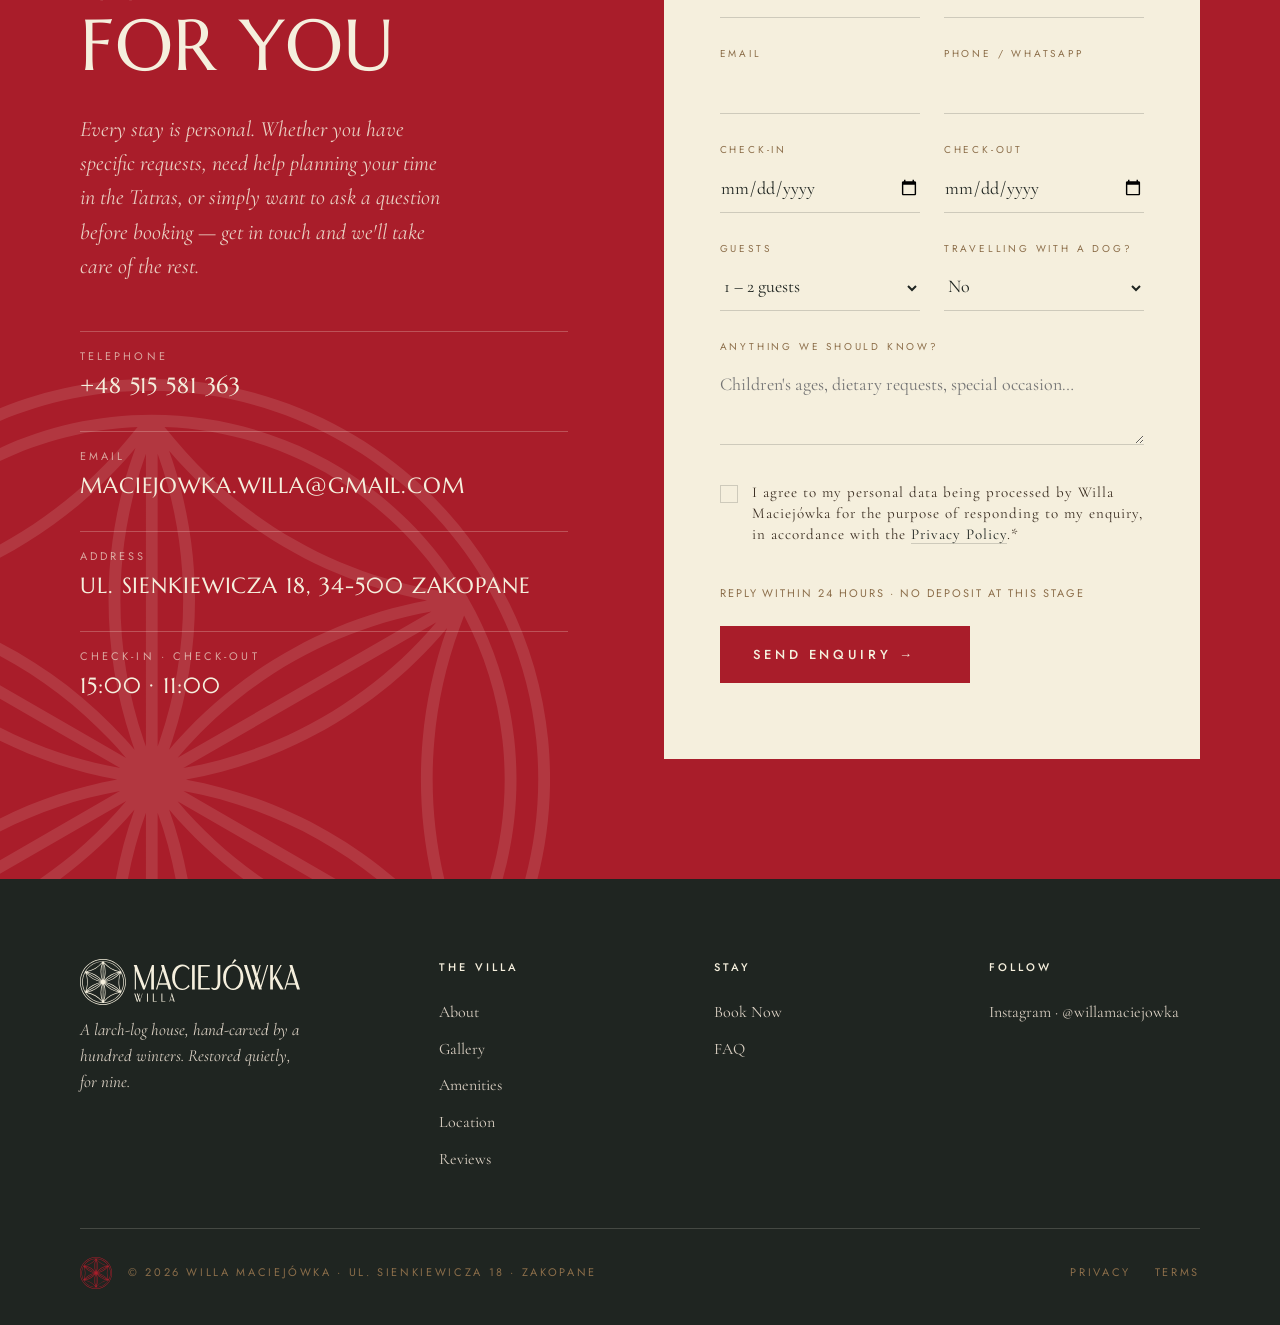
==== commit 53f53a8d: "number update" ====
--- a/index.html
+++ b/index.html
@@ -3,8 +3,23 @@
 <head>
 <meta charset="utf-8">
 <meta name="viewport" content="width=device-width, initial-scale=1">
-<title>Willa Maciejówka Zakopane | Traditional villa to rent in Zakopane</title>
+<title>Willa Maciejówka Zakopane | Historic villa to rent in Zakopane Center</title>
 <meta name="description" content="Book Willa Maciejówka directly and save 10–20%. A listed 1901 Góral villa in central Zakopane, steps from Krupówki. Sleeps 9. Dogs welcome.">
+<link rel="canonical" href="https://willamaciejowka.netlify.app/index.html">
+<link rel="alternate" hreflang="en" href="https://willamaciejowka.netlify.app/index.html">
+<link rel="alternate" hreflang="pl" href="https://willamaciejowka.netlify.app/index-pl.html">
+<link rel="alternate" hreflang="x-default" href="https://willamaciejowka.netlify.app/index.html">
+<meta property="og:type" content="website">
+<meta property="og:title" content="Willa Maciejówka Zakopane | Traditional villa to rent in Zakopane">
+<meta property="og:description" content="Book Willa Maciejówka directly and save 10–20%. A listed 1901 Góral villa in central Zakopane, steps from Krupówki. Sleeps 9. Dogs welcome.">
+<meta property="og:url" content="https://willamaciejowka.netlify.app/index.html">
+<meta property="og:image" content="https://willamaciejowka.netlify.app/hero-villa-desktop.webp">
+<meta property="og:locale" content="en_US">
+<meta property="og:locale:alternate" content="pl_PL">
+<meta name="twitter:card" content="summary_large_image">
+<meta name="twitter:title" content="Willa Maciejówka Zakopane | Traditional villa to rent in Zakopane">
+<meta name="twitter:description" content="Book Willa Maciejówka directly and save 10–20%. A listed 1901 Góral villa in central Zakopane, steps from Krupówki. Sleeps 9. Dogs welcome.">
+<meta name="twitter:image" content="https://willamaciejowka.netlify.app/hero-villa-desktop.webp">
 <link rel="preconnect" href="https://fonts.googleapis.com">
 <link rel="preconnect" href="https://fonts.gstatic.com" crossorigin>
 <link rel="preconnect" href="https://client58297.idobooking.com">
@@ -17,8 +32,108 @@
       imagesizes="100vw" fetchpriority="high">
 <script defer src="https://client58297.idobooking.com/widget/script/loadScriptsForOwnPage?1779204403"></script>
 <script defer src="https://kit.fontawesome.com/2c0654d9c2.js" crossorigin="anonymous"></script>
+<script type="application/ld+json">
+{
+  "@context": "https://schema.org",
+  "@type": "LodgingBusiness",
+  "name": "Willa Maciejówka",
+  "description": "Book Willa Maciejówka directly and save 10–20%. A listed 1901 Góral villa in central Zakopane, steps from Krupówki. Sleeps 9. Dogs welcome.",
+  "url": "https://willamaciejowka.netlify.app/index.html",
+  "email": "maciejowka.willa@gmail.com",
+  "image": "https://willamaciejowka.netlify.app/hero-villa-desktop.webp",
+  "inLanguage": "en",
+  "address": {
+    "@type": "PostalAddress",
+    "streetAddress": "ul. Sienkiewicza 18",
+    "postalCode": "34-500",
+    "addressLocality": "Zakopane",
+    "addressCountry": "PL"
+  },
+  "geo": {
+    "@type": "GeoCoordinates",
+    "latitude": "49.2992",
+    "longitude": "19.9496"
+  },
+  "numberOfRooms": 4,
+  "petsAllowed": true,
+  "amenityFeature": [
+    { "@type": "LocationFeatureSpecification", "name": "Free Wi-Fi" },
+    { "@type": "LocationFeatureSpecification", "name": "On-site parking" },
+    { "@type": "LocationFeatureSpecification", "name": "Garden" }
+  ],
+  "aggregateRating": {
+    "@type": "AggregateRating",
+    "ratingValue": "5",
+    "bestRating": "5",
+    "reviewCount": "11"
+  },
+  "checkinTime": "15:00",
+  "checkoutTime": "11:00"
+}
+</script>
+<script type="application/ld+json">
+{
+  "@context": "https://schema.org",
+  "@type": "FAQPage",
+  "inLanguage": "en",
+  "mainEntity": [
+    {
+      "@type": "Question",
+      "name": "What is the nightly rate?",
+      "acceptedAnswer": { "@type": "Answer", "text": "Our rates vary depending on the season and length of stay. You can check our best available rates via our Booking System. By booking directly with us you save 10%–20% compared with Airbnb and Booking.com." }
+    },
+    {
+      "@type": "Question",
+      "name": "What are the check-in and check-out times?",
+      "acceptedAnswer": { "@type": "Answer", "text": "Our standard check-in time is at 15:00 and check-out at 11:00. Early check-in / late check-out are available upon request, please let us know when making the reservation." }
+    },
+    {
+      "@type": "Question",
+      "name": "Are dogs welcome?",
+      "acceptedAnswer": { "@type": "Answer", "text": "Dogs are warmly welcomed at no extra cost. We simply ask that they stay off the upholstered furniture and that you clean up after them, both indoors and out." }
+    },
+    {
+      "@type": "Question",
+      "name": "What is included in the rate?",
+      "acceptedAnswer": { "@type": "Answer", "text": "Linen and towels, coffee & tea, water bottles, cosmetics (shampoo, soap), vanity kits, Wi-Fi, up to three on-site parking spaces and more." }
+    },
+    {
+      "@type": "Question",
+      "name": "Is there a minimum stay?",
+      "acceptedAnswer": { "@type": "Answer", "text": "Minimum length of stay is 3 nights, however it may vary depending on the season and existing reservations. Sometimes we accommodate shorter stays — please reach out to us directly at maciejowka.willa@gmail.com" }
+    },
+    {
+      "@type": "Question",
+      "name": "How do I get from Kraków airport?",
+      "acceptedAnswer": { "@type": "Answer", "text": "There are multiple transfer options ranging from direct bus connections, train, rental cars and private transfers. If you need help arranging transportation, please let us know when making a reservation." }
+    },
+    {
+      "@type": "Question",
+      "name": "What is your cancellation policy?",
+      "acceptedAnswer": { "@type": "Answer", "text": "Free cancellation up to 30 days before arrival. Within 30 days, the deposit (30% of the total) is non-refundable but transferable to a future stay within 12 months. Please note if you book using the non-refundable rate, free cancellation does not apply." }
+    },
+    {
+      "@type": "Question",
+      "name": "Is a security deposit required?",
+      "acceptedAnswer": { "@type": "Answer", "text": "Yes, we require a security deposit in the amount of 1000 PLN. The deposit is returned within 24h of check-out." }
+    },
+    {
+      "@type": "Question",
+      "name": "Do you provide a baby chair and a baby cot?",
+      "acceptedAnswer": { "@type": "Answer", "text": "Yes, a baby chair and a baby cot are available upon request. Please make sure to let us know when making the reservation." }
+    },
+    {
+      "@type": "Question",
+      "name": "Which currencies are accepted for payment?",
+      "acceptedAnswer": { "@type": "Answer", "text": "Currently we accept payments in PLN via our booking engine. If you wish to pay in a different currency please reach out to us at maciejowka.willa@gmail.com or by completing the contact form on the bottom of the page." }
+    }
+  ]
+}
+</script>
 </head>
 <body>
+
+<a href="#main" class="skip-link">Skip to content</a>
 
 <!-- SVG SYMBOL DEFS -->
 <svg aria-hidden="true" focusable="false" style="display:none">
@@ -47,7 +162,7 @@
 <!-- NAV -->
 <header class="nav">
   <div class="nav-inner">
-    <a href="#" class="nav-brand" aria-label="Willa Maciejówka — Home">
+    <a href="index.html" class="nav-brand" aria-label="Willa Maciejówka — Home">
       <svg viewBox="0 0 169.99 169.99" aria-hidden="true">
         <g fill="currentColor">
           <path d="M152.58,123.64c6.53-11.36,10.29-24.5,10.29-38.52s-3.76-27.16-10.29-38.52c-.03-.08-.05-.16-.09-.23-.04-.07-.1-.13-.15-.19C138.89,23.15,113.92,7.62,85.37,7.62S31.86,23.15,18.41,46.18c-.05.06-.11.12-.15.19-.04.07-.06.15-.09.23-6.54,11.36-10.29,24.5-10.29,38.52s3.76,27.16,10.29,38.52c.03.08.05.16.09.23.05.08.11.15.17.22,13.45,23.02,38.41,38.53,66.94,38.53s53.49-15.51,66.94-38.53c.06-.07.12-.14.17-.22.04-.07.06-.15.09-.23ZM92.09,87.56c21.01,3.78,40.06,14.78,53.84,31.09l-53.84-31.09ZM145.85,51.69c-13.78,16.26-32.81,27.23-53.78,30.99l53.78-30.99ZM90.86,80.5c13.8-16.33,32.9-27.34,53.95-31.09l-53.95,31.09ZM86.62,78.08V15.91c7.23,20.08,7.23,42.09,0,62.17ZM84.13,15.91v62.18c-7.23-20.09-7.23-42.09,0-62.18ZM26.07,49.43c21.01,3.78,40.06,14.78,53.84,31.09l-53.84-31.09ZM78.66,82.68c-21.01-3.78-40.07-14.78-53.84-31.09l53.84,31.09ZM24.95,118.48c13.75-16.2,32.73-27.14,53.65-30.92l-53.65,30.92ZM79.95,89.67c-13.83,16.38-32.98,27.42-54.09,31.17l54.09-31.17ZM84.13,92.15v62.18c-7.23-20.09-7.23-42.09,0-62.18ZM86.62,154.33v-62.17c7.23,20.08,7.23,42.09,0,62.17ZM144.68,120.8c-21.01-3.78-40.07-14.78-53.84-31.09l53.84,31.09ZM92.72,85.12c21.65-3.94,41.27-15.34,55.41-32.22-7.48,20.88-7.43,43.8.17,64.65-14.15-17-33.84-28.47-55.58-32.42ZM89.05,78.76c7.34-20.53,7.34-42.99,0-63.51,14.08,16.54,33.46,27.78,54.81,31.8-21.37,3.94-40.75,15.15-54.81,31.72ZM81.7,78.76c-13.97-16.46-33.17-27.63-54.37-31.64,21.33-4.24,40.64-15.7,54.57-32.44-7.55,20.68-7.61,43.37-.19,64.08ZM78.03,85.12c-21.12,3.84-40.29,14.79-54.34,30.99,6.91-20.14,6.85-42.08-.17-62.19,14.06,16.31,33.31,27.34,54.52,31.19ZM81.7,91.48c-7.36,20.56-7.35,43.06.04,63.62-14.09-16.59-33.49-27.86-54.87-31.9,21.38-3.93,40.77-15.14,54.84-31.72ZM89.05,91.48c13.96,16.45,33.16,27.62,54.34,31.63-21.29,4.23-40.57,15.65-54.5,32.34,7.51-20.65,7.56-43.29.16-63.97ZM151.81,119.84l-1.08-2.93c-7.56-20.58-7.57-43.25-.02-63.84l1.03-2.81c5.49,10.42,8.62,22.27,8.62,34.85s-3.1,24.33-8.56,34.72ZM148.95,45.42l-3.47-.61c-21.6-3.78-41.21-15.14-55.23-32l-2.17-2.6c25.65.91,48.05,14.76,60.87,35.22ZM82.36,10.21l-2.24,2.71c-13.98,16.89-33.57,28.3-55.16,32.13l-3.29.58C34.41,25.14,56.75,11.23,82.36,10.21ZM19.32,49.66l1.35,3.66c7.56,20.58,7.57,43.25.02,63.84l-1.3,3.54c-5.74-10.59-9-22.71-9-35.58s3.24-24.89,8.93-35.45ZM21.81,124.83l3.41.6c21.6,3.78,41.21,15.15,55.23,32l2.17,2.6c-25.62-.93-47.99-14.77-60.81-35.2ZM88.34,160.03l2.24-2.71c13.98-16.89,33.57-28.3,55.16-32.13l3.35-.59c-12.75,20.51-35.12,34.43-60.75,35.43Z"/>
@@ -98,6 +213,8 @@
     <button type="button" class="btn btn-red" style="width:100%;justify-content:center;" onclick="generateWidgetIdoSellBooking(this)">Book Now →</button>
   </div>
 </header>
+
+<main id="main">
 
 <!-- HERO -->
 <section class="hero">
@@ -533,7 +650,7 @@
         <ul class="contact-info">
           <li>
             <div class="lbl">Telephone</div>
-            <div class="val">+48 500 343 781</div>
+            <div class="val">+48 515 581 363</div>
           </li>
           <li>
             <div class="lbl">Email</div>
@@ -613,7 +730,7 @@
               <label class="consent-label">
                 <input type="checkbox" id="gdprConsent" name="gdprConsent" required>
                 <span class="consent-box"></span>
-                <span class="consent-text">I agree to my personal data being processed by Willa Maciejówka for the purpose of responding to my enquiry, in accordance with the <a href="#">Privacy Policy</a>.*</span>
+                <span class="consent-text">I agree to my personal data being processed by Willa Maciejówka for the purpose of responding to my enquiry, in accordance with the <a href="./privacy.html">Privacy Policy</a>.*</span>
               </label>
               <p class="consent-error" id="consentError">Please accept the privacy policy to continue.</p>
             </div>
@@ -639,6 +756,8 @@
     </div>
   </div>
 </section>
+
+</main>
 
 <!-- FOOTER -->
 <footer class="footer">
--- a/style.css
+++ b/style.css
@@ -20,6 +20,24 @@
 
 *, *::before, *::after { box-sizing: border-box; }
 html { scroll-behavior: smooth; scroll-padding-top: 90px; }
+
+.skip-link {
+  position: absolute; left: -9999px; top: 0;
+  background: var(--ink); color: var(--snow);
+  padding: 12px 20px; font-family: var(--sans); font-size: 14px;
+  letter-spacing: 0.08em; text-transform: uppercase; z-index: 999;
+}
+.skip-link:focus { left: 16px; top: 16px; }
+
+a:focus-visible, button:focus-visible, input:focus-visible, select:focus-visible,
+textarea:focus-visible, [tabindex]:focus-visible {
+  outline: 2px solid var(--red); outline-offset: 2px;
+}
+
+@media (prefers-reduced-motion: reduce) {
+  html { scroll-behavior: auto; }
+  *, *::before, *::after { transition-duration: 0.01ms !important; animation-duration: 0.01ms !important; }
+}
 body {
   margin: 0;
   background: var(--linen);
